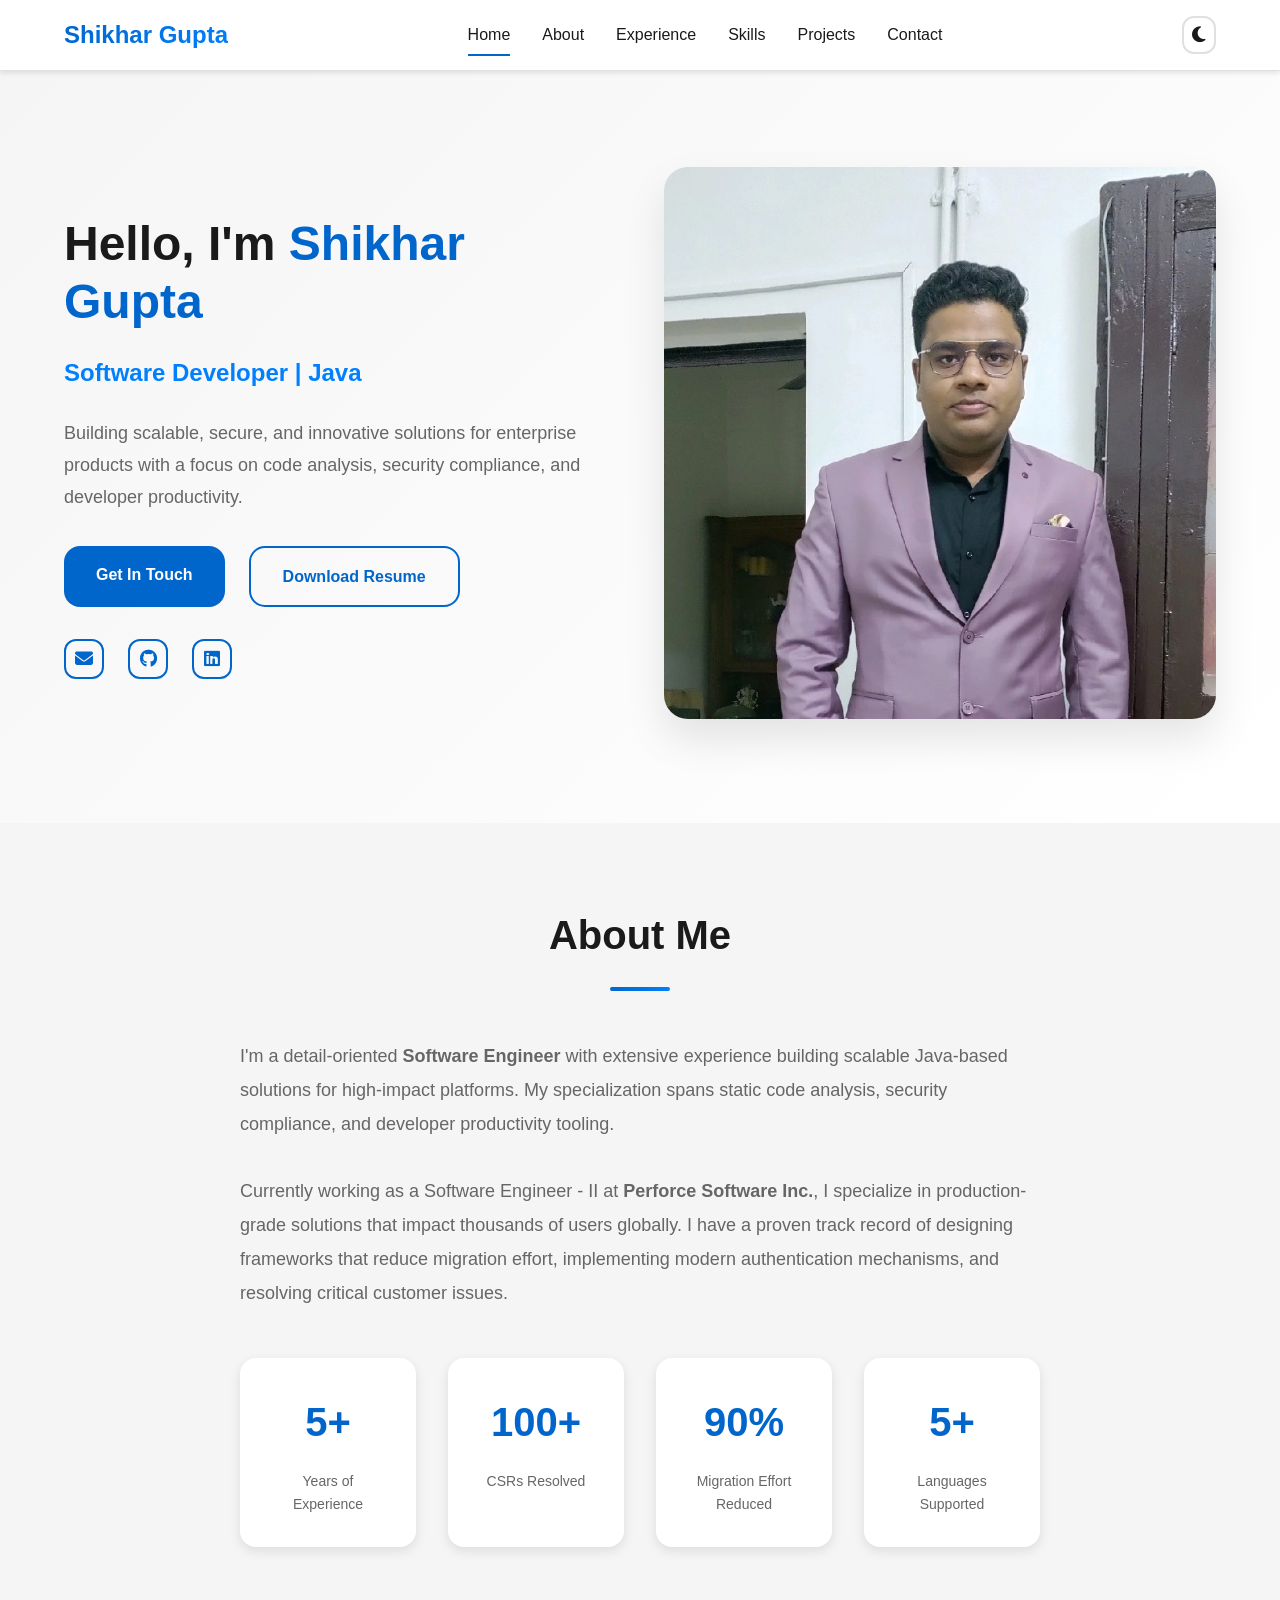
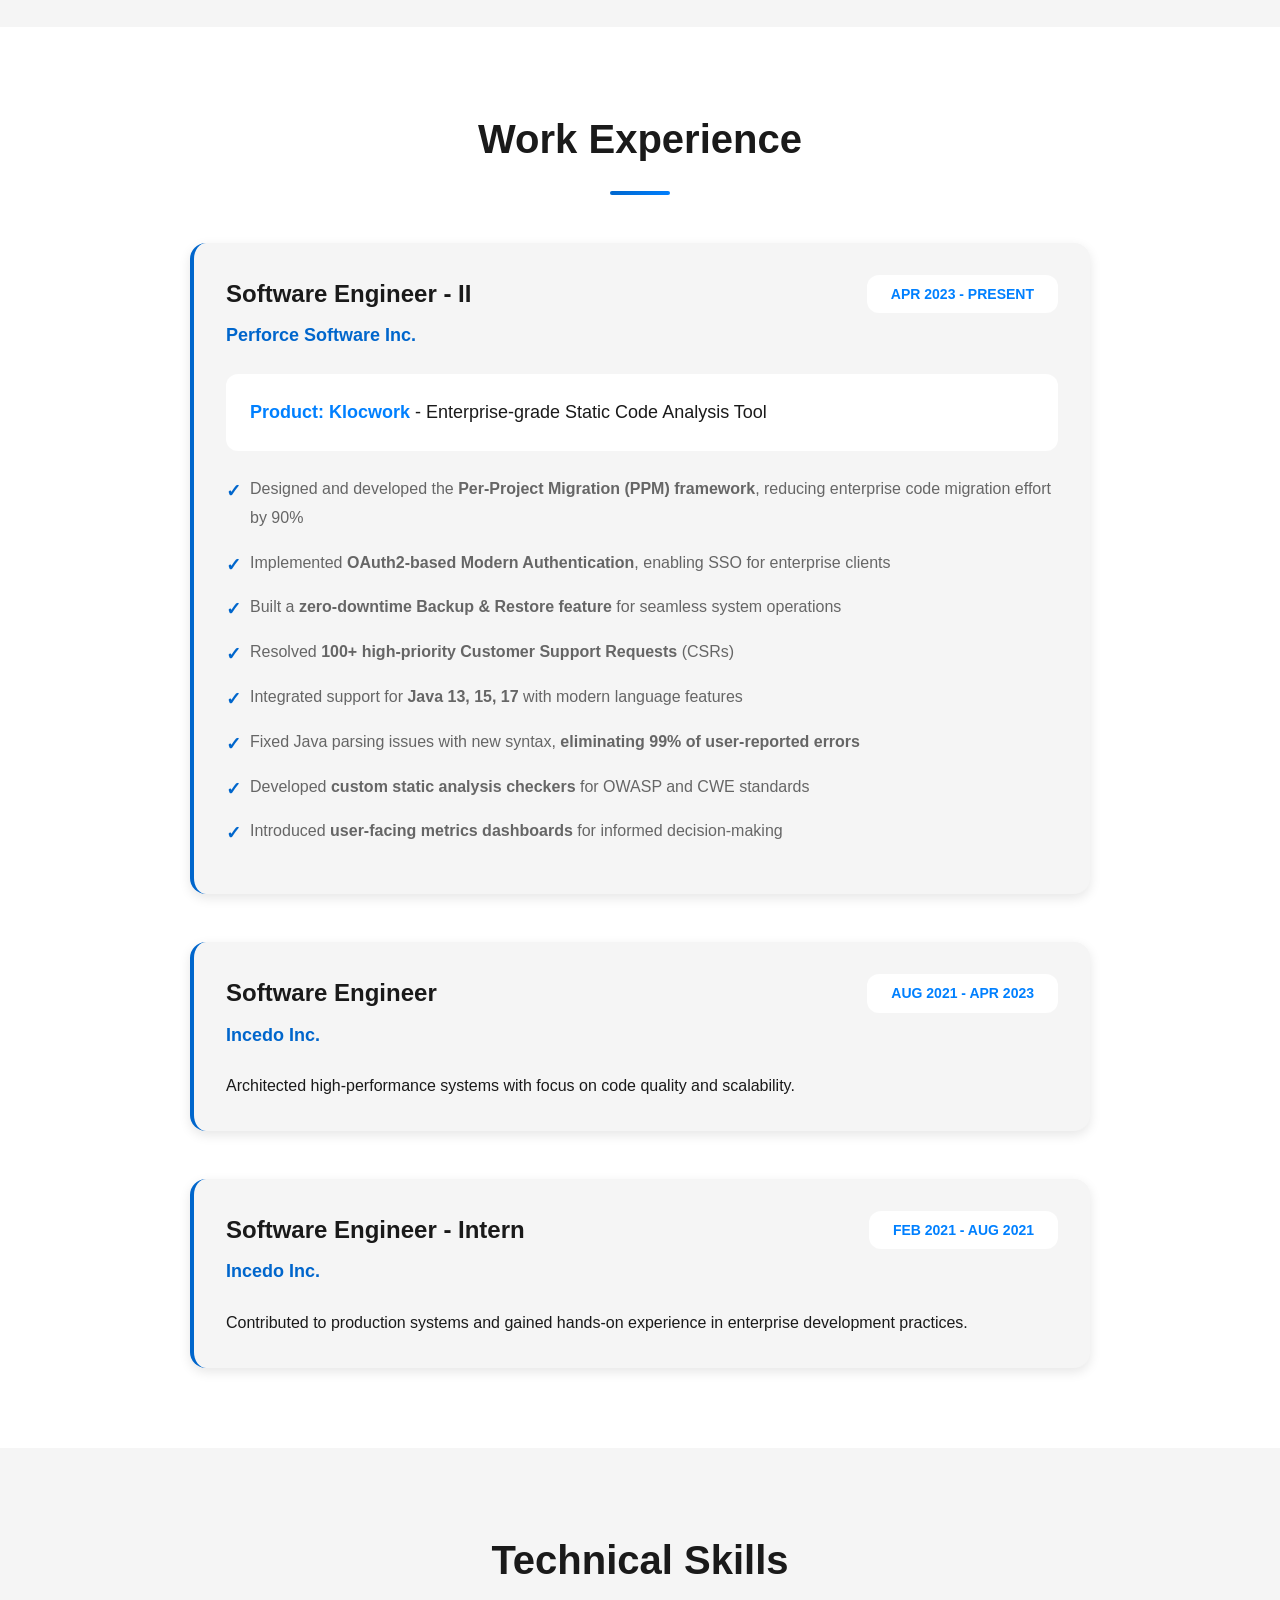
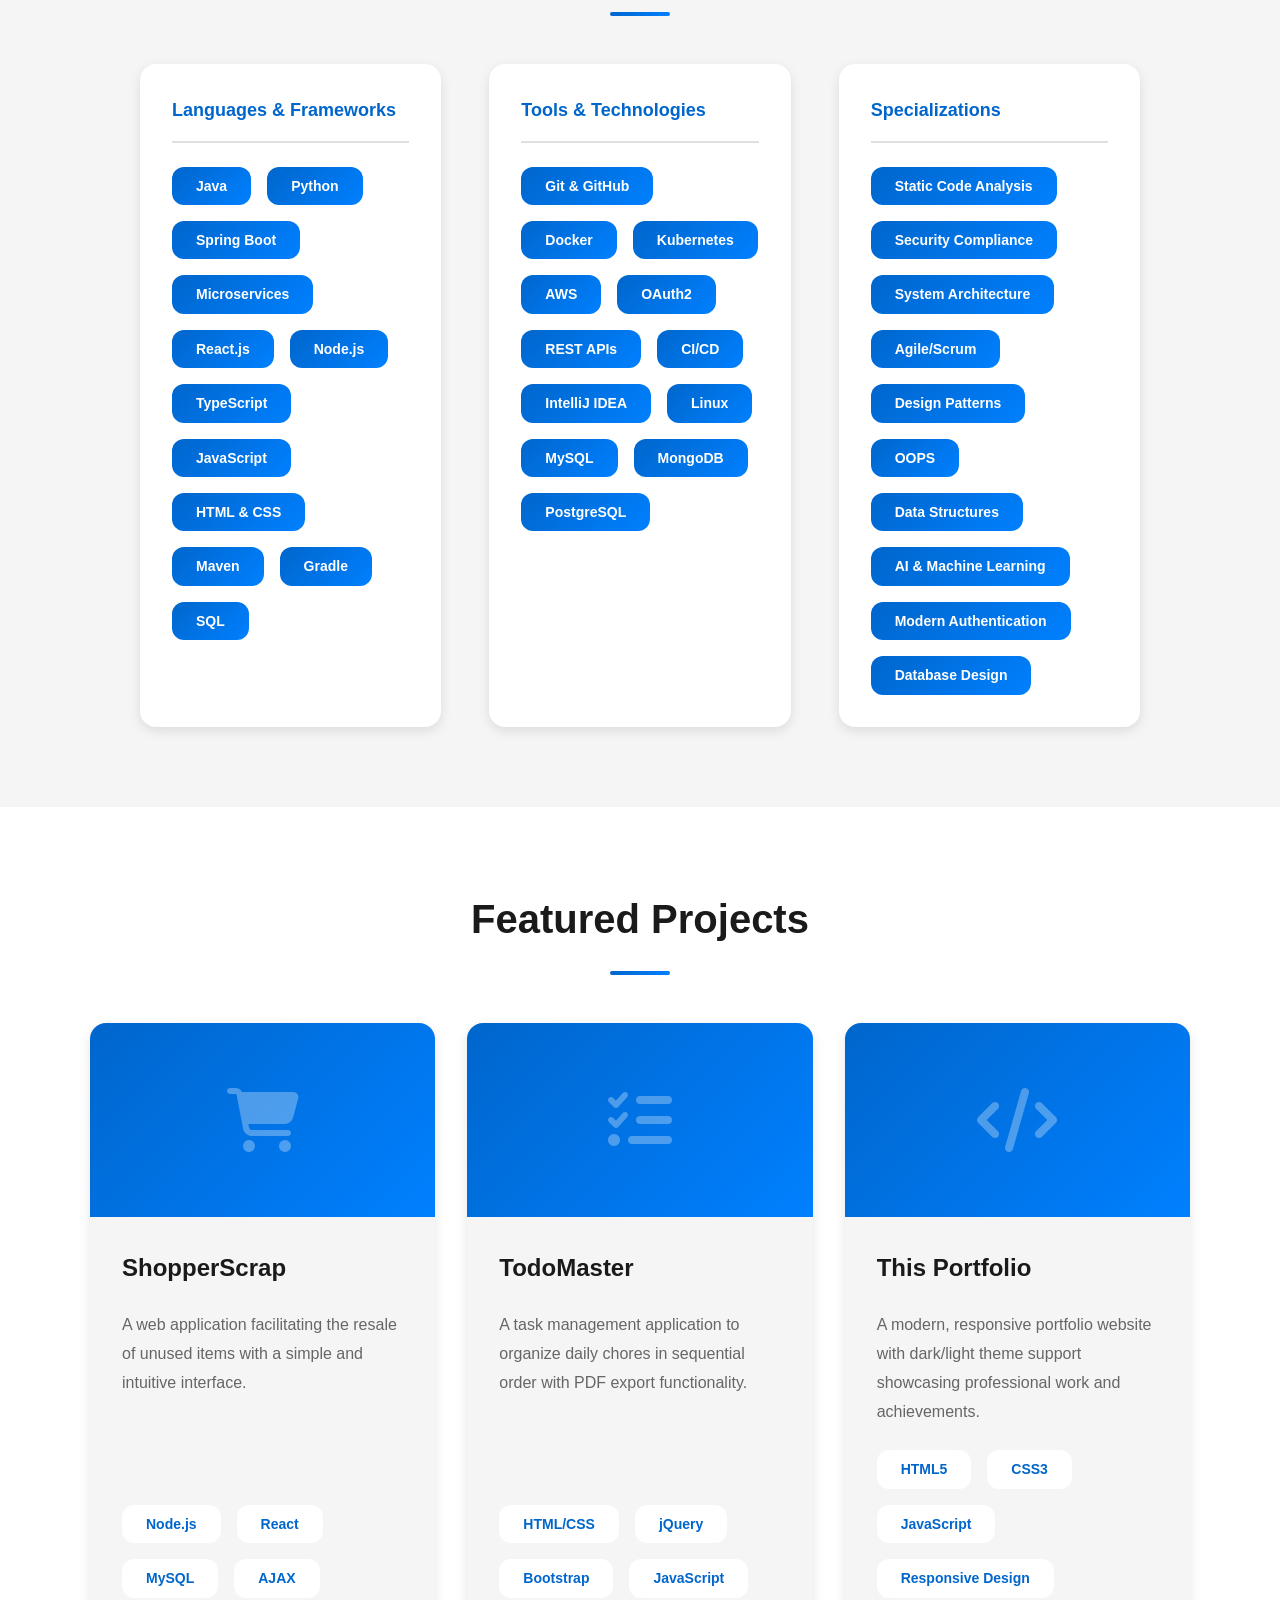
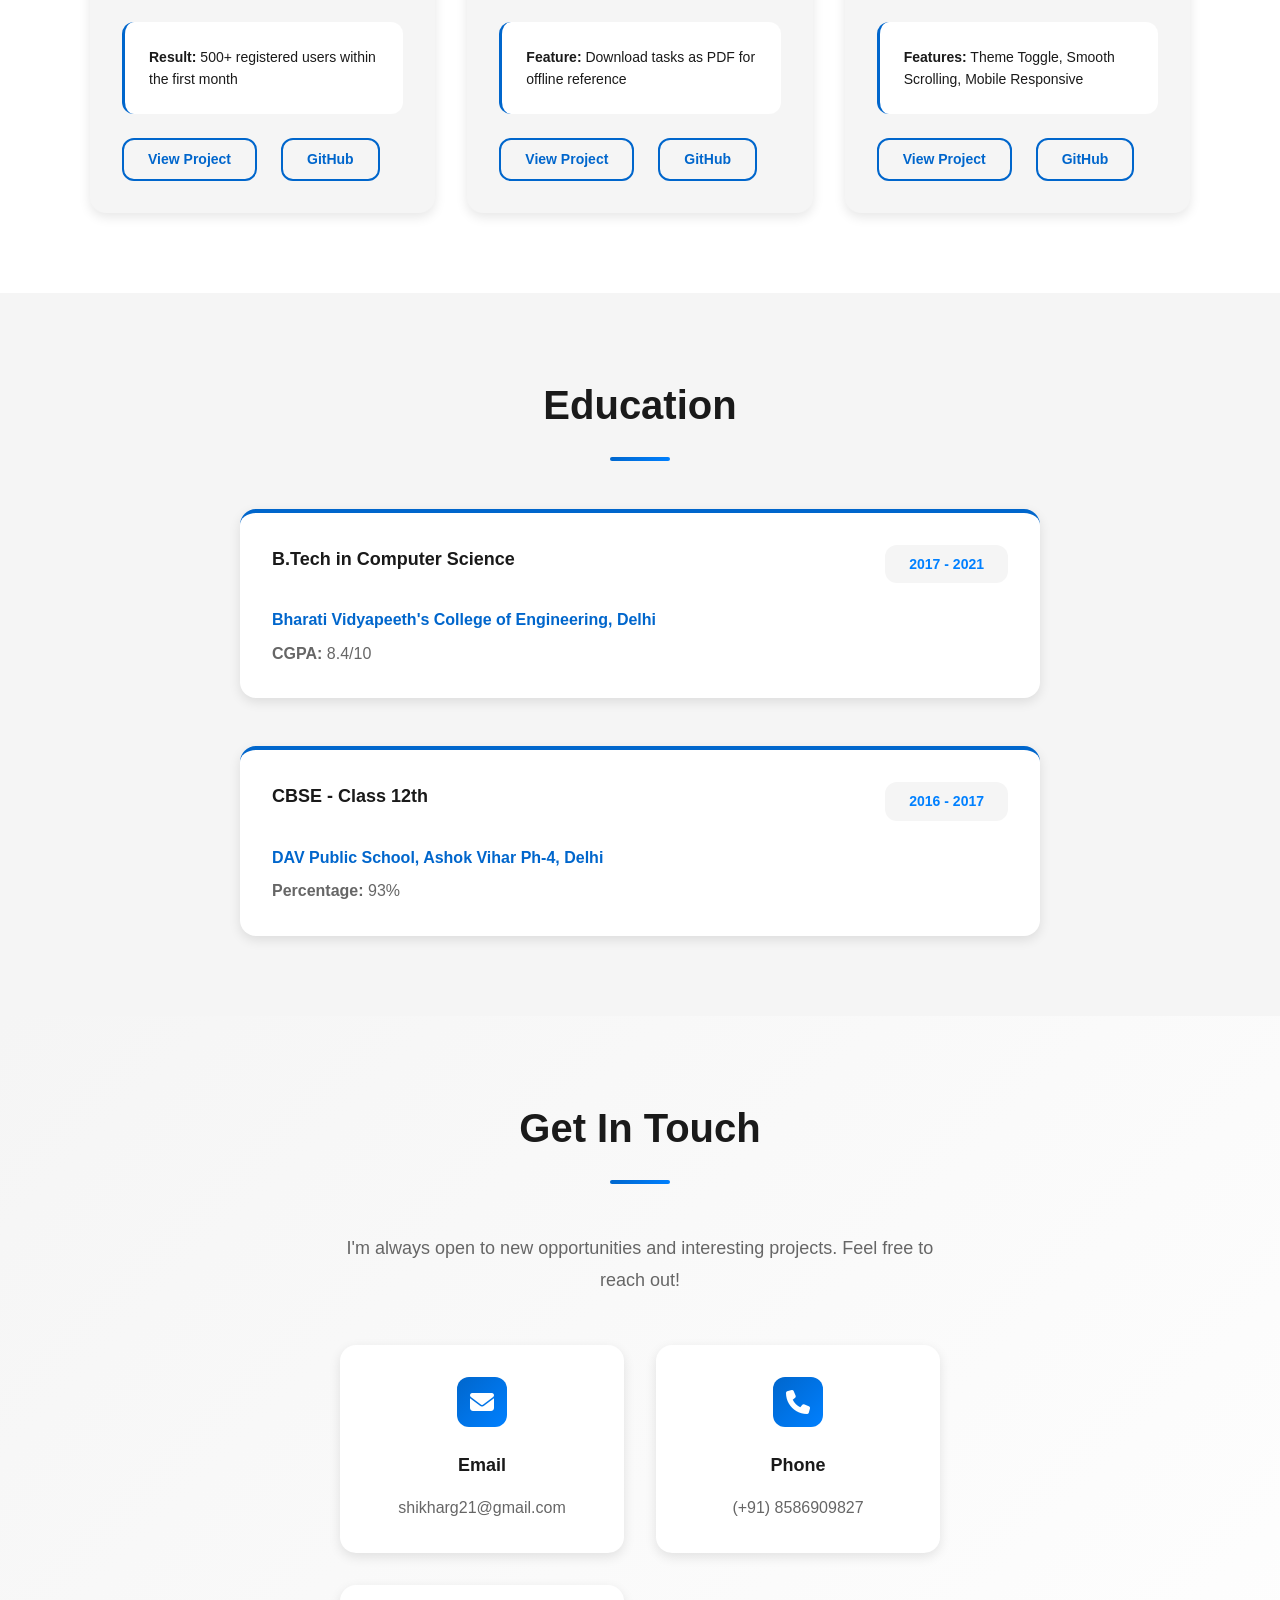
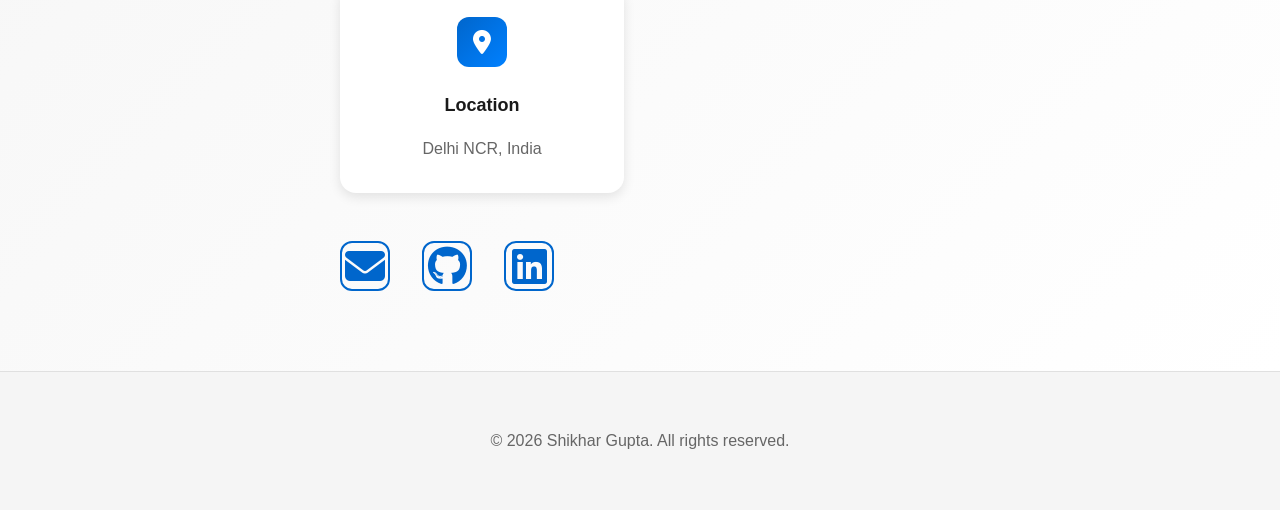
==== index.html @ 55740767 "initial commit" ====
<!DOCTYPE html>
<html lang="en">
<head>
    <meta charset="UTF-8">
    <meta name="viewport" content="width=device-width, initial-scale=1.0">
    <title>Shikhar Gupta - Software Engineer Portfolio</title>
    <link rel="stylesheet" href="style.css">
    <link rel="stylesheet" href="https://cdnjs.cloudflare.com/ajax/libs/font-awesome/6.4.0/css/all.min.css">
</head>
<body>
    <!-- Navigation Bar -->
    <nav class="navbar">
        <div class="container">
            <div class="nav-content">
                <div class="logo">
                    <h1>Shikhar Gupta</h1>
                </div>
                <ul class="nav-links">
                    <li><a href="#home" class="active">Home</a></li>
                    <li><a href="#about">About</a></li>
                    <li><a href="#experience">Experience</a></li>
                    <li><a href="#skills">Skills</a></li>
                    <li><a href="#projects">Projects</a></li>
                    <li><a href="#contact">Contact</a></li>
                </ul>
                <button class="theme-toggle" id="themeToggle" title="Toggle dark/light mode">
                    <i class="fas fa-moon"></i>
                </button>
            </div>
        </div>
    </nav>

    <!-- Hero Section -->
    <section id="home" class="hero">
        <div class="container">
            <div class="hero-content">
                <div class="hero-text">
                    <h2 class="hero-greeting">Hello, I'm <span class="highlight">Shikhar Gupta</span></h2>
                    <p class="hero-subtitle">Software Developer | Java </p>
                    <p class="hero-description">Building scalable, secure, and innovative solutions for enterprise products with a focus on code analysis, security compliance, and developer productivity.</p>
                    <div class="hero-buttons">
                        <a href="#contact" class="btn btn-primary">Get In Touch</a>
                        <a href="Resume_shikhar.pdf" class="btn btn-secondary" download>Download Resume</a>
                    </div>
                    <div class="social-links">
                        <a href="mailto:shikharg21@gmail.com" target="_blank" title="Email">
                            <i class="fas fa-envelope"></i>
                        </a>
                        <a href="https://github.com/shikharg21" target="_blank" title="GitHub">
                            <i class="fab fa-github"></i>
                        </a>
                        <a href="https://linkedin.com/in/shikharg21" target="_blank" title="LinkedIn">
                            <i class="fab fa-linkedin"></i>
                        </a>
                    </div>
                </div>
                <div class="hero-image">
                    <img src="resources/profile.jpg" alt="Shikhar Gupta" class="profile-pic">
                </div>
            </div>
        </div>
    </section>

    <!-- About Section -->
    <section id="about" class="about">
        <div class="container">
            <h2 class="section-title">About Me</h2>
            <div class="about-content">
                <p class="about-text">
                    I'm a detail-oriented <strong>Software Engineer</strong> with extensive experience building scalable Java-based solutions for high-impact platforms. My specialization spans static code analysis, security compliance, and developer productivity tooling.
                </p>
                <p class="about-text">
                    Currently working as a Software Engineer - II at <strong>Perforce Software Inc.</strong>, I specialize in production-grade solutions that impact thousands of users globally. I have a proven track record of designing frameworks that reduce migration effort, implementing modern authentication mechanisms, and resolving critical customer issues.
                </p>
                <div class="about-stats">
                    <div class="stat">
                        <h3 class="stat-number" id="yearsOfExperience">3+</h3>
                        <p class="stat-label">Years of Experience</p>
                    </div>
                    <div class="stat">
                        <h3 class="stat-number">100+</h3>
                        <p class="stat-label">CSRs Resolved</p>
                    </div>
                    <div class="stat">
                        <h3 class="stat-number">90%</h3>
                        <p class="stat-label">Migration Effort Reduced</p>
                    </div>
                    <div class="stat">
                        <h3 class="stat-number">5+</h3>
                        <p class="stat-label">Languages Supported</p>
                    </div>
                </div>
            </div>
        </div>
    </section>

    <!-- Experience Section -->
    <section id="experience" class="experience">
        <div class="container">
            <h2 class="section-title">Work Experience</h2>
            <div class="experience-container">
                <div class="experience-item">
                    <div class="experience-header">
                        <div>
                            <h3 class="experience-title">Software Engineer - II</h3>
                            <p class="experience-company">Perforce Software Inc.</p>
                        </div>
                        <span class="experience-period">APR 2023 - PRESENT</span>
                    </div>
                    <div class="experience-content">
                        <div class="product-info">
                            <strong style="color: var(--accent-color);">Product: Klocwork</strong> - Enterprise-grade Static Code Analysis Tool
                        </div>
                        <ul class="experience-highlights">
                            <li>Designed and developed the <strong>Per-Project Migration (PPM) framework</strong>, reducing enterprise code migration effort by 90%</li>
                            <li>Implemented <strong>OAuth2-based Modern Authentication</strong>, enabling SSO for enterprise clients</li>
                            <li>Built a <strong>zero-downtime Backup & Restore feature</strong> for seamless system operations</li>
                            <li>Resolved <strong>100+ high-priority Customer Support Requests</strong> (CSRs)</li>
                            <li>Integrated support for <strong>Java 13, 15, 17</strong> with modern language features</li>
                            <li>Fixed Java parsing issues with new syntax, <strong>eliminating 99% of user-reported errors</strong></li>
                            <li>Developed <strong>custom static analysis checkers</strong> for OWASP and CWE standards</li>
                            <li>Introduced <strong>user-facing metrics dashboards</strong> for informed decision-making</li>
                        </ul>
                    </div>
                </div>

                <div class="experience-item">
                    <div class="experience-header">
                        <div>
                            <h3 class="experience-title">Software Engineer</h3>
                            <p class="experience-company">Incedo Inc.</p>
                        </div>
                        <span class="experience-period">AUG 2021 - APR 2023</span>
                    </div>
                    <div class="experience-content">
                        <p>Architected high-performance systems with focus on code quality and scalability.</p>
                    </div>
                </div>

                <div class="experience-item">
                    <div class="experience-header">
                        <div>
                            <h3 class="experience-title">Software Engineer - Intern</h3>
                            <p class="experience-company">Incedo Inc.</p>
                        </div>
                        <span class="experience-period">FEB 2021 - AUG 2021</span>
                    </div>
                    <div class="experience-content">
                        <p>Contributed to production systems and gained hands-on experience in enterprise development practices.</p>
                    </div>
                </div>
            </div>
        </div>
    </section>

    <!-- Skills Section -->
    <section id="skills" class="skills">
        <div class="container">
            <h2 class="section-title">Technical Skills</h2>
            <div class="skills-grid">
                <div class="skill-category">
                    <h3 class="skill-category-title">Languages & Frameworks</h3>
                    <div class="skill-tags">
                        <span class="skill-tag">Java</span>
                        <span class="skill-tag">Python</span>
                        <span class="skill-tag">Spring Boot</span>
                        <span class="skill-tag">Microservices</span>
                        <span class="skill-tag">React.js</span>
                        <span class="skill-tag">Node.js</span>
                        <span class="skill-tag">TypeScript</span>
                        <span class="skill-tag">JavaScript</span>
                        <span class="skill-tag">HTML & CSS</span>
                        <span class="skill-tag">Maven</span>
                        <span class="skill-tag">Gradle</span>
                        <span class="skill-tag">SQL</span>
                    </div>
                </div>

                <div class="skill-category">
                    <h3 class="skill-category-title">Tools & Technologies</h3>
                    <div class="skill-tags">
                        <span class="skill-tag">Git & GitHub</span>
                        <span class="skill-tag">Docker</span>
                        <span class="skill-tag">Kubernetes</span>
                        <span class="skill-tag">AWS</span>
                        <span class="skill-tag">OAuth2</span>
                        <span class="skill-tag">REST APIs</span>
                        <span class="skill-tag">CI/CD</span>
                        <span class="skill-tag">IntelliJ IDEA</span>
                        <span class="skill-tag">Linux</span>
                        <span class="skill-tag">MySQL</span>
                        <span class="skill-tag">MongoDB</span>
                        <span class="skill-tag">PostgreSQL</span>
                    </div>
                </div>

                <div class="skill-category">
                    <h3 class="skill-category-title">Specializations</h3>
                    <div class="skill-tags">
                        <span class="skill-tag">Static Code Analysis</span>
                        <span class="skill-tag">Security Compliance</span>
                        <span class="skill-tag">System Architecture</span>
                        <span class="skill-tag">Agile/Scrum</span>
                        <span class="skill-tag">Design Patterns</span>
                        <span class="skill-tag">OOPS</span>
                        <span class="skill-tag">Data Structures</span>
                        <span class="skill-tag">AI & Machine Learning</span>
                        <span class="skill-tag">Modern Authentication</span>
                        <span class="skill-tag">Database Design</span>
                    </div>
                </div>
            </div>
        </div>
    </section>

    <!-- Projects Section -->
    <section id="projects" class="projects">
        <div class="container">
            <h2 class="section-title">Featured Projects</h2>
            <div class="projects-grid">
                <div class="project-card">
                    <div class="project-image">
                        <div class="project-placeholder">
                            <i class="fas fa-shopping-cart"></i>
                        </div>
                    </div>
                    <div class="project-content">
                        <h3 class="project-title">ShopperScrap</h3>
                        <p class="project-description">
                            A web application facilitating the resale of unused items with a simple and intuitive interface.
                        </p>
                        <div class="project-tech">
                            <span>Node.js</span>
                            <span>React</span>
                            <span>MySQL</span>
                            <span>AJAX</span>
                        </div>
                        <p class="project-highlight">
                            <strong>Result:</strong> 500+ registered users within the first month
                        </p>
                        <div class="project-links">
                            <a href="#" class="btn-link">View Project</a>
                            <a href="#" class="btn-link">GitHub</a>
                        </div>
                    </div>
                </div>

                <div class="project-card">
                    <div class="project-image">
                        <div class="project-placeholder">
                            <i class="fas fa-tasks"></i>
                        </div>
                    </div>
                    <div class="project-content">
                        <h3 class="project-title">TodoMaster</h3>
                        <p class="project-description">
                            A task management application to organize daily chores in sequential order with PDF export functionality.
                        </p>
                        <div class="project-tech">
                            <span>HTML/CSS</span>
                            <span>jQuery</span>
                            <span>Bootstrap</span>
                            <span>JavaScript</span>
                        </div>
                        <p class="project-highlight">
                            <strong>Feature:</strong> Download tasks as PDF for offline reference
                        </p>
                        <div class="project-links">
                            <a href="#" class="btn-link">View Project</a>
                            <a href="#" class="btn-link">GitHub</a>
                        </div>
                    </div>
                </div>

                <div class="project-card">
                    <div class="project-image">
                        <div class="project-placeholder">
                            <i class="fas fa-code"></i>
                        </div>
                    </div>
                    <div class="project-content">
                        <h3 class="project-title">This Portfolio</h3>
                        <p class="project-description">
                            A modern, responsive portfolio website with dark/light theme support showcasing professional work and achievements.
                        </p>
                        <div class="project-tech">
                            <span>HTML5</span>
                            <span>CSS3</span>
                            <span>JavaScript</span>
                            <span>Responsive Design</span>
                        </div>
                        <p class="project-highlight">
                            <strong>Features:</strong> Theme Toggle, Smooth Scrolling, Mobile Responsive
                        </p>
                        <div class="project-links">
                            <a href="#" class="btn-link">View Project</a>
                            <a href="#" class="btn-link">GitHub</a>
                        </div>
                    </div>
                </div>
            </div>
        </div>
    </section>

    <!-- Education Section -->
    <section id="education" class="education">
        <div class="container">
            <h2 class="section-title">Education</h2>
            <div class="education-container">
                <div class="education-item">
                    <div class="education-header">
                        <h3>B.Tech in Computer Science</h3>
                        <span class="education-period">2017 - 2021</span>
                    </div>
                    <p class="education-institution">Bharati Vidyapeeth's College of Engineering, Delhi</p>
                    <p class="education-detail"><strong>CGPA:</strong> 8.4/10</p>
                </div>

                <div class="education-item">
                    <div class="education-header">
                        <h3>CBSE - Class 12th</h3>
                        <span class="education-period">2016 - 2017</span>
                    </div>
                    <p class="education-institution">DAV Public School, Ashok Vihar Ph-4, Delhi</p>
                    <p class="education-detail"><strong>Percentage:</strong> 93%</p>
                </div>
            </div>
        </div>
    </section>

    <!-- Contact Section -->
    <section id="contact" class="contact">
        <div class="container">
            <h2 class="section-title">Get In Touch</h2>
            <div class="contact-content">
                <p class="contact-description">
                    I'm always open to new opportunities and interesting projects. Feel free to reach out!
                </p>
                <div class="contact-info">
                    <div class="contact-item">
                        <div class="contact-icon">
                            <i class="fas fa-envelope"></i>
                        </div>
                        <div>
                            <h4>Email</h4>
                            <a href="mailto:shikharg21@gmail.com">shikharg21@gmail.com</a>
                        </div>
                    </div>

                    <div class="contact-item">
                        <div class="contact-icon">
                            <i class="fas fa-phone"></i>
                        </div>
                        <div>
                            <h4>Phone</h4>
                            <p>(+91) 8586909827</p>
                        </div>
                    </div>

                    <div class="contact-item">
                        <div class="contact-icon">
                            <i class="fas fa-map-marker-alt"></i>
                        </div>
                        <div>
                            <h4>Location</h4>
                            <p>Delhi NCR, India</p>
                        </div>
                    </div>
                </div>

                <div class="social-links large">
                    <a href="mailto:shikharg21@gmail.com" target="_blank" title="Email">
                        <i class="fas fa-envelope"></i>
                    </a>
                    <a href="https://github.com/shikharg21" target="_blank" title="GitHub">
                        <i class="fab fa-github"></i>
                    </a>
                    <a href="https://linkedin.com/in/shikharg21" target="_blank" title="LinkedIn">
                        <i class="fab fa-linkedin"></i>
                    </a>
                </div>
            </div>
        </div>
    </section>

    <!-- Footer -->
    <footer class="footer">
        <div class="container">
            <p>&copy; <span id="currentYear">2024</span> Shikhar Gupta. All rights reserved.</p>
        </div>
    </footer>

    <script src="script.js"></script>
</body>
</html>
---- style.css ----
/* ===========================
   CSS Variables & Root Styles
   =========================== */

:root {
    /* Light Theme Colors */
    --primary-color: #0066cc;
    --accent-color: #0080ff;
    --secondary-color: #ff6b6b;
    --background-color: #ffffff;
    --surface-color: #f5f5f5;
    --text-color: #1a1a1a;
    --text-secondary: #666666;
    --border-color: #e0e0e0;
    --shadow-color: rgba(0, 0, 0, 0.1);
    
    /* Spacing */
    --spacing-xs: 0.5rem;
    --spacing-sm: 1rem;
    --spacing-md: 1.5rem;
    --spacing-lg: 2rem;
    --spacing-xl: 3rem;
    
    /* Font Sizes */
    --font-size-xs: 0.75rem;
    --font-size-sm: 0.875rem;
    --font-size-base: 1rem;
    --font-size-lg: 1.125rem;
    --font-size-xl: 1.5rem;
    --font-size-2xl: 2rem;
    --font-size-3xl: 2.5rem;
    --font-size-4xl: 3rem;
    
    /* Font Weights */
    --font-weight-regular: 400;
    --font-weight-medium: 500;
    --font-weight-semibold: 600;
    --font-weight-bold: 700;
    
    /* Border Radius */
    --radius-sm: 0.5rem;
    --radius-md: 0.75rem;
    --radius-lg: 1rem;
    --radius-xl: 1.5rem;
    
    /* Transitions */
    --transition: all 0.3s ease;
}

/* Dark Theme */
[data-theme="dark"] {
    --background-color: #0a0e27;
    --surface-color: #1a1f3a;
    --text-color: #ffffff;
    --text-secondary: #b0b0b0;
    --border-color: #2a2f4a;
    --shadow-color: rgba(0, 0, 0, 0.3);
    --primary-color: #5b9fff;
    --accent-color: #7ab8ff;
}

/* ===========================
   Global Styles
   =========================== */

* {
    margin: 0;
    padding: 0;
    box-sizing: border-box;
}

html {
    scroll-behavior: smooth;
}

body {
    font-family: 'Segoe UI', Tahoma, Geneva, Verdana, sans-serif;
    color: var(--text-color);
    background-color: var(--background-color);
    transition: var(--transition);
    line-height: 1.6;
    overflow-x: hidden;
}

.container {
    max-width: 1200px;
    margin: 0 auto;
    padding: 0 var(--spacing-md);
}

a {
    color: var(--primary-color);
    text-decoration: none;
    transition: var(--transition);
}

a:hover {
    color: var(--accent-color);
}

/* ===========================
   Navigation Bar
   =========================== */

.navbar {
    position: sticky;
    top: 0;
    z-index: 1000;
    background-color: var(--background-color);
    border-bottom: 1px solid var(--border-color);
    box-shadow: 0 2px 5px var(--shadow-color);
    transition: var(--transition);
}

.nav-content {
    display: flex;
    justify-content: space-between;
    align-items: center;
    padding: var(--spacing-sm) 0;
}

.logo h1 {
    font-size: var(--font-size-xl);
    background: linear-gradient(135deg, var(--primary-color), var(--accent-color));
    -webkit-background-clip: text;
    -webkit-text-fill-color: transparent;
    background-clip: text;
    font-weight: var(--font-weight-bold);
}

.nav-links {
    display: flex;
    list-style: none;
    gap: var(--spacing-lg);
    align-items: center;
}

.nav-links a {
    color: var(--text-color);
    font-weight: var(--font-weight-medium);
    position: relative;
    padding: var(--spacing-xs) 0;
}

.nav-links a::after {
    content: '';
    position: absolute;
    bottom: -5px;
    left: 0;
    width: 0;
    height: 2px;
    background-color: var(--primary-color);
    transition: width 0.3s ease;
}

.nav-links a:hover::after,
.nav-links a.active::after {
    width: 100%;
}

.theme-toggle {
    background: none;
    border: 2px solid var(--border-color);
    color: var(--text-color);
    font-size: var(--font-size-lg);
    cursor: pointer;
    padding: var(--spacing-xs);
    border-radius: var(--radius-md);
    transition: var(--transition);
    display: flex;
    align-items: center;
    justify-content: center;
}

.theme-toggle:hover {
    background-color: var(--surface-color);
    border-color: var(--primary-color);
    color: var(--primary-color);
}

/* ===========================
   Hero Section
   =========================== */

.hero {
    padding: 6rem var(--spacing-md);
    background: linear-gradient(135deg, var(--surface-color), var(--background-color));
}

.hero-content {
    display: grid;
    grid-template-columns: 1fr 1fr;
    gap: var(--spacing-xl);
    align-items: center;
}

.hero-greeting {
    font-size: var(--font-size-4xl);
    font-weight: var(--font-weight-bold);
    margin-bottom: var(--spacing-md);
    line-height: 1.2;
}

.highlight {
    color: var(--primary-color);
}

.hero-subtitle {
    font-size: var(--font-size-xl);
    color: var(--accent-color);
    font-weight: var(--font-weight-semibold);
    margin-bottom: var(--spacing-md);
}

.hero-description {
    font-size: var(--font-size-lg);
    color: var(--text-secondary);
    margin-bottom: var(--spacing-lg);
    line-height: 1.8;
}

.hero-buttons {
    display: flex;
    gap: var(--spacing-md);
    margin-bottom: var(--spacing-lg);
    flex-wrap: wrap;
}

.btn {
    padding: var(--spacing-sm) var(--spacing-lg);
    border-radius: var(--radius-lg);
    font-weight: var(--font-weight-semibold);
    font-size: var(--font-size-base);
    cursor: pointer;
    border: none;
    transition: var(--transition);
    display: inline-block;
    text-align: center;
}

.btn-primary {
    background-color: var(--primary-color);
    color: white;
}

.btn-primary:hover {
    background-color: var(--accent-color);
    transform: translateY(-2px);
    box-shadow: 0 10px 20px var(--shadow-color);
}

.btn-secondary {
    border: 2px solid var(--primary-color);
    color: var(--primary-color);
    background-color: transparent;
}

.btn-secondary:hover {
    background-color: var(--primary-color);
    color: white;
    transform: translateY(-2px);
}

.profile-pic {
    width: 100%;
    height: 100%;
    object-fit: cover;
    border-radius: var(--radius-xl);
    box-shadow: 0 20px 40px var(--shadow-color);
    animation: float 3s ease-in-out infinite;
}

.avatar-placeholder {
    width: 100%;
    aspect-ratio: 1;
    background: linear-gradient(135deg, var(--primary-color), var(--accent-color));
    border-radius: var(--radius-xl);
    display: flex;
    align-items: center;
    justify-content: center;
    font-size: 8rem;
    color: white;
    box-shadow: 0 20px 40px var(--shadow-color);
    animation: float 3s ease-in-out infinite;
}

@keyframes float {
    0%, 100% {
        transform: translateY(0px);
    }
    50% {
        transform: translateY(-20px);
    }
}

.social-links {
    display: flex;
    gap: var(--spacing-md);
    font-size: var(--font-size-lg);
}

.social-links.large {
    gap: var(--spacing-lg);
    font-size: var(--font-size-3xl);
}

.social-links a {
    width: 40px;
    height: 40px;
    display: flex;
    align-items: center;
    justify-content: center;
    border-radius: var(--radius-md);
    border: 2px solid var(--primary-color);
    background-color: transparent;
    color: var(--primary-color);
    transition: var(--transition);
}

.social-links.large a {
    width: 50px;
    height: 50px;
}

.social-links a:hover {
    background-color: var(--primary-color);
    color: white;
    transform: translateY(-5px);
}

/* ===========================
   Section Styles
   =========================== */

section {
    padding: 5rem var(--spacing-md);
}

.section-title {
    font-size: var(--font-size-3xl);
    font-weight: var(--font-weight-bold);
    margin-bottom: var(--spacing-xl);
    text-align: center;
    position: relative;
    padding-bottom: var(--spacing-md);
}

.section-title::after {
    content: '';
    position: absolute;
    bottom: 0;
    left: 50%;
    transform: translateX(-50%);
    width: 60px;
    height: 4px;
    background: linear-gradient(135deg, var(--primary-color), var(--accent-color));
    border-radius: 2px;
}

/* ===========================
   About Section
   =========================== */

.about {
    background-color: var(--surface-color);
}

.about-content {
    max-width: 800px;
    margin: 0 auto;
}

.about-text {
    font-size: var(--font-size-lg);
    color: var(--text-secondary);
    margin-bottom: var(--spacing-lg);
    line-height: 1.9;
}

.about-stats {
    display: grid;
    grid-template-columns: repeat(auto-fit, minmax(150px, 1fr));
    gap: var(--spacing-lg);
    margin-top: var(--spacing-xl);
}

.stat {
    text-align: center;
    padding: var(--spacing-lg);
    background-color: var(--background-color);
    border-radius: var(--radius-lg);
    box-shadow: 0 4px 12px var(--shadow-color);
    transition: var(--transition);
}

.stat:hover {
    transform: translateY(-10px);
    box-shadow: 0 10px 25px var(--shadow-color);
}

.stat-number {
    font-size: var(--font-size-3xl);
    font-weight: var(--font-weight-bold);
    color: var(--primary-color);
}

.stat-label {
    color: var(--text-secondary);
    font-size: var(--font-size-sm);
    margin-top: var(--spacing-sm);
}

/* ===========================
   Experience Section
   =========================== */

.experience-container {
    max-width: 900px;
    margin: 0 auto;
    display: flex;
    flex-direction: column;
    gap: var(--spacing-xl);
}

.experience-item {
    padding: var(--spacing-lg);
    background-color: var(--surface-color);
    border-left: 4px solid var(--primary-color);
    border-radius: var(--radius-lg);
    box-shadow: 0 4px 12px var(--shadow-color);
    transition: var(--transition);
}

.experience-item:hover {
    box-shadow: 0 8px 20px var(--shadow-color);
    transform: translateX(5px);
}

.experience-header {
    display: flex;
    justify-content: space-between;
    align-items: flex-start;
    margin-bottom: var(--spacing-md);
    flex-wrap: wrap;
    gap: var(--spacing-md);
}

.experience-title {
    font-size: var(--font-size-xl);
    font-weight: var(--font-weight-bold);
    color: var(--text-color);
    margin-bottom: var(--spacing-xs);
}

.experience-company {
    color: var(--primary-color);
    font-weight: var(--font-weight-semibold);
    font-size: var(--font-size-lg);
}

.experience-period {
    background-color: var(--background-color);
    color: var(--accent-color);
    padding: var(--spacing-xs) var(--spacing-md);
    border-radius: var(--radius-md);
    font-size: var(--font-size-sm);
    font-weight: var(--font-weight-semibold);
    white-space: nowrap;
}

.product-info {
    padding: var(--spacing-md);
    background-color: var(--background-color);
    border-radius: var(--radius-md);
    margin-bottom: var(--spacing-md);
    font-size: var(--font-size-lg);
}

.experience-highlights {
    list-style: none;
}

.experience-highlights li {
    padding-left: var(--spacing-md);
    margin-bottom: var(--spacing-sm);
    position: relative;
    color: var(--text-secondary);
    line-height: 1.8;
}

.experience-highlights li::before {
    content: '✓';
    position: absolute;
    left: 0;
    color: var(--primary-color);
    font-weight: bold;
    font-size: var(--font-size-lg);
}

/* ===========================
   Skills Section
   =========================== */

.skills {
    background-color: var(--surface-color);
}

.skills-grid {
    display: grid;
    grid-template-columns: repeat(auto-fit, minmax(300px, 1fr));
    gap: var(--spacing-xl);
    max-width: 1000px;
    margin: 0 auto;
}

.skill-category {
    background-color: var(--background-color);
    padding: var(--spacing-lg);
    border-radius: var(--radius-lg);
    box-shadow: 0 4px 12px var(--shadow-color);
    transition: var(--transition);
}

.skill-category:hover {
    transform: translateY(-10px);
    box-shadow: 0 10px 25px var(--shadow-color);
}

.skill-category-title {
    font-size: var(--font-size-lg);
    font-weight: var(--font-weight-bold);
    color: var(--primary-color);
    margin-bottom: var(--spacing-md);
    padding-bottom: var(--spacing-sm);
    border-bottom: 2px solid var(--border-color);
}

.skill-tags {
    display: flex;
    flex-wrap: wrap;
    gap: var(--spacing-sm);
}

.skill-tag {
    display: inline-block;
    padding: var(--spacing-xs) var(--spacing-md);
    background: linear-gradient(135deg, var(--primary-color), var(--accent-color));
    color: white;
    border-radius: var(--radius-md);
    font-size: var(--font-size-sm);
    font-weight: var(--font-weight-semibold);
    transition: var(--transition);
    cursor: default;
}

.skill-tag:hover {
    transform: scale(1.1);
    box-shadow: 0 4px 12px var(--shadow-color);
}

/* ===========================
   Projects Section
   =========================== */

.projects-grid {
    display: grid;
    grid-template-columns: repeat(auto-fit, minmax(300px, 1fr));
    gap: var(--spacing-lg);
    max-width: 1100px;
    margin: 0 auto;
}

.project-card {
    background-color: var(--surface-color);
    border-radius: var(--radius-lg);
    overflow: hidden;
    box-shadow: 0 4px 12px var(--shadow-color);
    transition: var(--transition);
    display: flex;
    flex-direction: column;
}

.project-card:hover {
    transform: translateY(-10px);
    box-shadow: 0 15px 35px var(--shadow-color);
}

.project-image {
    width: 100%;
    aspect-ratio: 16 / 9;
    background: linear-gradient(135deg, var(--primary-color), var(--accent-color));
    display: flex;
    align-items: center;
    justify-content: center;
}

.project-placeholder {
    width: 100%;
    height: 100%;
    display: flex;
    align-items: center;
    justify-content: center;
    font-size: 4rem;
    color: rgba(255, 255, 255, 0.3);
}

.project-content {
    padding: var(--spacing-lg);
    display: flex;
    flex-direction: column;
    flex-grow: 1;
}

.project-title {
    font-size: var(--font-size-xl);
    font-weight: var(--font-weight-bold);
    margin-bottom: var(--spacing-md);
    color: var(--text-color);
}

.project-description {
    color: var(--text-secondary);
    margin-bottom: var(--spacing-md);
    line-height: 1.8;
    flex-grow: 1;
}

.project-tech {
    display: flex;
    flex-wrap: wrap;
    gap: var(--spacing-sm);
    margin-bottom: var(--spacing-md);
}

.project-tech span {
    display: inline-block;
    padding: var(--spacing-xs) var(--spacing-md);
    background-color: var(--background-color);
    color: var(--primary-color);
    border-radius: var(--radius-md);
    font-size: var(--font-size-sm);
    font-weight: var(--font-weight-semibold);
}

.project-highlight {
    color: var(--text-color);
    font-size: var(--font-size-sm);
    margin-bottom: var(--spacing-md);
    padding: var(--spacing-md);
    background-color: var(--background-color);
    border-left: 3px solid var(--primary-color);
    border-radius: var(--radius-md);
}

.project-links {
    display: flex;
    gap: var(--spacing-md);
}

.btn-link {
    padding: var(--spacing-xs) var(--spacing-md);
    border-radius: var(--radius-md);
    font-size: var(--font-size-sm);
    font-weight: var(--font-weight-semibold);
    border: 2px solid var(--primary-color);
    color: var(--primary-color);
    background-color: transparent;
    transition: var(--transition);
    text-align: center;
}

.btn-link:hover {
    background-color: var(--primary-color);
    color: white;
}

/* ===========================
   Education Section
   =========================== */

.education {
    background-color: var(--surface-color);
}

.education-container {
    max-width: 800px;
    margin: 0 auto;
    display: flex;
    flex-direction: column;
    gap: var(--spacing-xl);
}

.education-item {
    padding: var(--spacing-lg);
    background-color: var(--background-color);
    border-radius: var(--radius-lg);
    box-shadow: 0 4px 12px var(--shadow-color);
    border-top: 4px solid var(--primary-color);
    transition: var(--transition);
}

.education-item:hover {
    transform: translateY(-5px);
    box-shadow: 0 10px 25px var(--shadow-color);
}

.education-header {
    display: flex;
    justify-content: space-between;
    align-items: flex-start;
    margin-bottom: var(--spacing-md);
    flex-wrap: wrap;
    gap: var(--spacing-md);
}

.education-header h3 {
    font-size: var(--font-size-lg);
    font-weight: var(--font-weight-bold);
    color: var(--text-color);
}

.education-period {
    background-color: var(--surface-color);
    color: var(--accent-color);
    padding: var(--spacing-xs) var(--spacing-md);
    border-radius: var(--radius-md);
    font-size: var(--font-size-sm);
    font-weight: var(--font-weight-semibold);
    white-space: nowrap;
}

.education-institution {
    color: var(--primary-color);
    font-weight: var(--font-weight-semibold);
    font-size: var(--font-size-base);
    margin-bottom: var(--spacing-xs);
}

.education-detail {
    color: var(--text-secondary);
}

/* ===========================
   Contact Section
   =========================== */

.contact {
    background: linear-gradient(135deg, var(--surface-color), var(--background-color));
}

.contact-content {
    max-width: 600px;
    margin: 0 auto;
    text-align: center;
}

.contact-description {
    font-size: var(--font-size-lg);
    color: var(--text-secondary);
    margin-bottom: var(--spacing-xl);
    line-height: 1.8;
}

.contact-info {
    display: grid;
    grid-template-columns: repeat(auto-fit, minmax(200px, 1fr));
    gap: var(--spacing-lg);
    margin-bottom: var(--spacing-xl);
}

.contact-item {
    display: flex;
    flex-direction: column;
    align-items: center;
    padding: var(--spacing-lg);
    background-color: var(--background-color);
    border-radius: var(--radius-lg);
    box-shadow: 0 4px 12px var(--shadow-color);
    transition: var(--transition);
}

.contact-item:hover {
    transform: translateY(-5px);
    box-shadow: 0 10px 25px var(--shadow-color);
}

.contact-icon {
    width: 50px;
    height: 50px;
    display: flex;
    align-items: center;
    justify-content: center;
    background: linear-gradient(135deg, var(--primary-color), var(--accent-color));
    border-radius: var(--radius-md);
    color: white;
    font-size: var(--font-size-xl);
    margin-bottom: var(--spacing-md);
}

.contact-item h4 {
    font-size: var(--font-size-lg);
    font-weight: var(--font-weight-bold);
    margin-bottom: var(--spacing-sm);
    color: var(--text-color);
}

.contact-item a,
.contact-item p {
    color: var(--text-secondary);
    font-size: var(--font-size-base);
}

.contact-item a:hover {
    color: var(--primary-color);
    text-decoration: underline;
}

/* ===========================
   Footer
   =========================== */

.footer {
    padding: var(--spacing-xl) var(--spacing-md);
    background-color: var(--surface-color);
    border-top: 1px solid var(--border-color);
    text-align: center;
    color: var(--text-secondary);
}

.footer p {
    margin: var(--spacing-xs) 0;
}

/* ===========================
   Responsive Design
   =========================== */

@media (max-width: 768px) {
    .hero-content {
        grid-template-columns: 1fr;
    }

    .hero-greeting {
        font-size: var(--font-size-2xl);
    }

    .hero-subtitle {
        font-size: var(--font-size-lg);
    }

    .nav-links {
        gap: var(--spacing-md);
        font-size: var(--font-size-sm);
    }

    .section-title {
        font-size: var(--font-size-2xl);
    }

    .about-stats {
        grid-template-columns: repeat(2, 1fr);
    }

    .experience-header {
        flex-direction: column;
    }

    .hero-buttons {
        flex-direction: column;
    }

    .btn {
        width: 100%;
    }

    .projects-grid,
    .skills-grid {
        grid-template-columns: 1fr;
    }

    section {
        padding: 3rem var(--spacing-md);
    }

    .contact-info {
        grid-template-columns: 1fr;
    }

    .social-links.large {
        font-size: var(--font-size-2xl);
        gap: var(--spacing-md);
    }

    .social-links.large a {
        width: 40px;
        height: 40px;
    }
}

@media (max-width: 480px) {
    .container {
        padding: 0 var(--spacing-sm);
    }

    .hero {
        padding: 4rem var(--spacing-sm);
    }

    .hero-greeting {
        font-size: var(--font-size-xl);
    }

    .hero-subtitle {
        font-size: var(--font-size-base);
    }

    .nav-links {
        gap: var(--spacing-sm);
    }

    .nav-links a {
        font-size: var(--font-size-sm);
    }

    .about-stats {
        grid-template-columns: 1fr;
    }

    .experience-item {
        padding: var(--spacing-md);
    }

    .project-tech {
        gap: var(--spacing-xs);
    }

    .project-links {
        flex-direction: column;
        gap: var(--spacing-sm);
    }

    .btn-link {
        width: 100%;
    }

    .contact-item {
        padding: var(--spacing-md);
    }
}

/* ===========================
   Smooth Scrolling
   =========================== */

@supports (scroll-behavior: smooth) {
    html {
        scroll-behavior: smooth;
    }
}

/* ===========================
   Accessibility
   =========================== */

@media (prefers-reduced-motion: reduce) {
    *,
    *::before,
    *::after {
        animation-duration: 0.01ms !important;
        animation-iteration-count: 1 !important;
        transition-duration: 0.01ms !important;
    }
}

@media (prefers-color-scheme: dark) {
    [data-theme="light"] {
        color-scheme: light;
    }

    [data-theme="dark"] {
        color-scheme: dark;
    }
}
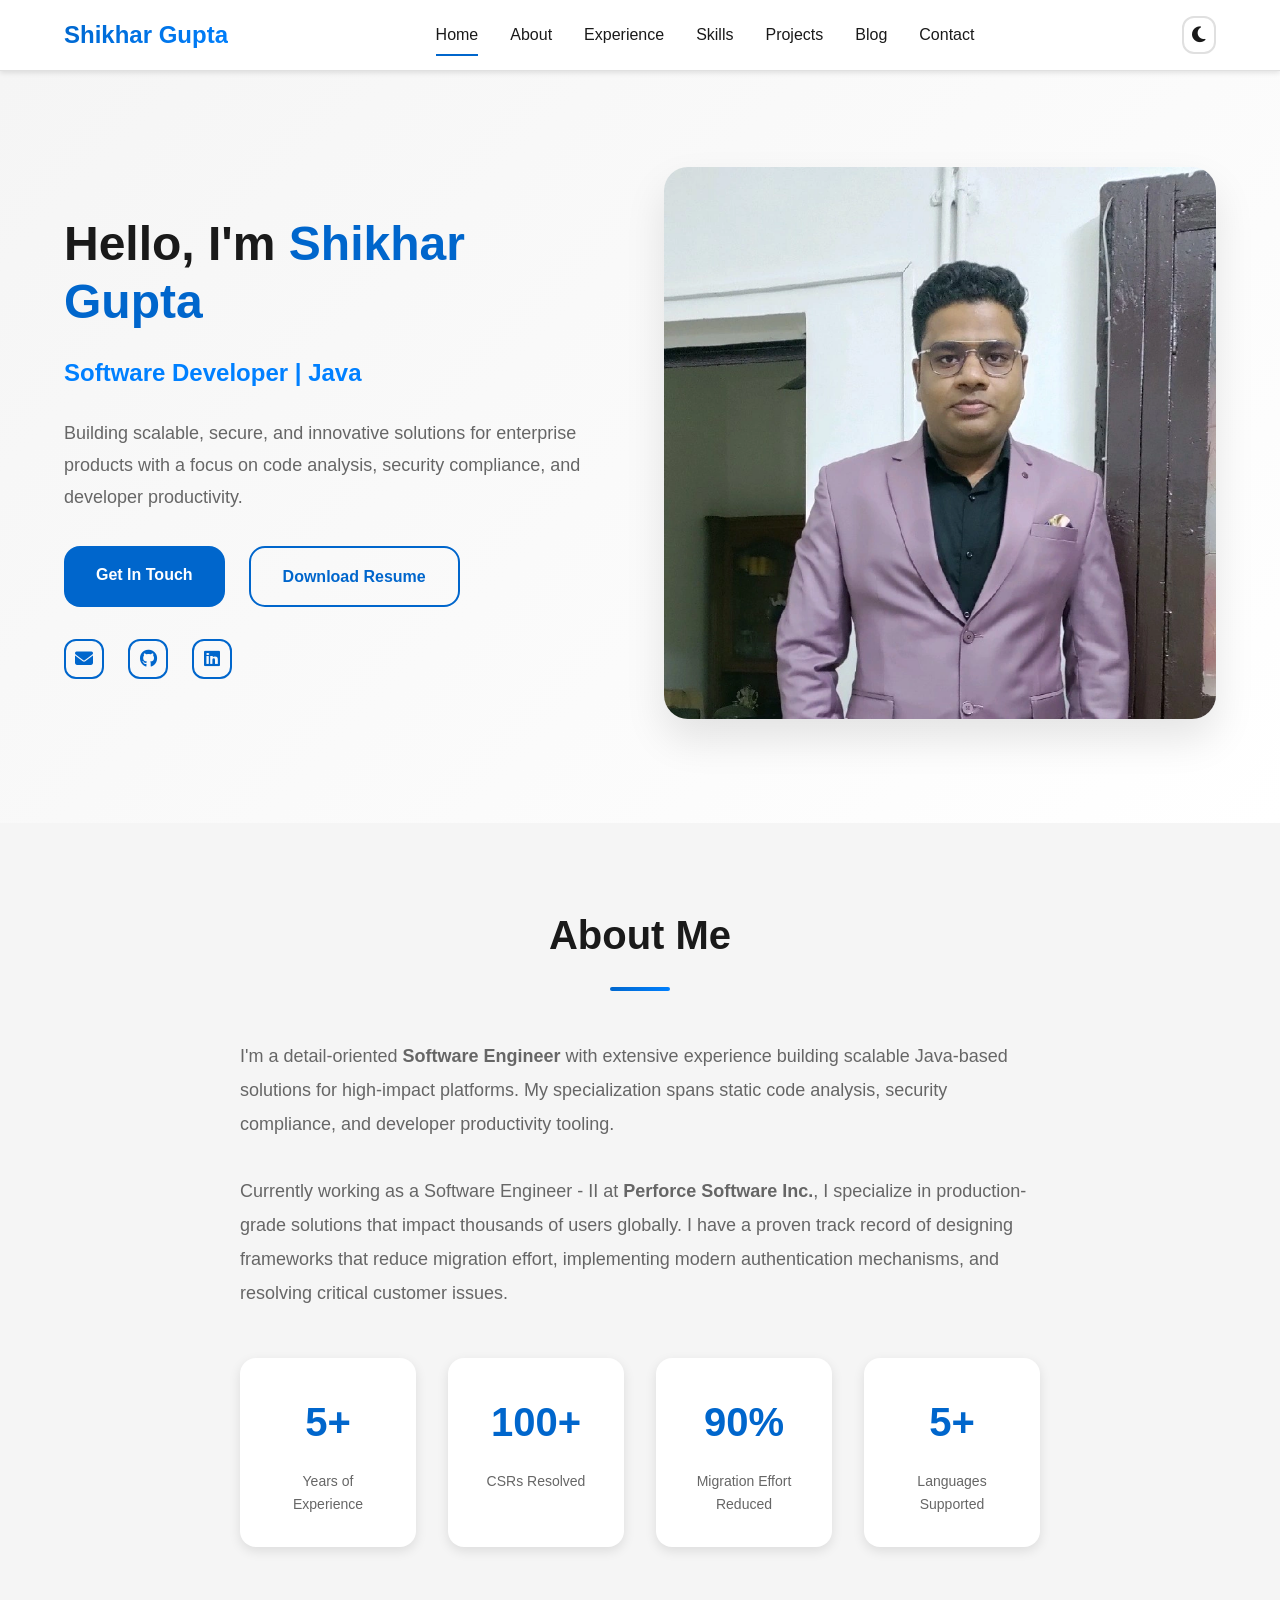
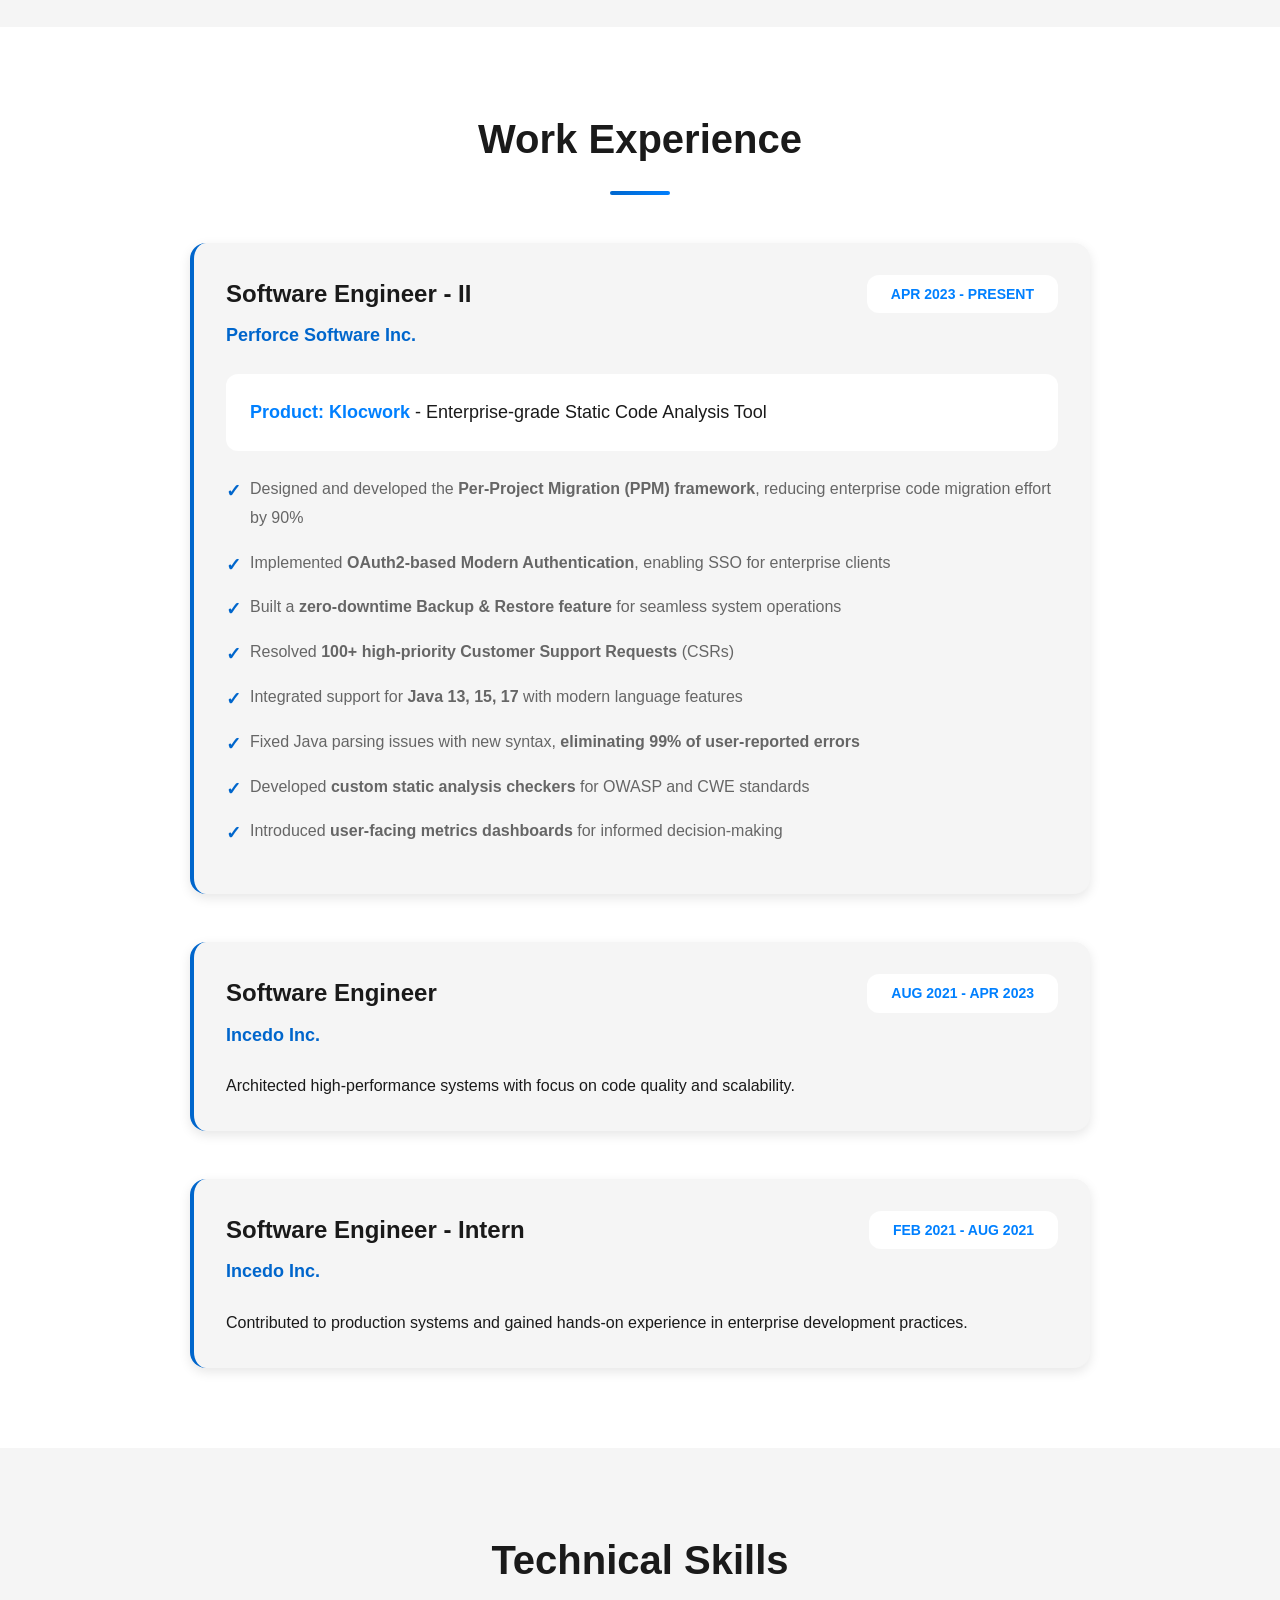
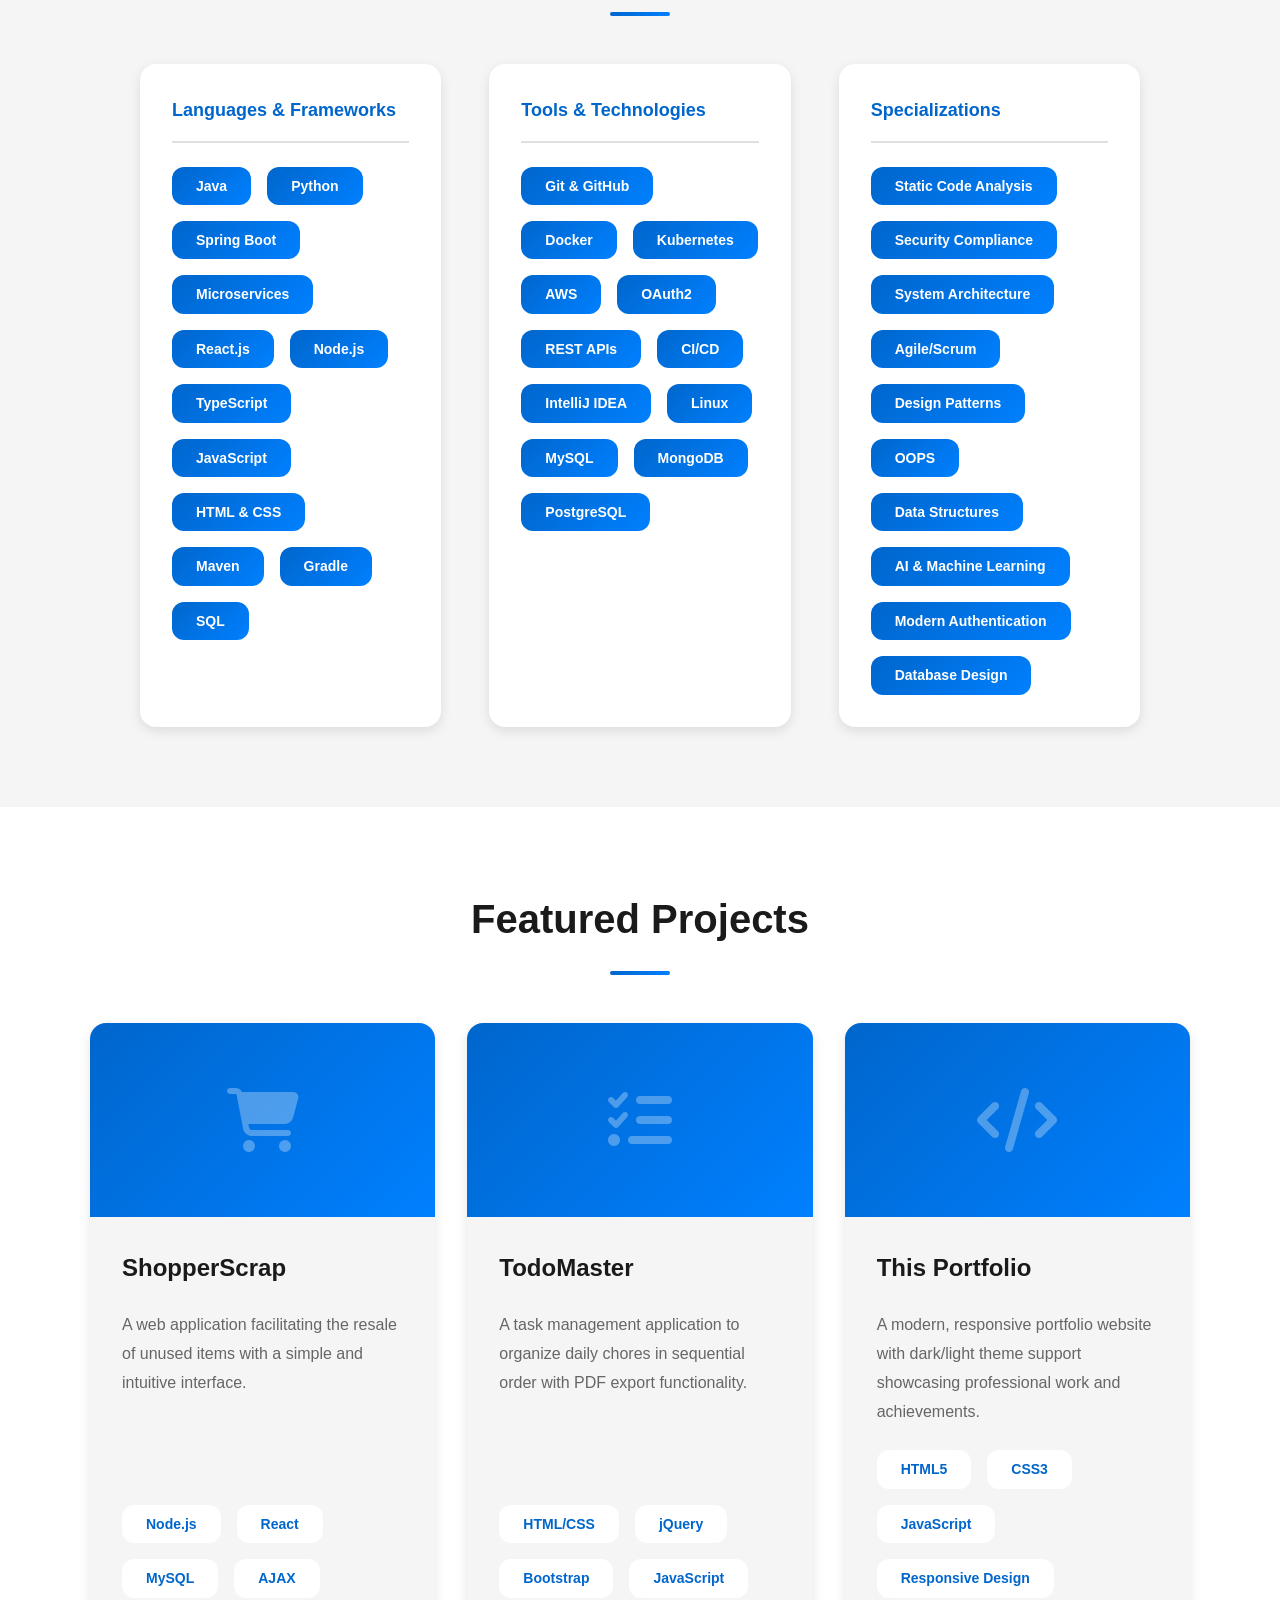
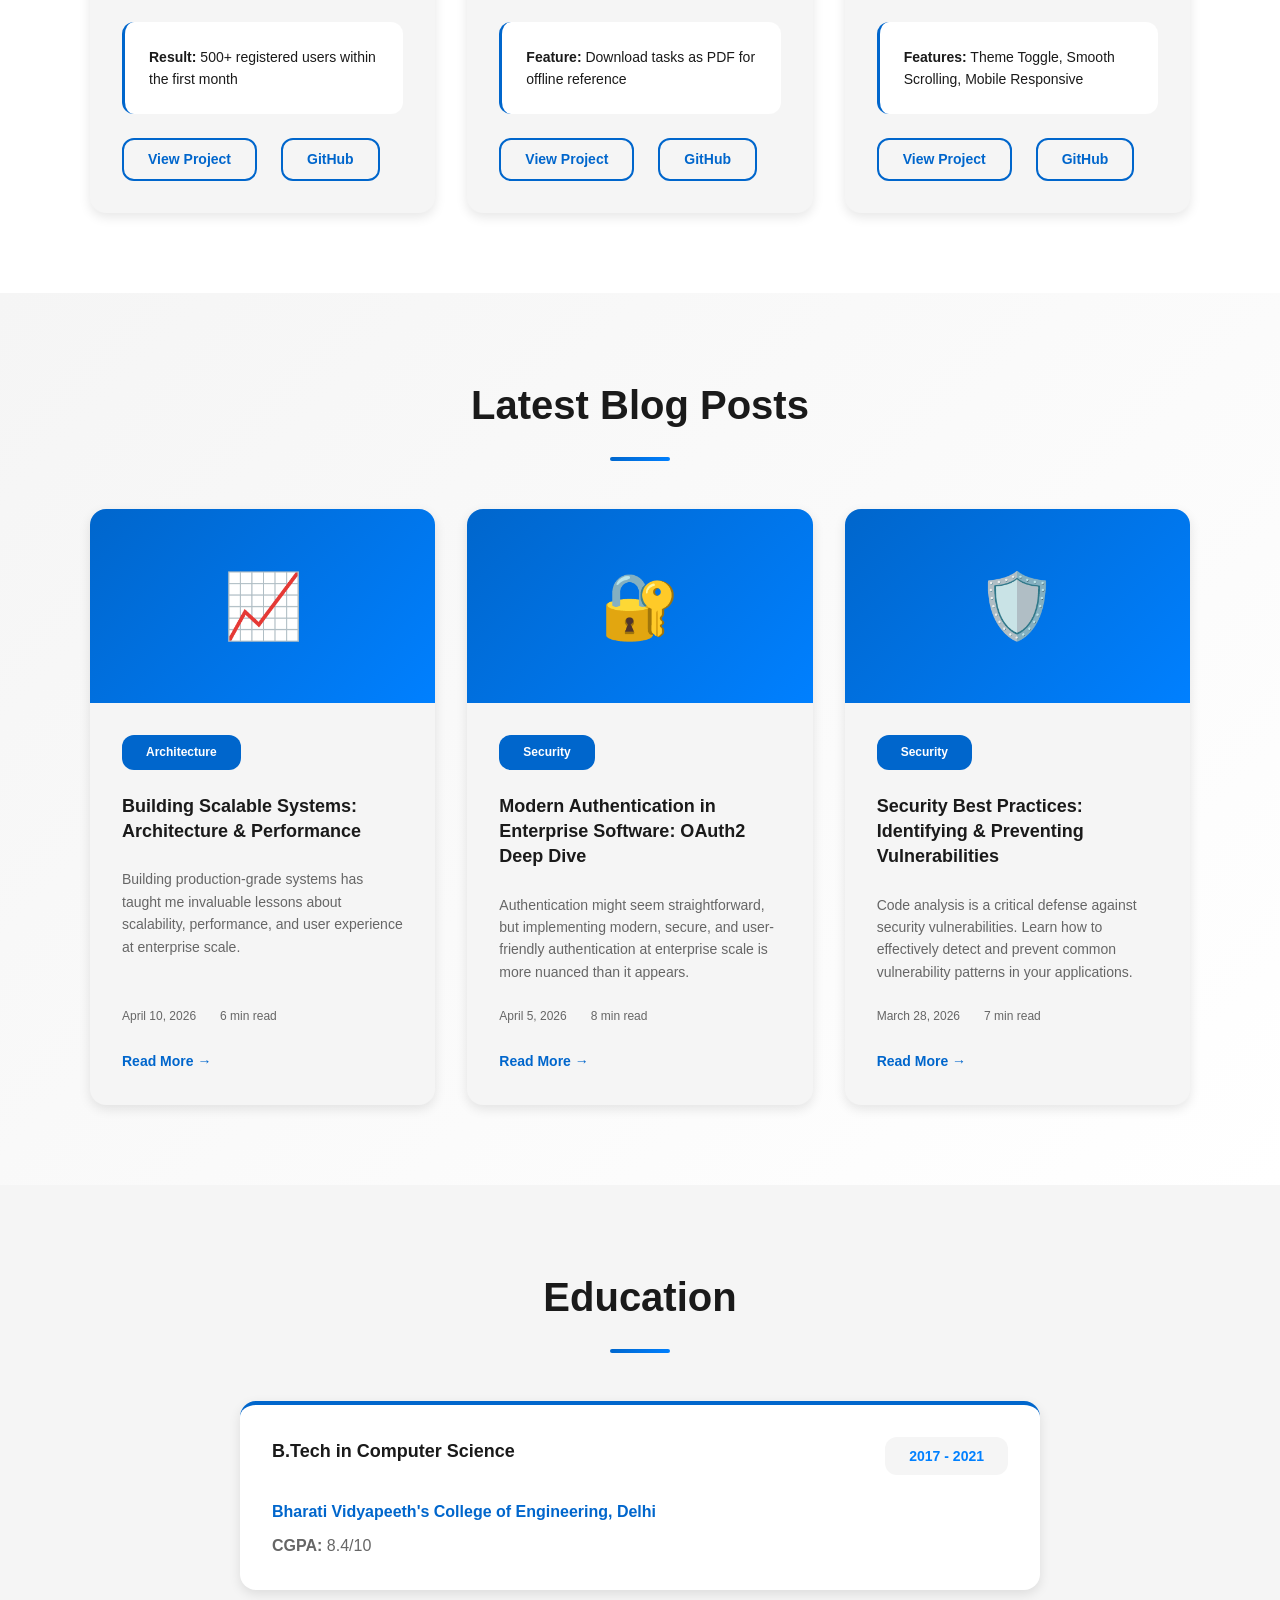
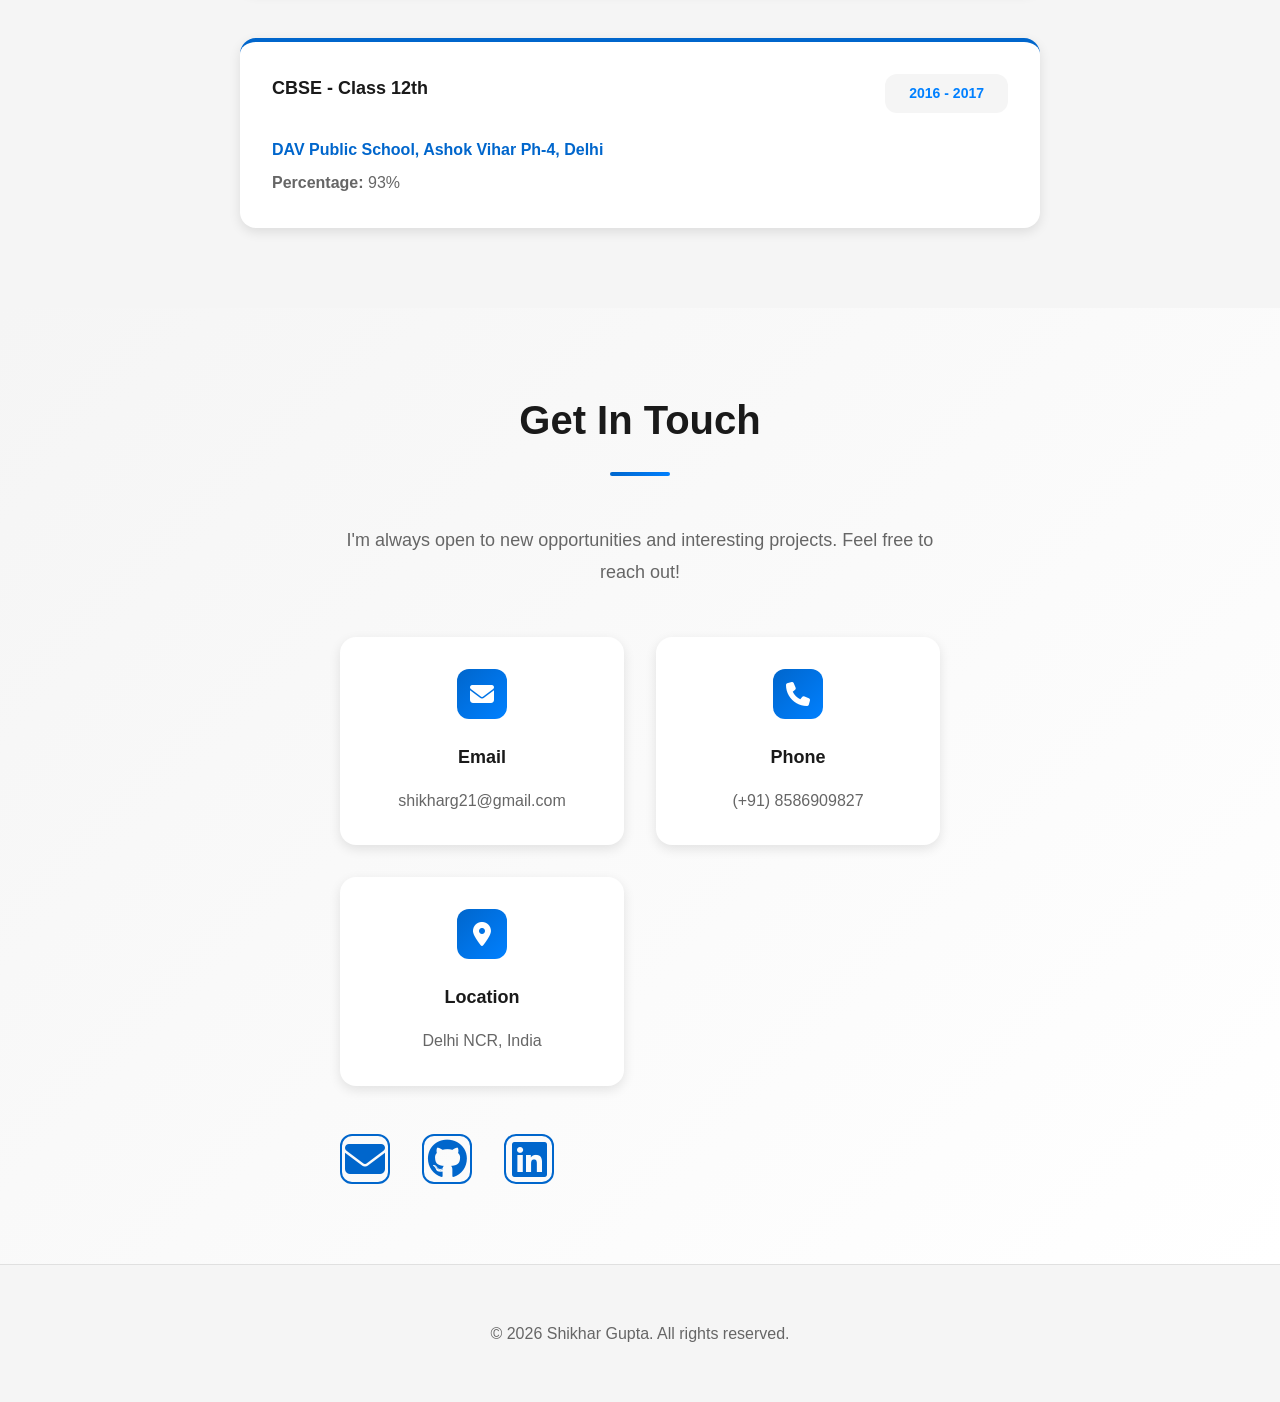
==== commit 59551b72: "refactor: Make blog posts generic and company-agnostic - Removed all Klocwork and Perforce reference" ====
--- a/index.html
+++ b/index.html
@@ -21,6 +21,7 @@
                     <li><a href="#experience">Experience</a></li>
                     <li><a href="#skills">Skills</a></li>
                     <li><a href="#projects">Projects</a></li>
+                    <li><a href="#blog">Blog</a></li>
                     <li><a href="#contact">Contact</a></li>
                 </ul>
                 <button class="theme-toggle" id="themeToggle" title="Toggle dark/light mode">
@@ -302,6 +303,16 @@
         </div>
     </section>
 
+    <!-- Blog Section -->
+    <section id="blog" class="blog">
+        <div class="container">
+            <h2 class="section-title">Latest Blog Posts</h2>
+            <div class="blog-grid" id="blog-grid">
+                <!-- Blog posts will be loaded here by JavaScript -->
+            </div>
+        </div>
+    </section>
+
     <!-- Education Section -->
     <section id="education" class="education">
         <div class="container">
@@ -390,6 +401,7 @@
         </div>
     </footer>
 
+    <script src="assets/blog/blogs.js"></script>
     <script src="script.js"></script>
 </body>
 </html>
--- a/style.css
+++ b/style.css
@@ -675,6 +675,293 @@
 }
 
 /* ===========================
+   Blog Section
+   =========================== */
+
+.blog {
+    background: linear-gradient(135deg, var(--surface-color), var(--background-color));
+}
+
+.blog-grid {
+    display: grid;
+    grid-template-columns: repeat(auto-fit, minmax(320px, 1fr));
+    gap: var(--spacing-lg);
+    max-width: 1100px;
+    margin: 0 auto;
+}
+
+.blog-card {
+    background-color: var(--surface-color);
+    border-radius: var(--radius-lg);
+    overflow: hidden;
+    box-shadow: 0 4px 12px var(--shadow-color);
+    transition: var(--transition);
+    display: flex;
+    flex-direction: column;
+    height: 100%;
+}
+
+.blog-card:hover {
+    transform: translateY(-10px);
+    box-shadow: 0 15px 35px var(--shadow-color);
+}
+
+.blog-image {
+    width: 100%;
+    aspect-ratio: 16 / 9;
+    background: linear-gradient(135deg, var(--primary-color), var(--accent-color));
+    display: flex;
+    align-items: center;
+    justify-content: center;
+    font-size: 4rem;
+    color: white;
+}
+
+.blog-content {
+    padding: var(--spacing-lg);
+    display: flex;
+    flex-direction: column;
+    flex-grow: 1;
+}
+
+.blog-category {
+    display: inline-block;
+    padding: var(--spacing-xs) var(--spacing-md);
+    background-color: var(--primary-color);
+    color: white;
+    border-radius: var(--radius-md);
+    font-size: var(--font-size-xs);
+    font-weight: var(--font-weight-semibold);
+    margin-bottom: var(--spacing-md);
+    width: fit-content;
+}
+
+.blog-title {
+    font-size: var(--font-size-lg);
+    font-weight: var(--font-weight-bold);
+    color: var(--text-color);
+    margin-bottom: var(--spacing-md);
+    line-height: 1.4;
+}
+
+.blog-excerpt {
+    color: var(--text-secondary);
+    font-size: var(--font-size-sm);
+    margin-bottom: var(--spacing-md);
+    line-height: 1.6;
+    flex-grow: 1;
+}
+
+.blog-meta {
+    display: flex;
+    gap: var(--spacing-md);
+    margin-bottom: var(--spacing-md);
+    flex-wrap: wrap;
+    color: var(--text-secondary);
+    font-size: var(--font-size-xs);
+}
+
+.blog-date,
+.blog-read-time,
+.blog-author {
+    display: flex;
+    align-items: center;
+    gap: var(--spacing-xs);
+}
+
+.blog-read-more {
+    display: inline-block;
+    color: var(--primary-color);
+    font-weight: var(--font-weight-semibold);
+    font-size: var(--font-size-sm);
+    transition: var(--transition);
+    cursor: pointer;
+}
+
+.blog-read-more:hover {
+    color: var(--accent-color);
+    transform: translateX(5px);
+}
+
+/* ===========================
+   Blog Modal
+   =========================== */
+
+.blog-modal {
+    position: fixed;
+    top: 0;
+    left: 0;
+    width: 100%;
+    height: 100%;
+    background-color: rgba(0, 0, 0, 0.7);
+    display: flex;
+    align-items: center;
+    justify-content: center;
+    z-index: 2000;
+    padding: var(--spacing-md);
+    animation: fadeIn 0.3s ease;
+}
+
+@keyframes fadeIn {
+    from {
+        opacity: 0;
+    }
+    to {
+        opacity: 1;
+    }
+}
+
+.blog-modal-content {
+    background-color: var(--background-color);
+    border-radius: var(--radius-lg);
+    max-width: 800px;
+    width: 100%;
+    max-height: 90vh;
+    overflow-y: auto;
+    position: relative;
+    box-shadow: 0 20px 60px var(--shadow-color);
+    animation: slideUp 0.3s ease;
+}
+
+@keyframes slideUp {
+    from {
+        transform: translateY(50px);
+        opacity: 0;
+    }
+    to {
+        transform: translateY(0);
+        opacity: 1;
+    }
+}
+
+.modal-close {
+    position: fixed;
+    top: var(--spacing-lg);
+    right: var(--spacing-lg);
+    width: 40px;
+    height: 40px;
+    background: var(--background-color);
+    border: 2px solid var(--border-color);
+    border-radius: var(--radius-md);
+    font-size: var(--font-size-2xl);
+    cursor: pointer;
+    color: var(--text-color);
+    transition: var(--transition);
+    z-index: 2001;
+    display: flex;
+    align-items: center;
+    justify-content: center;
+}
+
+.modal-close:hover {
+    background-color: var(--primary-color);
+    color: white;
+    border-color: var(--primary-color);
+}
+
+.blog-full-content {
+    padding: var(--spacing-xl);
+}
+
+.blog-full-header {
+    margin-bottom: var(--spacing-xl);
+    border-bottom: 2px solid var(--border-color);
+    padding-bottom: var(--spacing-lg);
+}
+
+.blog-full-header .blog-category {
+    margin-bottom: var(--spacing-md);
+}
+
+.blog-full-header h1 {
+    font-size: var(--font-size-3xl);
+    font-weight: var(--font-weight-bold);
+    color: var(--text-color);
+    margin-bottom: var(--spacing-lg);
+    line-height: 1.3;
+}
+
+.blog-full-header .blog-meta {
+    gap: var(--spacing-lg);
+    font-size: var(--font-size-sm);
+}
+
+.blog-body {
+    color: var(--text-color);
+    line-height: 1.8;
+    font-size: var(--font-size-base);
+}
+
+.blog-body h1,
+.blog-body h2,
+.blog-body h3 {
+    color: var(--text-color);
+    margin: var(--spacing-lg) 0 var(--spacing-md) 0;
+    font-weight: var(--font-weight-bold);
+}
+
+.blog-body h1 {
+    font-size: var(--font-size-2xl);
+}
+
+.blog-body h2 {
+    font-size: var(--font-size-xl);
+}
+
+.blog-body h3 {
+    font-size: var(--font-size-lg);
+}
+
+.blog-body p {
+    margin-bottom: var(--spacing-md);
+    color: var(--text-secondary);
+}
+
+.blog-body ul,
+.blog-body ol {
+    margin-left: var(--spacing-lg);
+    margin-bottom: var(--spacing-md);
+    color: var(--text-secondary);
+}
+
+.blog-body li {
+    margin-bottom: var(--spacing-sm);
+}
+
+.blog-body code {
+    background-color: var(--surface-color);
+    padding: 2px 6px;
+    border-radius: var(--radius-sm);
+    font-family: 'Courier New', monospace;
+    color: var(--primary-color);
+    font-size: 0.9em;
+}
+
+.blog-body blockquote {
+    border-left: 4px solid var(--primary-color);
+    padding-left: var(--spacing-md);
+    margin: var(--spacing-lg) 0;
+    color: var(--text-secondary);
+    font-style: italic;
+}
+
+.blog-body a {
+    color: var(--primary-color);
+    text-decoration: underline;
+    transition: var(--transition);
+}
+
+.blog-body a:hover {
+    color: var(--accent-color);
+}
+
+.blog-body hr {
+    border: none;
+    border-top: 2px solid var(--border-color);
+    margin: var(--spacing-lg) 0;
+}
+
+/* ===========================
    Education Section
    =========================== */
 
@@ -835,6 +1122,22 @@
    Responsive Design
    =========================== */
 
+/* iPad & Tablets (768px - 1024px) */
+@media (max-width: 1024px) {
+    .container {
+        max-width: 95%;
+    }
+
+    section {
+        padding: 4rem var(--spacing-md);
+    }
+
+    .hero {
+        padding: 5rem var(--spacing-md);
+    }
+}
+
+/* Tablets (max-width 768px) */
 @media (max-width: 768px) {
     .hero-content {
         grid-template-columns: 1fr;
@@ -853,24 +1156,42 @@
         font-size: var(--font-size-sm);
     }
 
+    .nav-links a {
+        padding: var(--spacing-xs) var(--spacing-sm);
+    }
+
     .section-title {
         font-size: var(--font-size-2xl);
     }
 
     .about-stats {
         grid-template-columns: repeat(2, 1fr);
+        gap: var(--spacing-md);
+    }
+
+    .stat {
+        padding: var(--spacing-md);
     }
 
     .experience-header {
         flex-direction: column;
     }
 
+    .experience-period {
+        font-size: var(--font-size-xs);
+    }
+
     .hero-buttons {
         flex-direction: column;
     }
 
     .btn {
         width: 100%;
+        padding: var(--spacing-md) var(--spacing-lg);
+        min-height: 44px;
+        display: flex;
+        align-items: center;
+        justify-content: center;
     }
 
     .projects-grid,
@@ -878,12 +1199,25 @@
         grid-template-columns: 1fr;
     }
 
+    .skill-tags {
+        gap: var(--spacing-sm);
+    }
+
+    .skill-tag {
+        font-size: var(--font-size-xs);
+        padding: var(--spacing-xs) var(--spacing-sm);
+    }
+
     section {
         padding: 3rem var(--spacing-md);
     }
 
     .contact-info {
         grid-template-columns: 1fr;
+    }
+
+    .contact-item {
+        padding: var(--spacing-lg);
     }
 
     .social-links.large {
@@ -892,46 +1226,184 @@
     }
 
     .social-links.large a {
+        width: 45px;
+        height: 45px;
+        min-width: 45px;
+        min-height: 45px;
+    }
+
+    .social-links a {
         width: 40px;
         height: 40px;
-    }
-}
-
-@media (max-width: 480px) {
+        min-width: 40px;
+        min-height: 40px;
+    }
+
+    .navbar {
+        padding: var(--spacing-sm);
+    }
+
+    .logo h1 {
+        font-size: var(--font-size-lg);
+    }
+}
+
+/* Mobile Phones (max-width 640px) */
+@media (max-width: 640px) {
+    :root {
+        --spacing-lg: 1.5rem;
+        --spacing-md: 1.2rem;
+    }
+
     .container {
         padding: 0 var(--spacing-sm);
+        max-width: 100%;
     }
 
     .hero {
-        padding: 4rem var(--spacing-sm);
+        padding: 3.5rem var(--spacing-sm);
     }
 
     .hero-greeting {
-        font-size: var(--font-size-xl);
+        font-size: var(--font-size-2xl);
+        line-height: 1.2;
     }
 
     .hero-subtitle {
+        font-size: var(--font-size-lg);
+        margin-bottom: var(--spacing-md);
+    }
+
+    .hero-description {
         font-size: var(--font-size-base);
     }
 
     .nav-links {
         gap: var(--spacing-sm);
+        font-size: var(--font-size-xs);
     }
 
     .nav-links a {
-        font-size: var(--font-size-sm);
+        padding: var(--spacing-xs);
+    }
+
+    .nav-links a::after {
+        bottom: -3px;
+    }
+
+    .logo h1 {
+        font-size: var(--font-size-base);
+    }
+
+    .theme-toggle {
+        width: 36px;
+        height: 36px;
+        font-size: var(--font-size-base);
+    }
+
+    .section-title {
+        font-size: var(--font-size-2xl);
+    }
+
+    .section-title::after {
+        width: 40px;
+    }
+
+    .about-text {
+        font-size: var(--font-size-base);
     }
 
     .about-stats {
         grid-template-columns: 1fr;
+        gap: var(--spacing-lg);
+    }
+
+    .stat {
+        padding: var(--spacing-md);
+        border-radius: var(--radius-md);
+    }
+
+    .stat-number {
+        font-size: var(--font-size-2xl);
+    }
+
+    .stat-label {
+        font-size: var(--font-size-xs);
     }
 
     .experience-item {
         padding: var(--spacing-md);
+        border-left-width: 3px;
+    }
+
+    .experience-title {
+        font-size: var(--font-size-lg);
+    }
+
+    .experience-company {
+        font-size: var(--font-size-base);
+    }
+
+    .experience-highlights li {
+        padding-left: var(--spacing-md);
+        margin-bottom: var(--spacing-sm);
+        font-size: var(--font-size-sm);
+    }
+
+    .product-info {
+        font-size: var(--font-size-base);
+        padding: var(--spacing-md);
+    }
+
+    .skill-category {
+        padding: var(--spacing-md);
+    }
+
+    .skill-category-title {
+        font-size: var(--font-size-base);
+    }
+
+    .skill-tags {
+        gap: var(--spacing-xs);
+    }
+
+    .skill-tag {
+        font-size: var(--font-size-xs);
+        padding: 4px 12px;
+        display: inline-block;
+    }
+
+    .project-card {
+        border-radius: var(--radius-lg);
+    }
+
+    .project-content {
+        padding: var(--spacing-md);
+    }
+
+    .project-title {
+        font-size: var(--font-size-lg);
+    }
+
+    .project-description {
+        font-size: var(--font-size-sm);
+    }
+
+    .project-image {
+        aspect-ratio: 4 / 3;
+    }
+
+    .project-placeholder {
+        font-size: 2.5rem;
     }
 
     .project-tech {
         gap: var(--spacing-xs);
+    }
+
+    .project-tech span {
+        font-size: var(--font-size-xs);
+        padding: 4px 10px;
     }
 
     .project-links {
@@ -941,10 +1413,294 @@
 
     .btn-link {
         width: 100%;
+        padding: var(--spacing-sm) var(--spacing-md);
+        font-size: var(--font-size-xs);
+        min-height: 40px;
+        display: flex;
+        align-items: center;
+        justify-content: center;
+    }
+
+    .blog-grid {
+        grid-template-columns: 1fr;
+    }
+
+    .blog-card {
+        border-radius: var(--radius-lg);
+    }
+
+    .blog-title {
+        font-size: var(--font-size-lg);
+    }
+
+    .blog-excerpt {
+        font-size: var(--font-size-sm);
+    }
+
+    .blog-meta {
+        font-size: var(--font-size-xs);
+    }
+
+    .blog-modal-content {
+        margin: var(--spacing-md);
+        max-height: 95vh;
+    }
+
+    .blog-full-content {
+        padding: var(--spacing-lg);
+    }
+
+    .blog-full-header h1 {
+        font-size: var(--font-size-2xl);
+    }
+
+    .modal-close {
+        top: var(--spacing-md);
+        right: var(--spacing-md);
+        width: 36px;
+        height: 36px;
+    }
+
+    .education-item {
+        padding: var(--spacing-md);
+    }
+
+    .education-header {
+        flex-direction: column;
+        gap: var(--spacing-sm);
+    }
+
+    .education-header h3 {
+        font-size: var(--font-size-lg);
+    }
+
+    .education-period {
+        font-size: var(--font-size-xs);
+    }
+
+    .education-institution {
+        font-size: var(--font-size-sm);
+    }
+
+    .contact-description {
+        font-size: var(--font-size-base);
+    }
+
+    .contact-info {
+        grid-template-columns: 1fr;
+        gap: var(--spacing-md);
     }
 
     .contact-item {
         padding: var(--spacing-md);
+    }
+
+    .contact-icon {
+        width: 45px;
+        height: 45px;
+        font-size: var(--font-size-lg);
+    }
+
+    .contact-item h4 {
+        font-size: var(--font-size-base);
+    }
+
+    .contact-item a,
+    .contact-item p {
+        font-size: var(--font-size-sm);
+    }
+
+    .social-links {
+        gap: var(--spacing-md);
+        font-size: var(--font-size-xl);
+    }
+
+    .social-links a {
+        width: 40px;
+        height: 40px;
+        font-size: var(--font-size-base);
+    }
+
+    .social-links.large {
+        gap: var(--spacing-lg);
+        font-size: var(--font-size-2xl);
+    }
+
+    .social-links.large a {
+        width: 44px;
+        height: 44px;
+        font-size: 1rem;
+    }
+
+    section {
+        padding: 2.5rem var(--spacing-sm);
+    }
+
+    .footer {
+        padding: var(--spacing-lg) var(--spacing-sm);
+    }
+
+    .footer p {
+        font-size: var(--font-size-sm);
+    }
+
+    .nav-content {
+        padding: var(--spacing-sm) 0;
+    }
+
+    .avatar-placeholder,
+    .profile-pic {
+        min-height: 250px;
+    }
+}
+
+/* Small Mobile Phones (max-width 480px) */
+@media (max-width: 480px) {
+    :root {
+        --font-size-2xl: 1.75rem;
+        --font-size-xl: 1.25rem;
+    }
+
+    .hero-greeting {
+        font-size: var(--font-size-xl);
+    }
+
+    .hero-subtitle {
+        font-size: var(--font-size-base);
+    }
+
+    .section-title {
+        font-size: var(--font-size-xl);
+    }
+
+    .about-stats {
+        grid-template-columns: 1fr;
+    }
+
+    .nav-links {
+        gap: var(--spacing-xs);
+        font-size: var(--font-size-xs);
+    }
+
+    .logo h1 {
+        font-size: var(--font-size-base);
+        letter-spacing: -0.5px;
+    }
+
+    .theme-toggle {
+        width: 32px;
+        height: 32px;
+        padding: 4px;
+    }
+
+    .hero {
+        padding: 3rem var(--spacing-xs);
+    }
+
+    .btn {
+        font-size: var(--font-size-sm);
+        padding: var(--spacing-md) var(--spacing-sm);
+    }
+
+    section {
+        padding: 2rem var(--spacing-xs);
+    }
+
+    .container {
+        padding: 0 var(--spacing-xs);
+    }
+
+    .about-text {
+        line-height: 1.5;
+    }
+
+    .stat {
+        padding: var(--spacing-sm);
+    }
+
+    .stat-number {
+        font-size: var(--font-size-xl);
+    }
+
+    .experience-item {
+        margin-bottom: var(--spacing-md);
+    }
+
+    .project-image {
+        aspect-ratio: 3/2;
+    }
+
+    .blog-grid {
+        grid-template-columns: 1fr;
+        gap: var(--spacing-md);
+    }
+
+    .modal-close {
+        position: absolute;
+        top: var(--spacing-md);
+        right: var(--spacing-md);
+    }
+
+    .blog-modal {
+        padding: 0;
+    }
+
+    .blog-full-content {
+        padding: var(--spacing-md);
+    }
+
+    .footer {
+        padding: var(--spacing-lg) var(--spacing-xs);
+    }
+}
+
+/* iPhone SE and very small screens (max-width 375px) */
+@media (max-width: 375px) {
+    .hero-greeting {
+        font-size: 1.5rem;
+    }
+
+    .logo h1 {
+        font-size: 0.85rem;
+    }
+
+    .nav-links a {
+        padding: 2px;
+        font-size: 0.65rem;
+    }
+
+    .section-title {
+        font-size: 1.5rem;
+    }
+
+    .hero-buttons {
+        gap: var(--spacing-sm);
+    }
+
+    .btn {
+        font-size: var(--font-size-xs);
+        padding: var(--spacing-sm);
+    }
+}
+
+/* Landscape Mode */
+@media (max-height: 500px) and (orientation: landscape) {
+    .hero {
+        padding: 2rem var(--spacing-md);
+    }
+
+    .hero-greeting {
+        font-size: var(--font-size-lg);
+    }
+
+    section {
+        padding: 2rem var(--spacing-md);
+    }
+
+    .avatar-placeholder,
+    .profile-pic {
+        aspect-ratio: auto;
+        max-height: 300px;
     }
 }
 
@@ -981,3 +1737,56 @@
         color-scheme: dark;
     }
 }
+
+/* ===========================
+   Touch Device Optimizations
+   =========================== */
+
+.touch-device button,
+.touch-device a,
+.touch-device input,
+.touch-device textarea {
+    min-height: 44px;
+    min-width: 44px;
+    font-size: 16px;
+}
+
+.touch-device .btn {
+    min-height: 48px;
+}
+
+.touch-device .social-links a {
+    min-width: 48px;
+    min-height: 48px;
+}
+
+.touch-device .skill-tag {
+    padding: 8px 14px;
+}
+
+/* Improve tap responsiveness */
+.touch-device a,
+.touch-device button,
+.touch-device label {
+    -webkit-tap-highlight-color: transparent;
+    -webkit-touch-callout: none;
+}
+
+/* Fix font size for iOS Safari (prevents auto-zoom) */
+@supports (-webkit-touch-callout: none) {
+    input,
+    textarea,
+    select {
+        font-size: 16px;
+    }
+}
+
+/* Optimize images for retina displays */
+@media (-webkit-min-device-pixel-ratio: 2),
+       (min-resolution: 192dpi) {
+    .profile-pic,
+    .avatar-placeholder,
+    .project-image {
+        image-rendering: -webkit-optimize-contrast;
+    }
+}
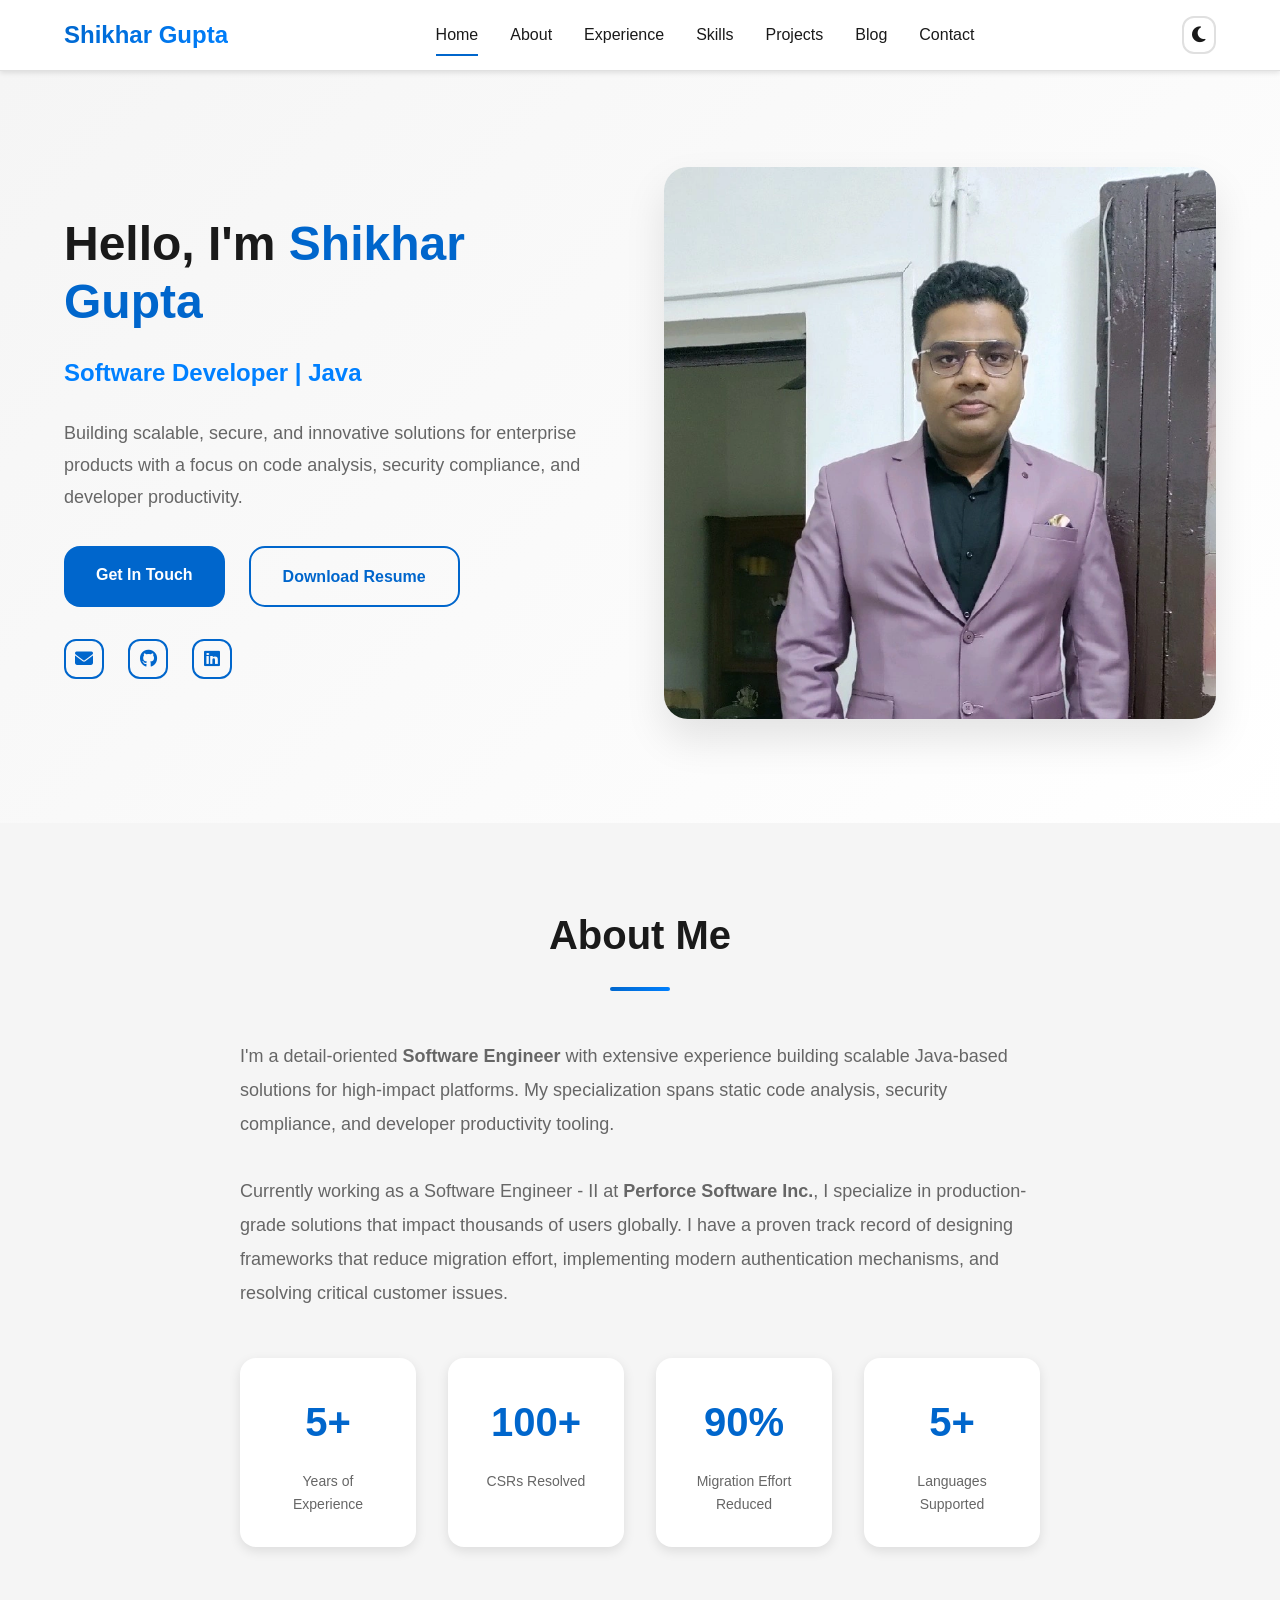
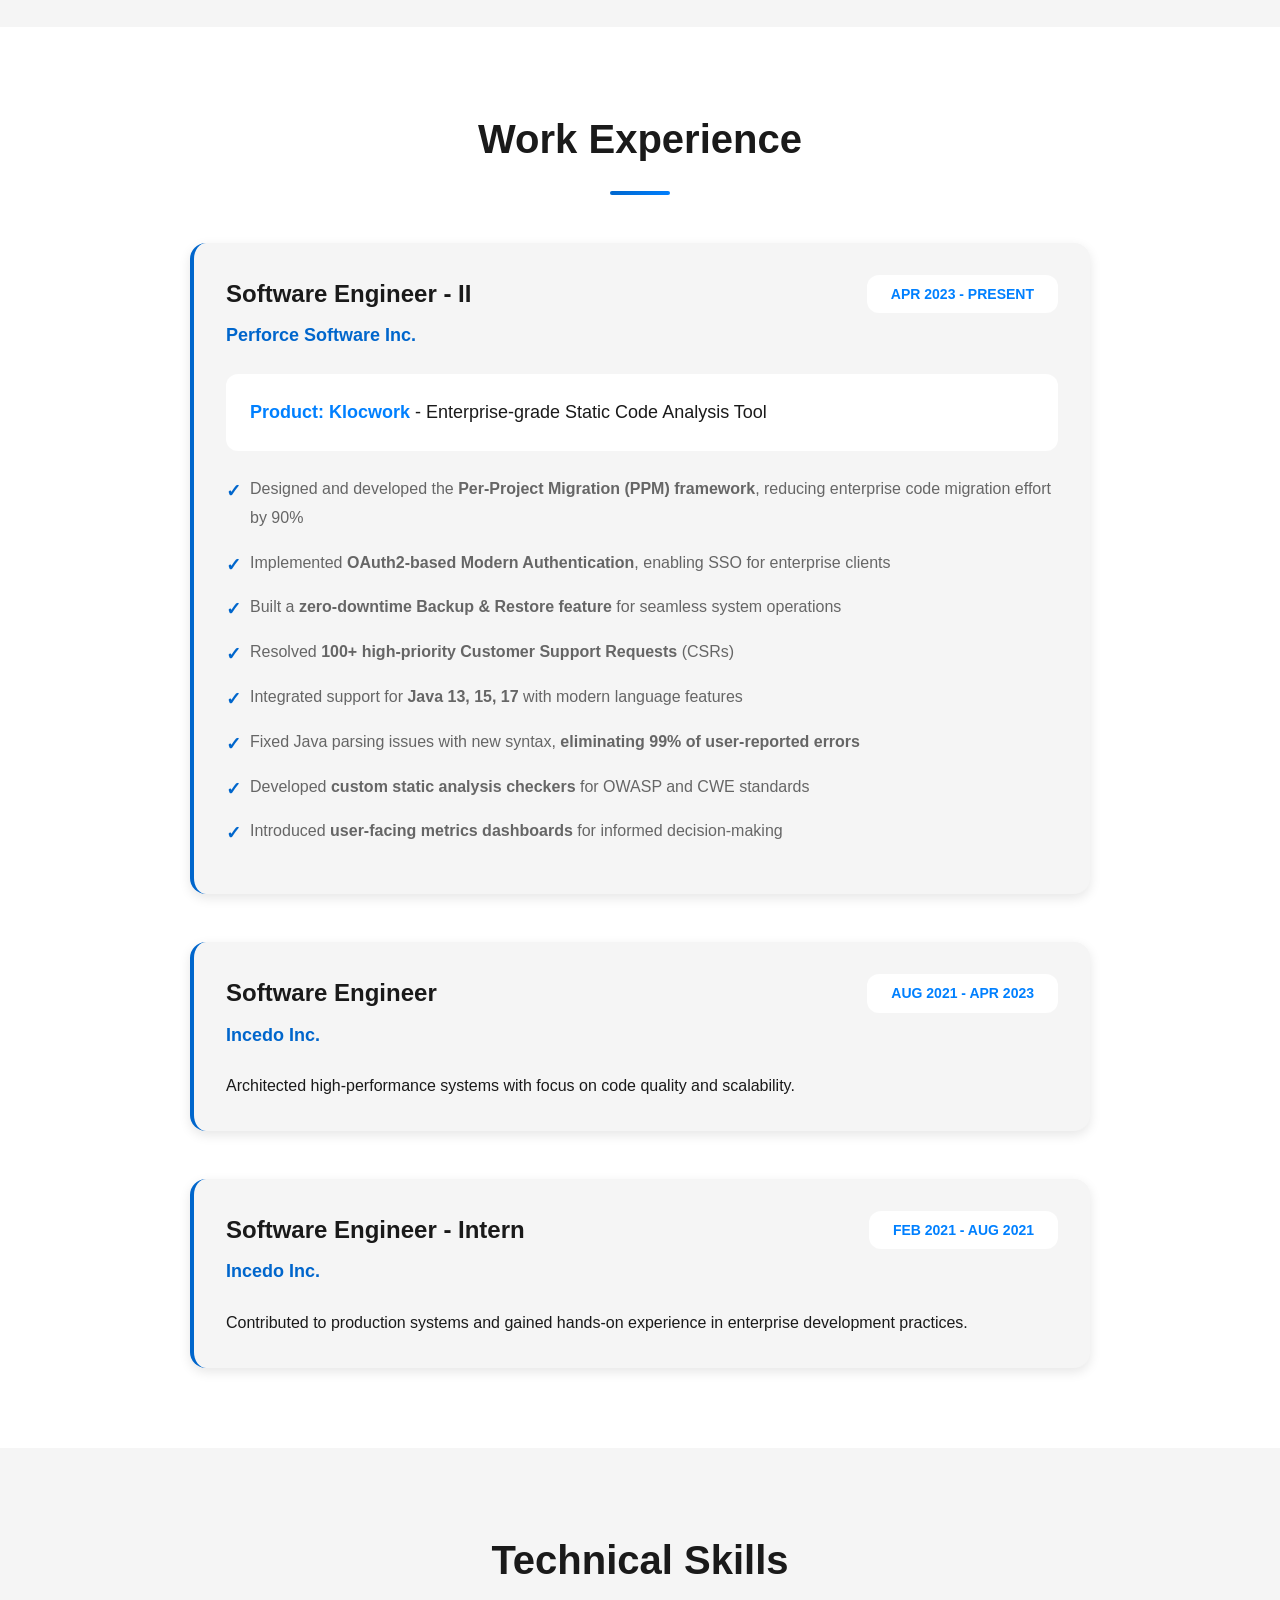
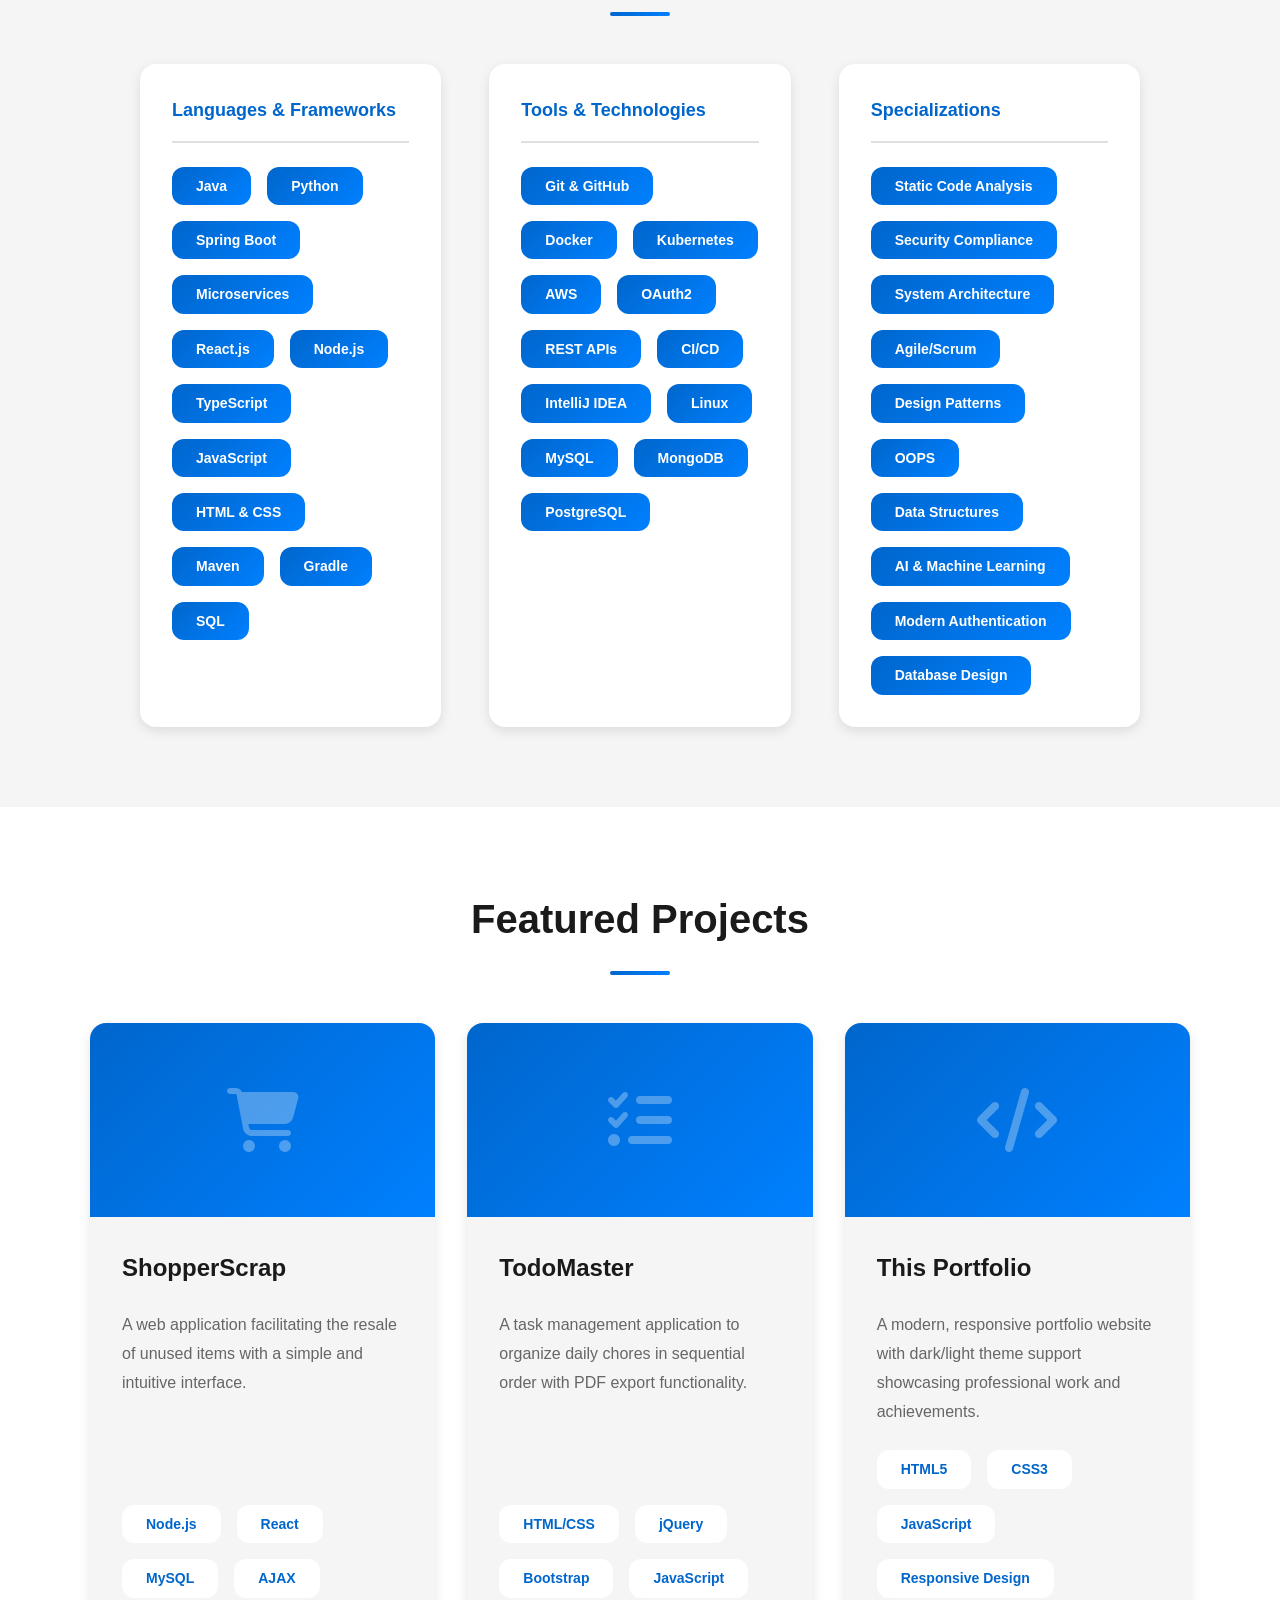
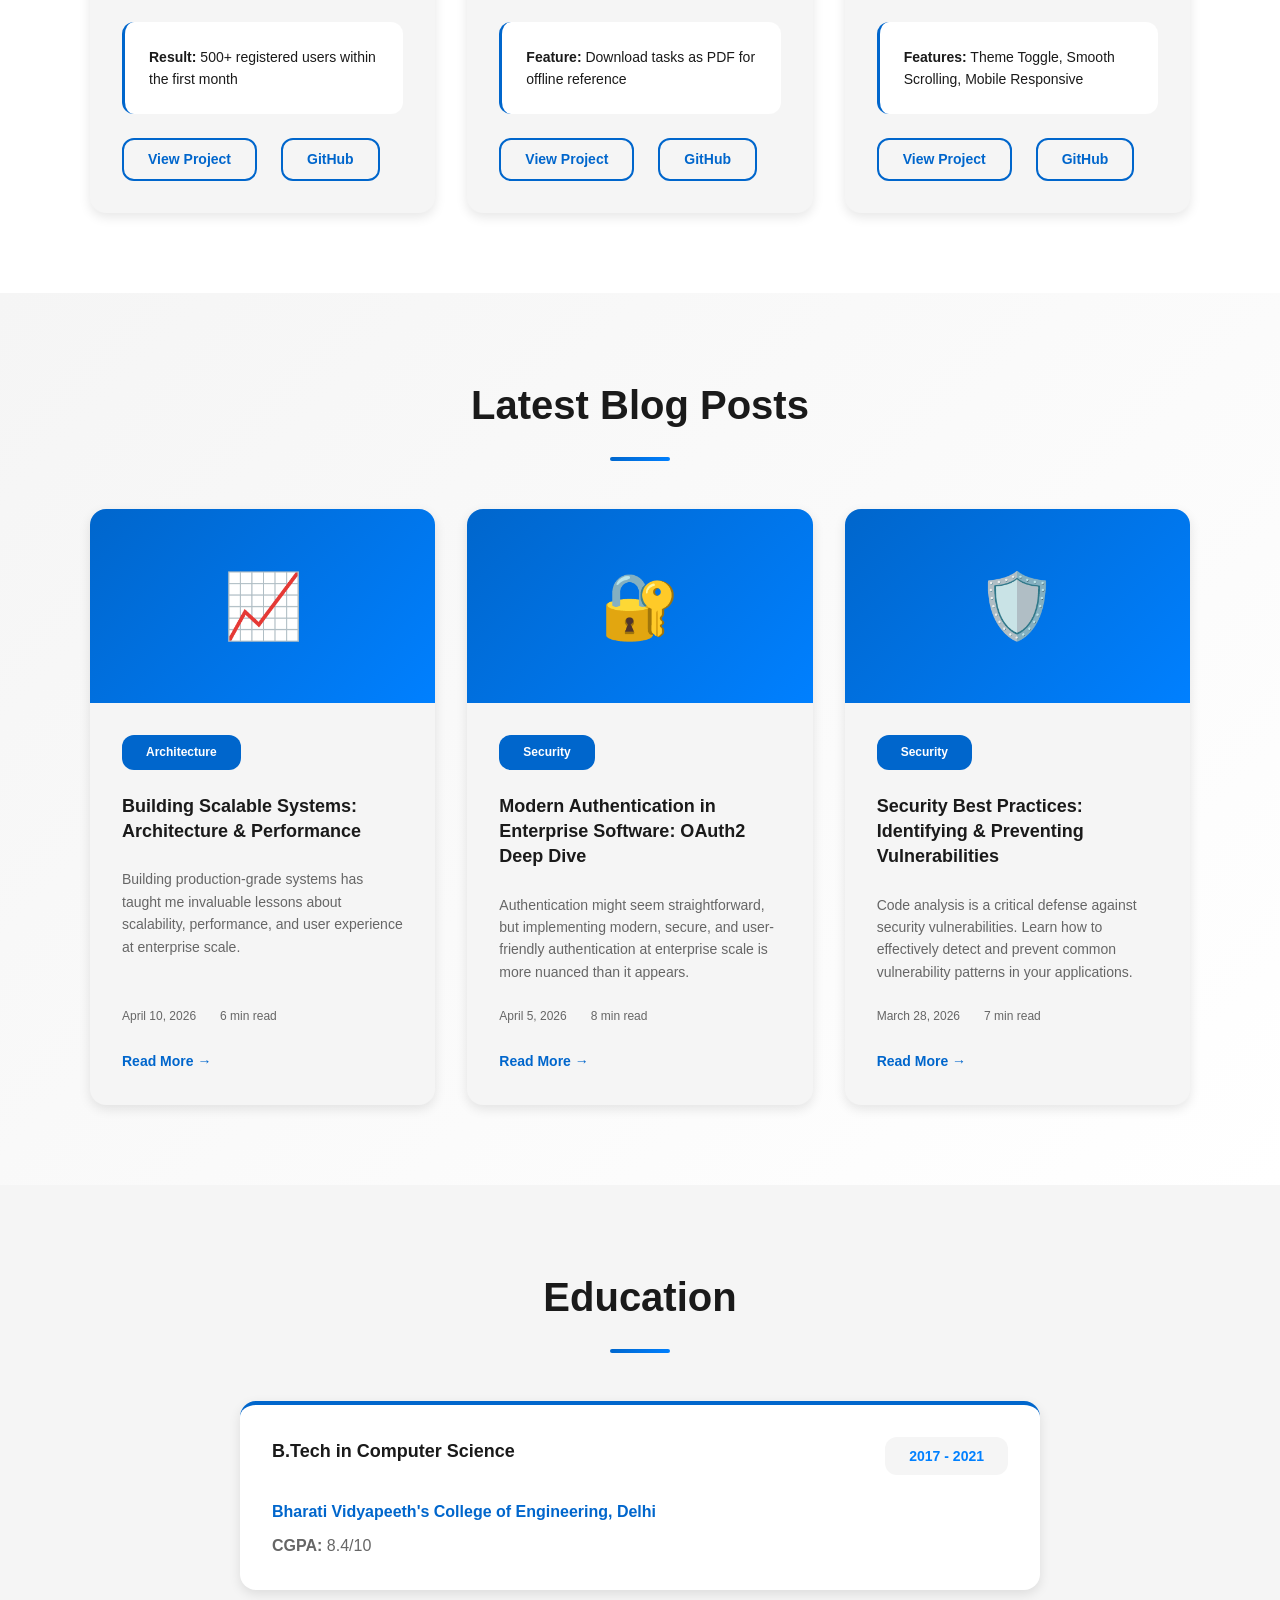
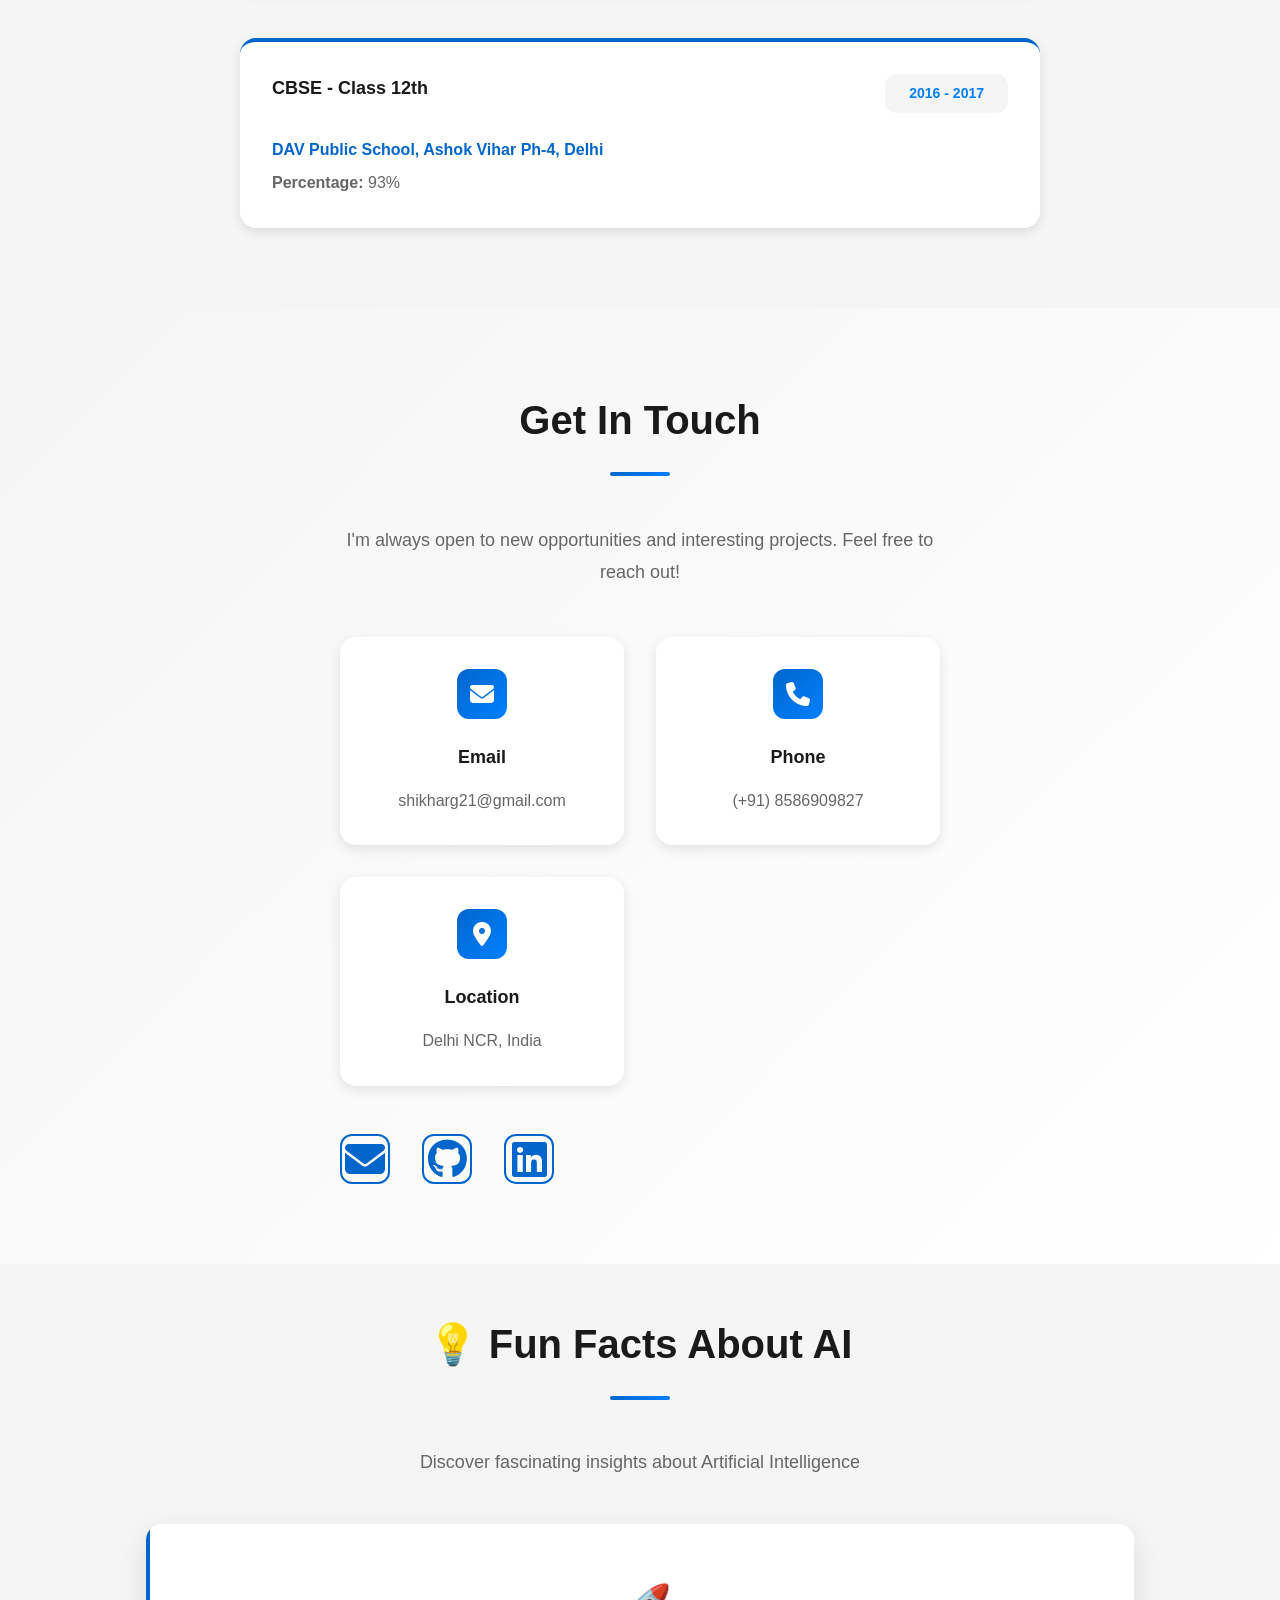
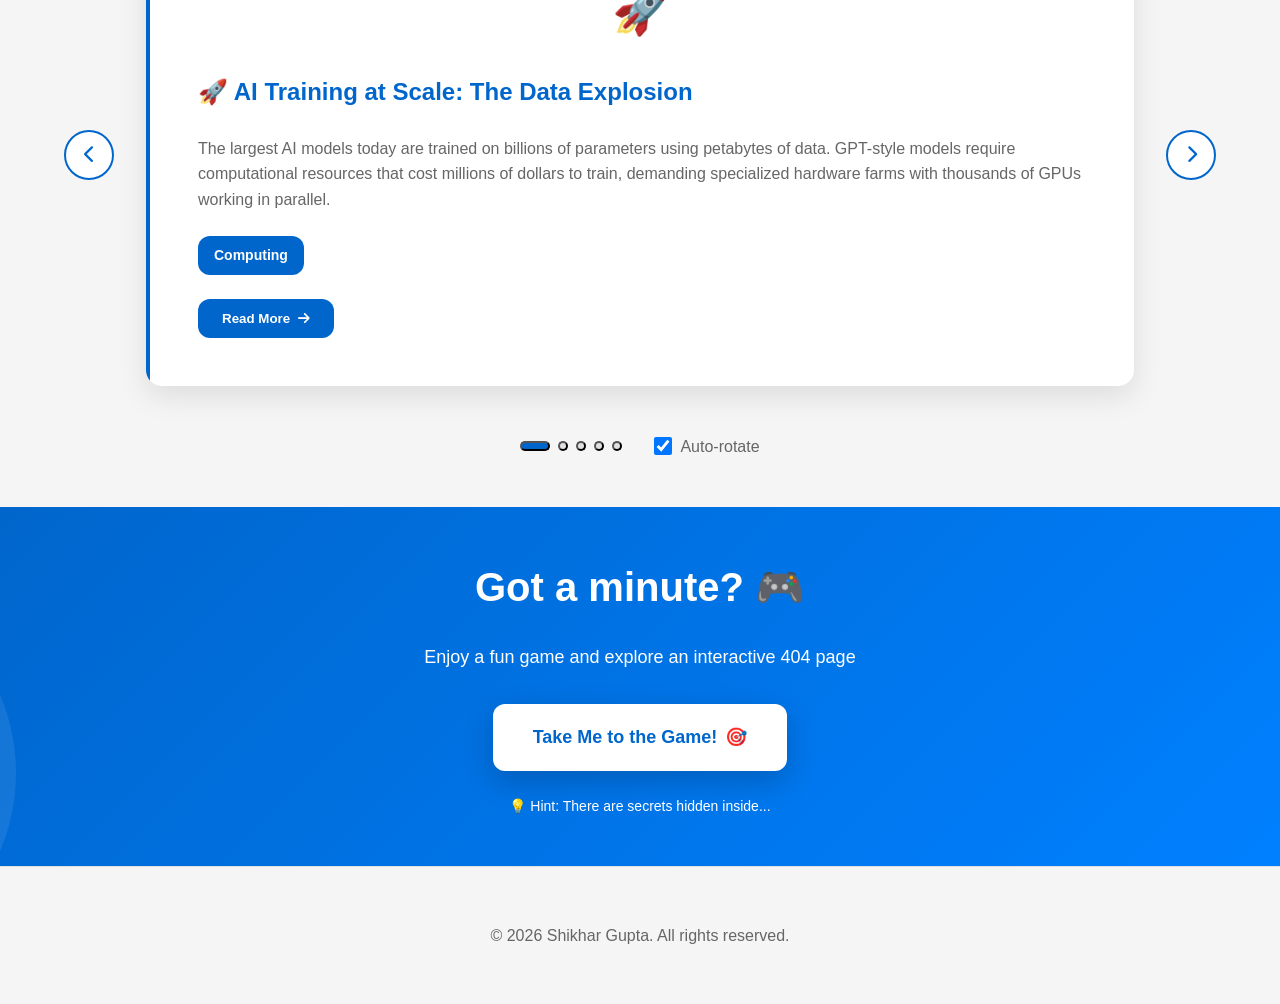
==== commit 180e0ef6: "feat: Add interactive fun facts carousel section with rotating cards - Create fun facts carousel wit" ====
--- a/index.html
+++ b/index.html
@@ -394,6 +394,64 @@
         </div>
     </section>
 
+    <!-- Fun Facts Carousel Section -->
+    <section id="fun-facts" class="fun-facts-section">
+        <div class="container">
+            <h2 class="section-title">💡 Fun Facts About AI</h2>
+            <p class="fun-facts-subtitle">Discover fascinating insights about Artificial Intelligence</p>
+            
+            <div class="fun-facts-wrapper">
+                <button class="carousel-btn carousel-btn-prev" id="prevFactBtn" aria-label="Previous fact">
+                    <i class="fas fa-chevron-left"></i>
+                </button>
+
+                <div class="fun-facts-container">
+                    <div id="fun-facts-carousel" class="fun-facts-carousel"></div>
+                </div>
+
+                <button class="carousel-btn carousel-btn-next" id="nextFactBtn" aria-label="Next fact">
+                    <i class="fas fa-chevron-right"></i>
+                </button>
+            </div>
+
+            <div class="carousel-controls">
+                <div class="carousel-indicators" id="carouselIndicators">
+                    <!-- Indicators will be added by JavaScript -->
+                </div>
+                <label class="auto-rotate-toggle">
+                    <input type="checkbox" id="autoRotateCheckbox" checked>
+                    <span>Auto-rotate</span>
+                </label>
+            </div>
+        </div>
+    </section>
+
+    <!-- Fun Fact Modal -->
+    <div id="funFactModal" class="fun-fact-modal">
+        <div class="fun-fact-modal-content">
+            <button class="modal-close" onclick="document.getElementById('funFactModal').style.display = 'none';">
+                <i class="fas fa-times"></i>
+            </button>
+            <h2 id="factModalTitle"></h2>
+            <div id="factModalContent"></div>
+        </div>
+    </div>
+
+    <!-- Fun Section - Easter Egg -->
+    <section id="fun" class="fun-section">
+        <div class="container">
+            <div class="fun-content">
+                <h2 class="fun-title">Got a minute? 🎮</h2>
+                <p class="fun-subtitle">Enjoy a fun game and explore an interactive 404 page</p>
+                <a href="404.html" class="fun-button">
+                    <span class="button-text">Take Me to the Game!</span>
+                    <span class="button-emoji">🎯</span>
+                </a>
+                <p class="fun-hint">💡 Hint: There are secrets hidden inside...</p>
+            </div>
+        </div>
+    </section>
+
     <!-- Footer -->
     <footer class="footer">
         <div class="container">
@@ -402,6 +460,7 @@
     </footer>
 
     <script src="assets/blog/blogs.js"></script>
+    <script src="assets/fun-facts/fun-facts.js"></script>
     <script src="script.js"></script>
 </body>
 </html>
--- a/style.css
+++ b/style.css
@@ -962,6 +962,263 @@
 }
 
 /* ===========================
+   Fun Facts Section
+   =========================== */
+
+.fun-facts-section {
+    padding: var(--spacing-xl) var(--spacing-md);
+    background-color: var(--surface-color);
+}
+
+.fun-facts-subtitle {
+    text-align: center;
+    color: var(--text-secondary);
+    font-size: var(--font-size-lg);
+    margin-bottom: var(--spacing-xl);
+}
+
+.fun-facts-wrapper {
+    display: flex;
+    align-items: center;
+    gap: var(--spacing-lg);
+    margin-bottom: var(--spacing-xl);
+    position: relative;
+}
+
+.fun-facts-container {
+    flex: 1;
+    overflow: hidden;
+    border-radius: var(--radius-lg);
+    background-color: var(--background-color);
+    box-shadow: 0 10px 30px var(--shadow-color);
+}
+
+.fun-facts-carousel {
+    display: flex;
+    transition: transform 0.5s cubic-bezier(0.4, 0, 0.2, 1);
+}
+
+.fun-fact-card {
+    flex: 0 0 100%;
+    padding: var(--spacing-xl);
+    border-left: 4px solid var(--primary-color);
+    display: flex;
+    flex-direction: column;
+    gap: var(--spacing-md);
+    opacity: 0.6;
+    transition: all 0.3s ease;
+    cursor: pointer;
+}
+
+.fun-fact-card.active {
+    opacity: 1;
+}
+
+.fun-fact-emoji {
+    font-size: 3rem;
+    text-align: center;
+    animation: bounce 2s ease-in-out infinite;
+}
+
+.fun-fact-title {
+    font-size: var(--font-size-xl);
+    color: var(--primary-color);
+    font-weight: var(--font-weight-bold);
+}
+
+.fun-fact-excerpt {
+    font-size: var(--font-size-base);
+    color: var(--text-secondary);
+    line-height: 1.6;
+    flex-grow: 1;
+}
+
+.fun-fact-category {
+    display: inline-block;
+    padding: 0.5rem 1rem;
+    background-color: var(--primary-color);
+    color: white;
+    border-radius: var(--radius-md);
+    font-size: var(--font-size-sm);
+    font-weight: var(--font-weight-semibold);
+    width: fit-content;
+}
+
+.btn-read-more {
+    align-self: flex-start;
+    padding: 0.75rem 1.5rem;
+    background-color: var(--primary-color);
+    color: white;
+    border: none;
+    border-radius: var(--radius-md);
+    font-weight: var(--font-weight-semibold);
+    cursor: pointer;
+    transition: all 0.3s ease;
+    display: flex;
+    align-items: center;
+    gap: 0.5rem;
+}
+
+.btn-read-more:hover {
+    background-color: var(--accent-color);
+    transform: translateX(5px);
+}
+
+.carousel-btn {
+    width: 50px;
+    height: 50px;
+    border-radius: 50%;
+    border: 2px solid var(--primary-color);
+    background-color: var(--background-color);
+    color: var(--primary-color);
+    font-size: var(--font-size-lg);
+    cursor: pointer;
+    transition: all 0.3s ease;
+    display: flex;
+    align-items: center;
+    justify-content: center;
+    flex-shrink: 0;
+}
+
+.carousel-btn:hover {
+    background-color: var(--primary-color);
+    color: white;
+    transform: scale(1.1);
+}
+
+.carousel-btn:active {
+    transform: scale(0.95);
+}
+
+.carousel-controls {
+    display: flex;
+    justify-content: center;
+    align-items: center;
+    gap: var(--spacing-lg);
+    flex-wrap: wrap;
+}
+
+.carousel-indicators {
+    display: flex;
+    gap: 0.5rem;
+    justify-content: center;
+}
+
+.fact-indicator {
+    width: 10px;
+    height: 10px;
+    border-radius: 50%;
+    background-color: var(--border-color);
+    cursor: pointer;
+    transition: all 0.3s ease;
+}
+
+.fact-indicator.active {
+    background-color: var(--primary-color);
+    width: 30px;
+    border-radius: 5px;
+}
+
+.auto-rotate-toggle {
+    display: flex;
+    align-items: center;
+    gap: 0.5rem;
+    cursor: pointer;
+    color: var(--text-secondary);
+    font-weight: var(--font-weight-medium);
+    user-select: none;
+}
+
+.auto-rotate-toggle input {
+    width: 18px;
+    height: 18px;
+    cursor: pointer;
+}
+
+/* Fun Fact Modal */
+.fun-fact-modal {
+    display: none;
+    position: fixed;
+    top: 0;
+    left: 0;
+    width: 100%;
+    height: 100%;
+    background-color: rgba(0, 0, 0, 0.7);
+    z-index: 2000;
+    align-items: center;
+    justify-content: center;
+    animation: fadeIn 0.3s ease;
+}
+
+.fun-fact-modal-content {
+    background-color: var(--background-color);
+    border-radius: var(--radius-lg);
+    max-width: 800px;
+    width: 90%;
+    max-height: 80vh;
+    overflow-y: auto;
+    padding: var(--spacing-xl);
+    position: relative;
+    box-shadow: 0 20px 60px var(--shadow-color);
+    animation: slideUp 0.3s ease;
+}
+
+.fun-fact-modal-content h2 {
+    color: var(--primary-color);
+    margin-bottom: var(--spacing-lg);
+}
+
+.fun-fact-modal-body {
+    color: var(--text-color);
+    line-height: 1.8;
+}
+
+.fun-fact-modal-body h1 {
+    color: var(--primary-color);
+    font-size: var(--font-size-2xl);
+    margin-bottom: var(--spacing-md);
+}
+
+.fun-fact-modal-body p {
+    margin-bottom: var(--spacing-md);
+}
+
+@media (max-width: 768px) {
+    .fun-facts-wrapper {
+        gap: var(--spacing-md);
+    }
+
+    .fun-fact-card {
+        padding: var(--spacing-lg);
+    }
+
+    .fun-fact-tile {
+        width: 100%;
+    }
+
+    .carousel-btn {
+        width: 40px;
+        height: 40px;
+        font-size: var(--font-size-base);
+    }
+
+    .carousel-controls {
+        flex-direction: column;
+        gap: var(--spacing-md);
+    }
+
+    .fun-facts-section {
+        padding: var(--spacing-lg) var(--spacing-sm);
+    }
+
+    .fun-fact-modal-content {
+        width: 95%;
+        padding: var(--spacing-lg);
+        max-height: 90vh;
+    }
+}
+
+/* ===========================
    Education Section
    =========================== */
 
@@ -1705,6 +1962,144 @@
 }
 
 /* ===========================
+   Fun Section - Easter Egg
+   =========================== */
+
+.fun-section {
+    background: linear-gradient(135deg, var(--primary-color), var(--accent-color));
+    padding: var(--spacing-xl) var(--spacing-md);
+    text-align: center;
+    overflow: hidden;
+    position: relative;
+}
+
+.fun-section::before {
+    content: '';
+    position: absolute;
+    top: -50%;
+    right: -50%;
+    width: 500px;
+    height: 500px;
+    background: rgba(255, 255, 255, 0.1);
+    border-radius: 50%;
+    animation: float 6s ease-in-out infinite;
+}
+
+.fun-section::after {
+    content: '';
+    position: absolute;
+    bottom: -30%;
+    left: -30%;
+    width: 400px;
+    height: 400px;
+    background: rgba(255, 255, 255, 0.08);
+    border-radius: 50%;
+    animation: float 8s ease-in-out infinite reverse;
+}
+
+.fun-content {
+    position: relative;
+    z-index: 2;
+    color: white;
+}
+
+.fun-title {
+    font-size: var(--font-size-3xl);
+    font-weight: var(--font-weight-bold);
+    margin-bottom: var(--spacing-md);
+    animation: slideUp 0.6s ease;
+}
+
+.fun-subtitle {
+    font-size: var(--font-size-lg);
+    margin-bottom: var(--spacing-lg);
+    opacity: 0.95;
+    animation: slideUp 0.6s ease 0.1s both;
+}
+
+.fun-button {
+    display: inline-flex;
+    align-items: center;
+    gap: 0.5rem;
+    padding: 1.2rem 2.5rem;
+    background-color: white;
+    color: var(--primary-color);
+    font-weight: var(--font-weight-bold);
+    font-size: var(--font-size-lg);
+    border-radius: 0.75rem;
+    box-shadow: 0 10px 30px rgba(0, 0, 0, 0.2);
+    transition: all 0.3s ease;
+    animation: slideUp 0.6s ease 0.2s both;
+}
+
+.fun-button:hover {
+    transform: translateY(-5px);
+    box-shadow: 0 15px 40px rgba(0, 0, 0, 0.3);
+}
+
+.fun-button:active {
+    transform: translateY(-2px);
+}
+
+.button-emoji {
+    display: inline-block;
+    animation: spin 2s linear infinite;
+}
+
+.fun-button:hover .button-emoji {
+    animation: bounce 0.6s ease-in-out;
+}
+
+@keyframes spin {
+    0% { transform: rotate(0deg); }
+    100% { transform: rotate(360deg); }
+}
+
+@keyframes bounce {
+    0%, 100% { transform: translateY(0); }
+    50% { transform: translateY(-10px); }
+}
+
+@keyframes slideUp {
+    from {
+        opacity: 0;
+        transform: translateY(20px);
+    }
+    to {
+        opacity: 1;
+        transform: translateY(0);
+    }
+}
+
+.fun-hint {
+    margin-top: var(--spacing-md);
+    opacity: 0.9;
+    font-size: var(--font-size-sm);
+    animation: slideUp 0.6s ease 0.3s both;
+    animation-fill-mode: both;
+}
+
+@media (max-width: 768px) {
+    .fun-section {
+        padding: var(--spacing-lg) var(--spacing-md);
+    }
+
+    .fun-title {
+        font-size: var(--font-size-2xl);
+    }
+
+    .fun-subtitle {
+        font-size: var(--font-size-base);
+    }
+
+    .fun-button {
+        padding: 1rem 2rem;
+        font-size: var(--font-size-base);
+        width: 100%;
+    }
+}
+
+/* ===========================
    Smooth Scrolling
    =========================== */
 
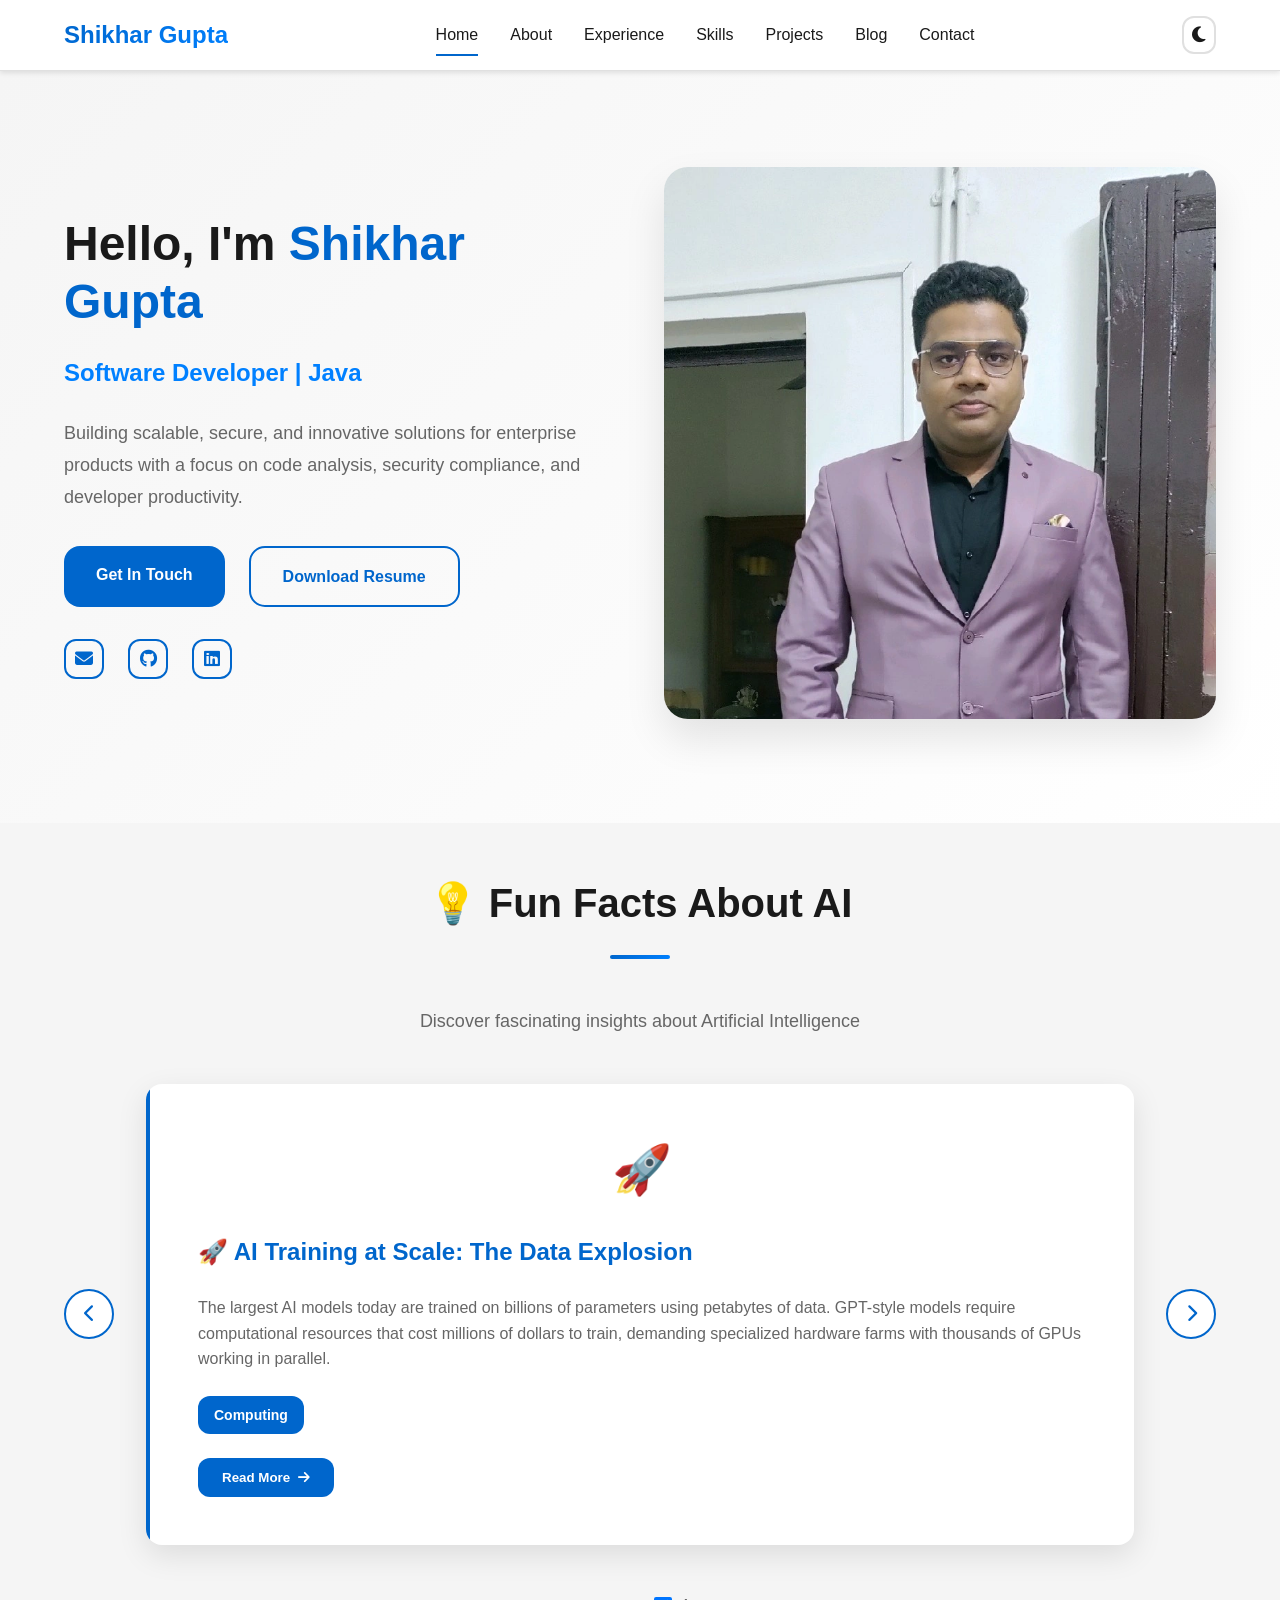
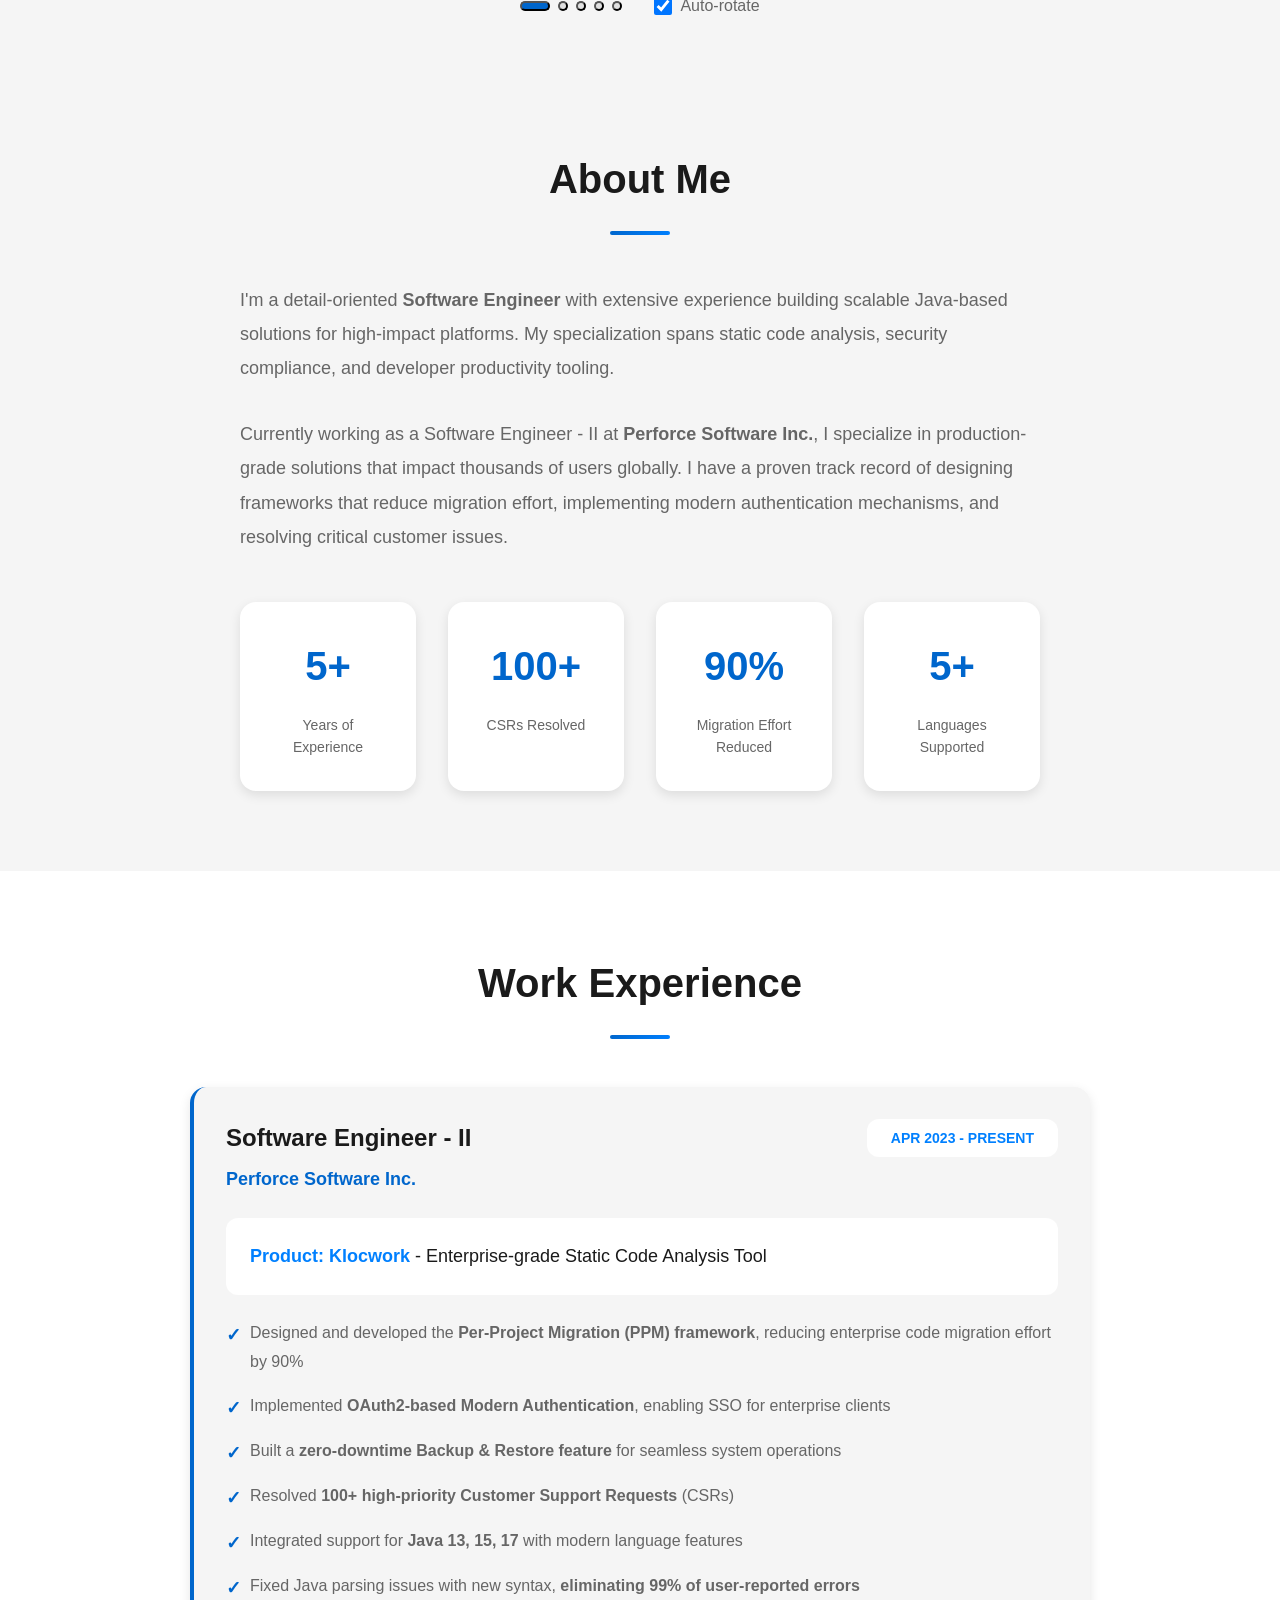
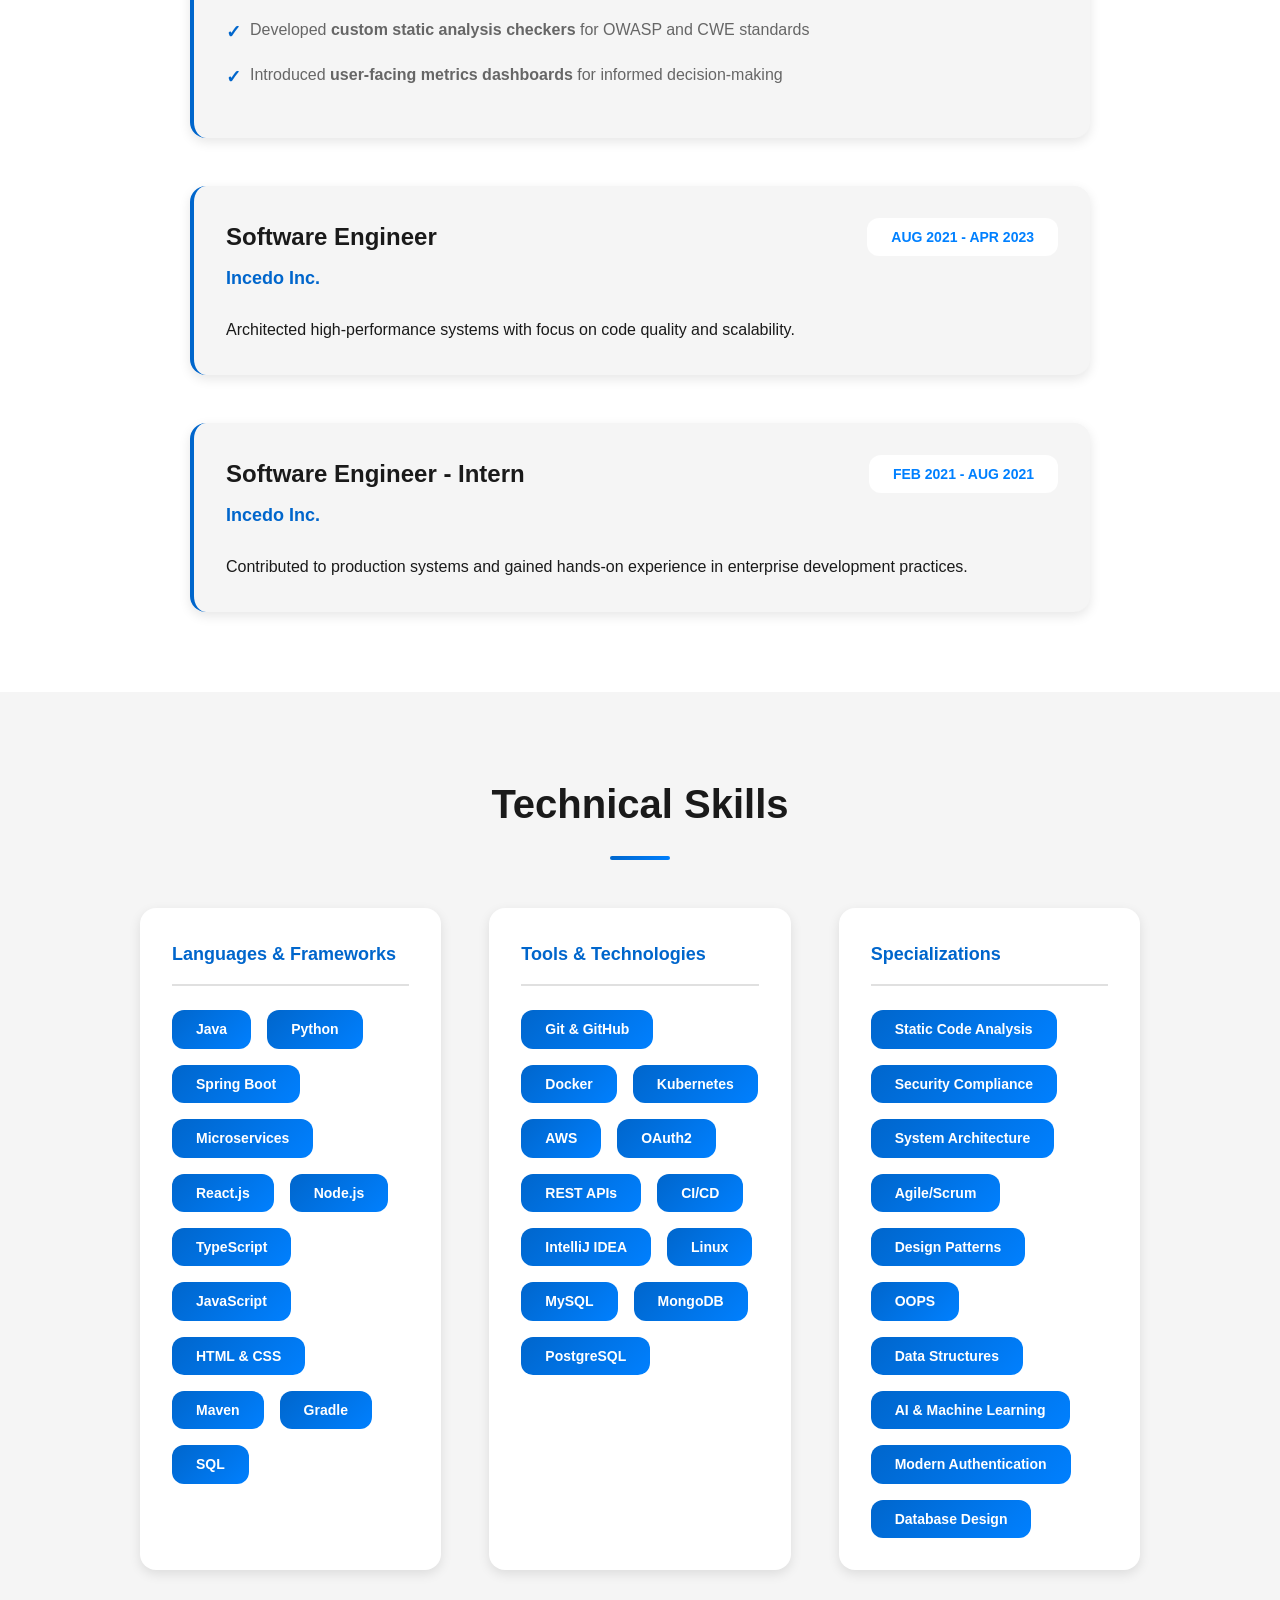
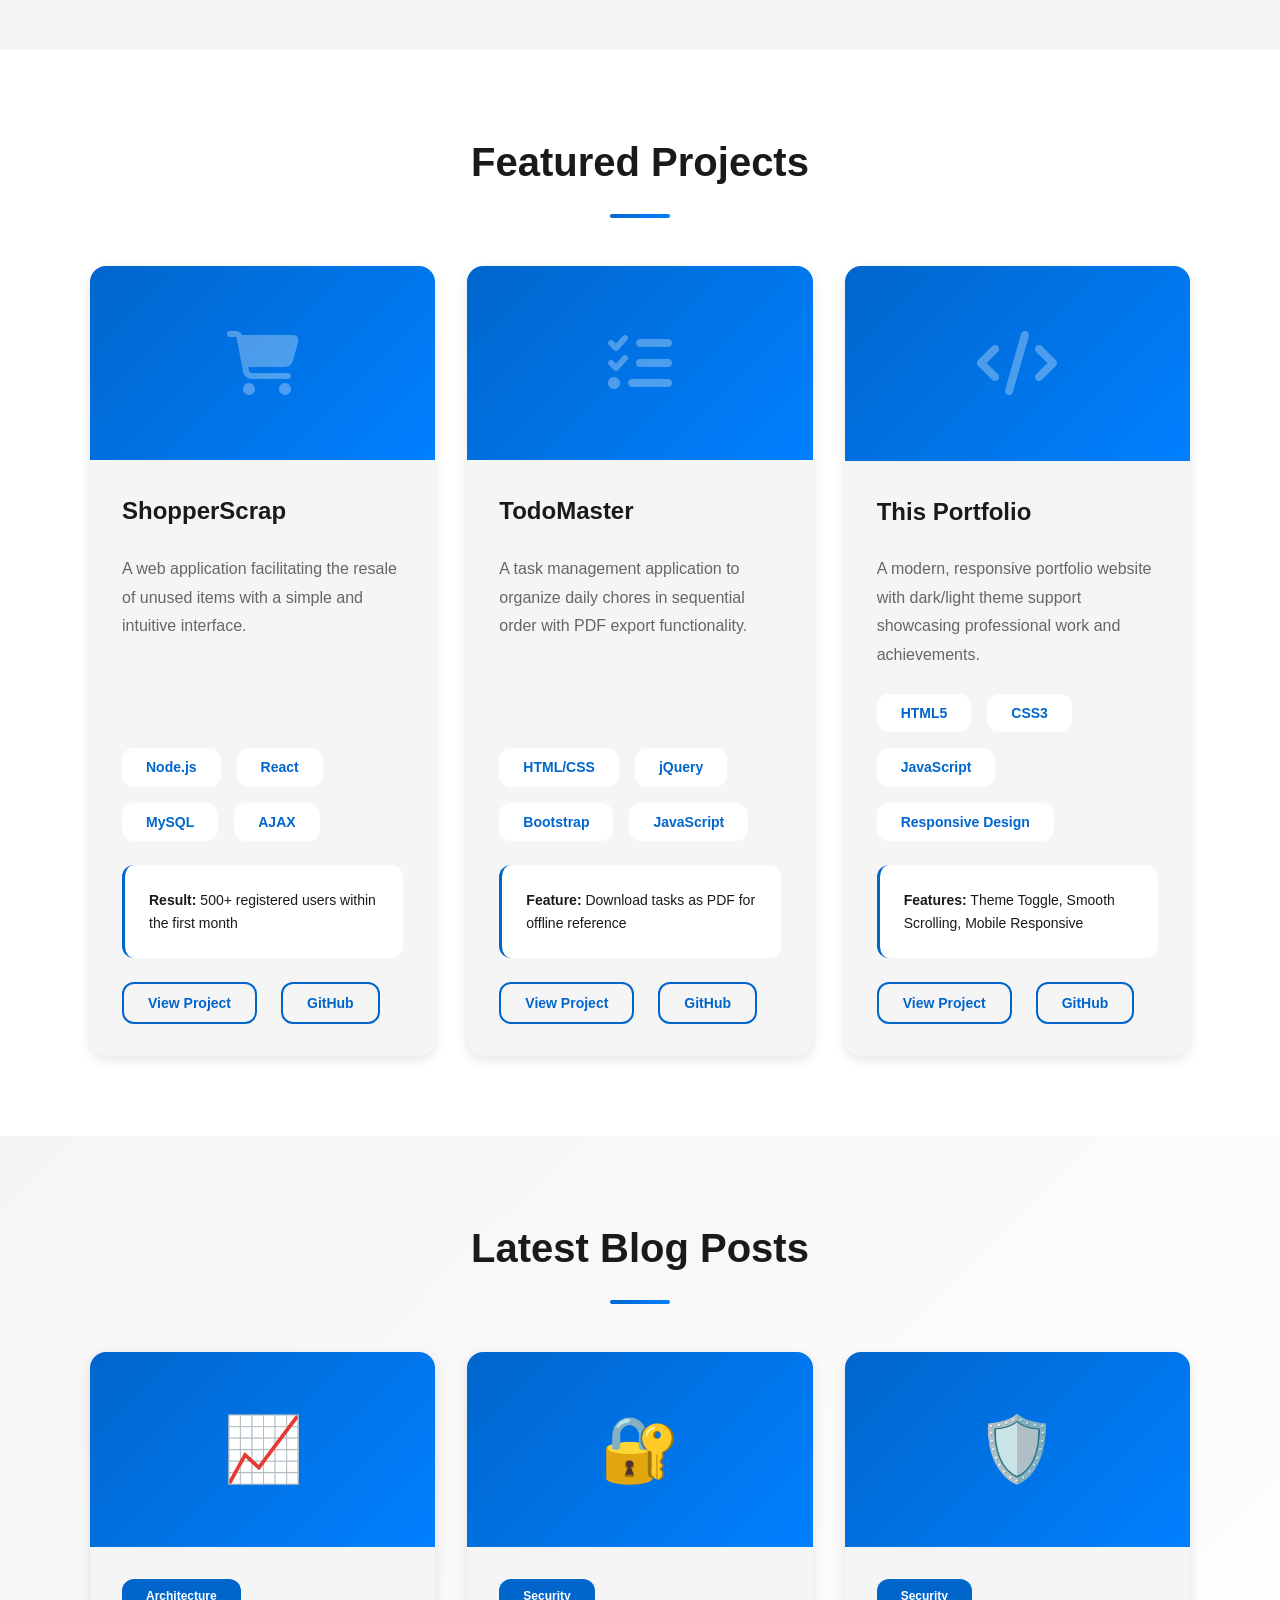
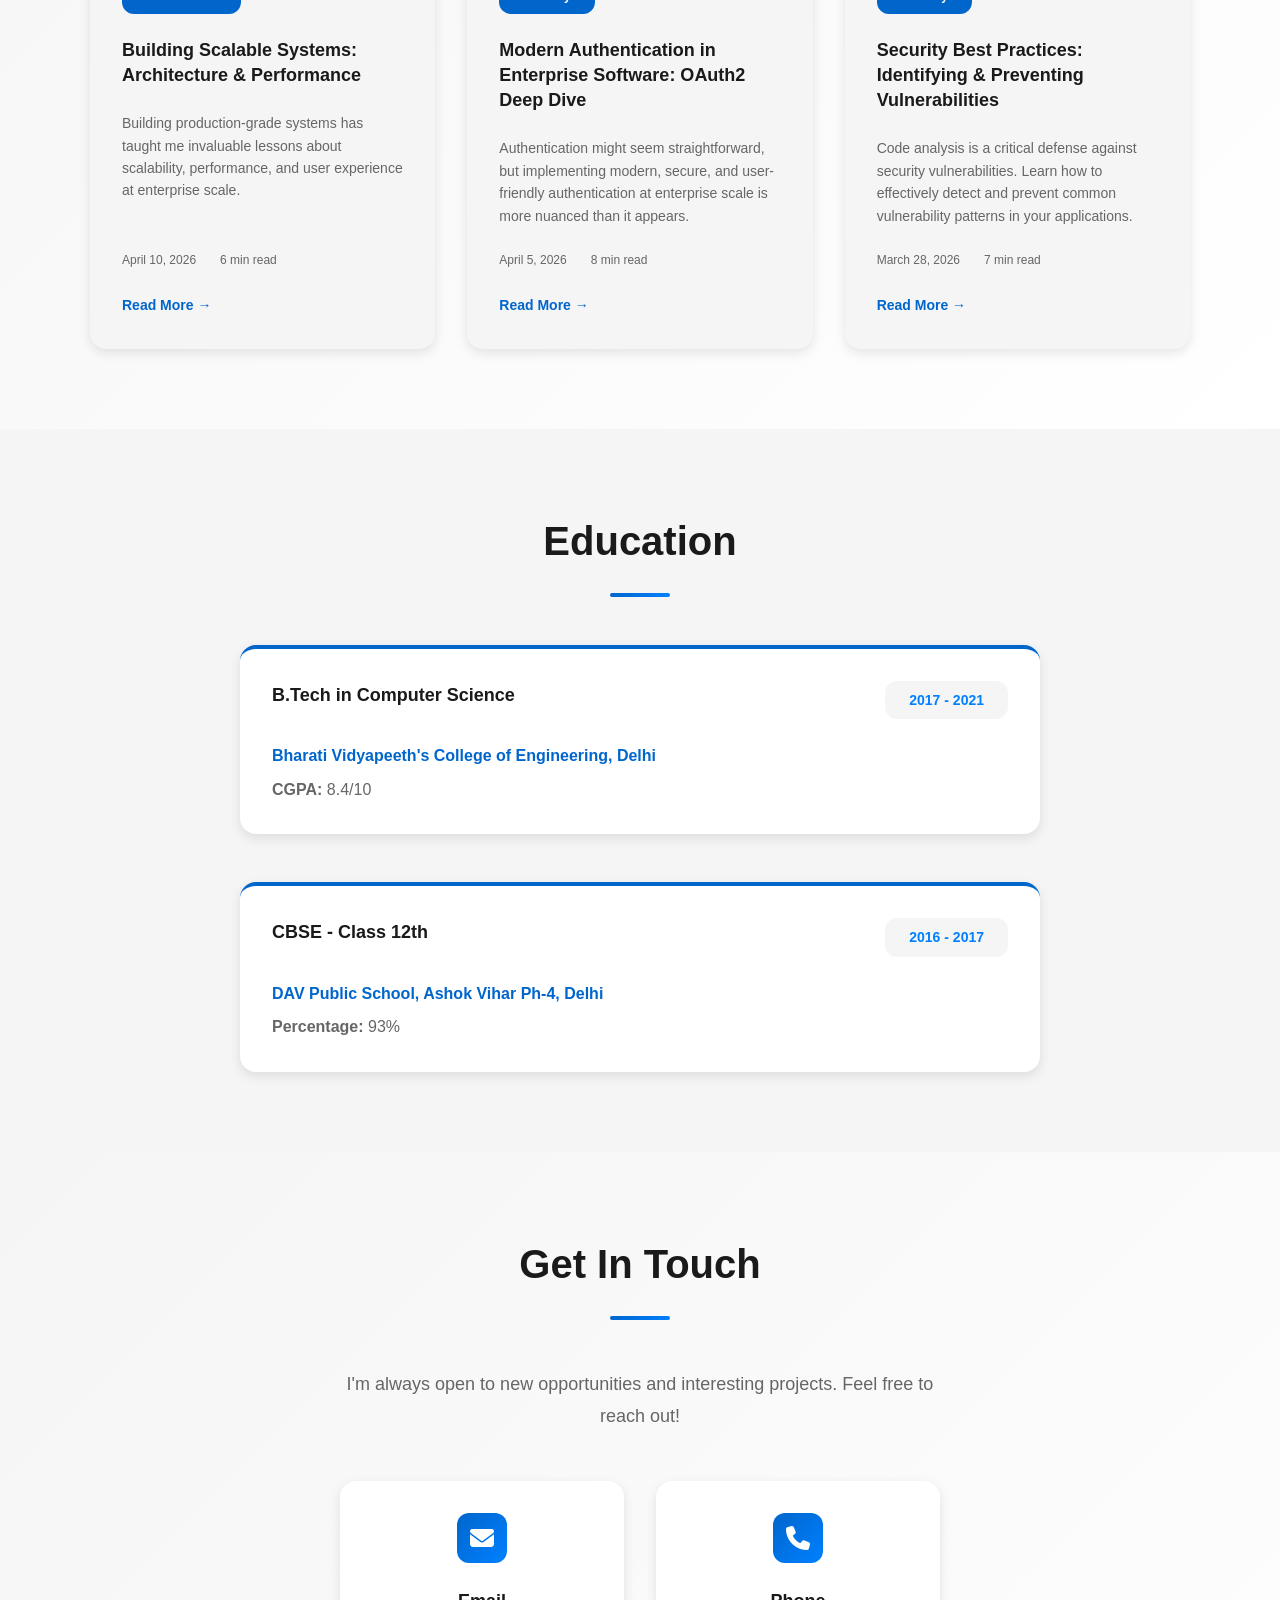
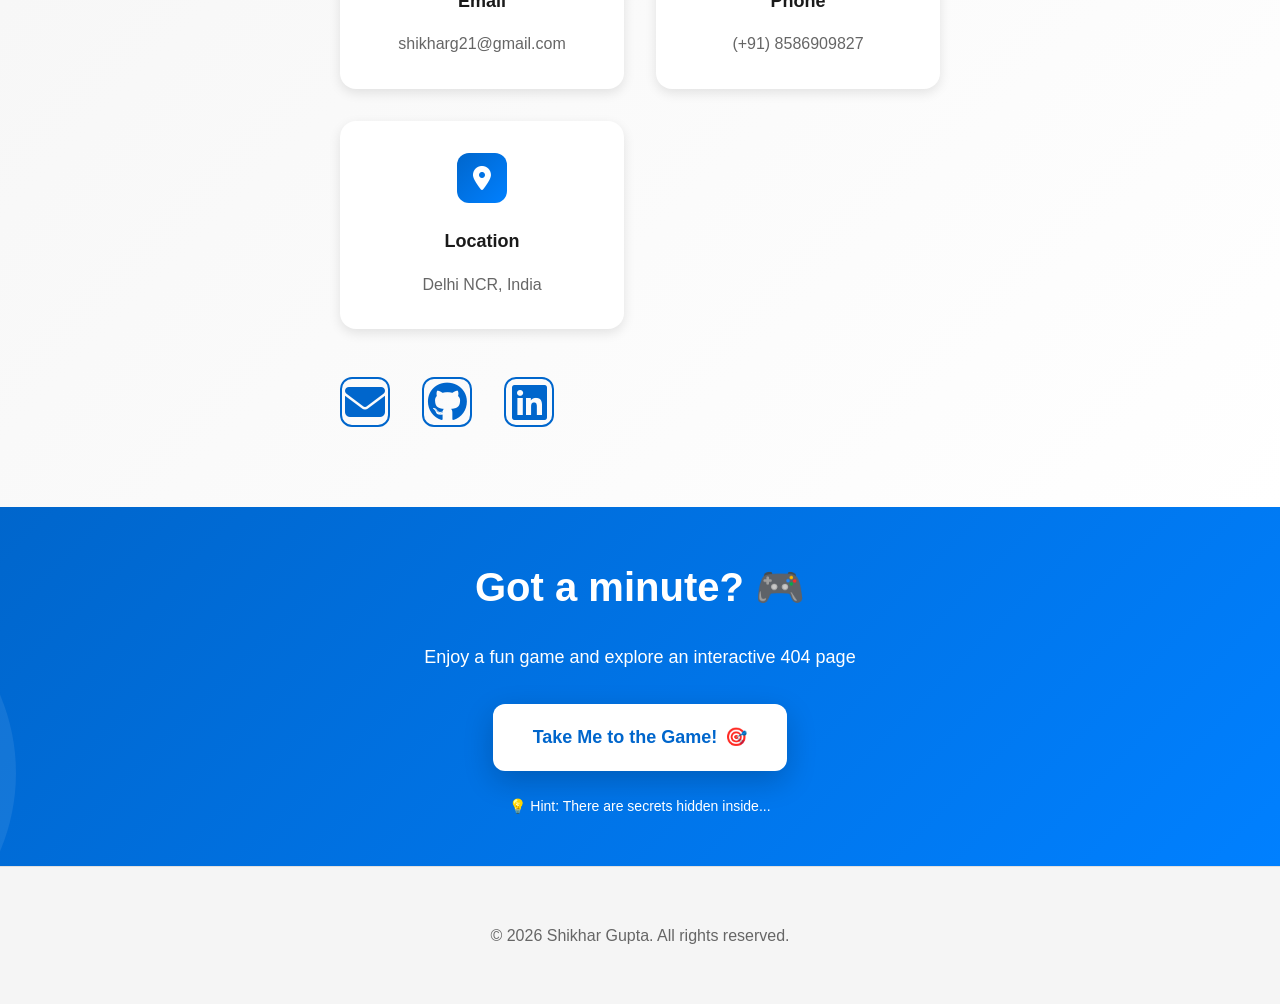
==== commit aaaa85be: "refactor: Move fun facts section to top below hero introduction - Relocate fun facts carousel to app" ====
--- a/index.html
+++ b/index.html
@@ -61,6 +61,49 @@
             </div>
         </div>
     </section>
+
+    <!-- Fun Facts Carousel Section -->
+    <section id="fun-facts" class="fun-facts-section">
+        <div class="container">
+            <h2 class="section-title">💡 Fun Facts About AI</h2>
+            <p class="fun-facts-subtitle">Discover fascinating insights about Artificial Intelligence</p>
+            
+            <div class="fun-facts-wrapper">
+                <button class="carousel-btn carousel-btn-prev" id="prevFactBtn" aria-label="Previous fact">
+                    <i class="fas fa-chevron-left"></i>
+                </button>
+
+                <div class="fun-facts-container">
+                    <div id="fun-facts-carousel" class="fun-facts-carousel"></div>
+                </div>
+
+                <button class="carousel-btn carousel-btn-next" id="nextFactBtn" aria-label="Next fact">
+                    <i class="fas fa-chevron-right"></i>
+                </button>
+            </div>
+
+            <div class="carousel-controls">
+                <div class="carousel-indicators" id="carouselIndicators">
+                    <!-- Indicators will be added by JavaScript -->
+                </div>
+                <label class="auto-rotate-toggle">
+                    <input type="checkbox" id="autoRotateCheckbox" checked>
+                    <span>Auto-rotate</span>
+                </label>
+            </div>
+        </div>
+    </section>
+
+    <!-- Fun Fact Modal -->
+    <div id="funFactModal" class="fun-fact-modal">
+        <div class="fun-fact-modal-content">
+            <button class="modal-close" onclick="document.getElementById('funFactModal').style.display = 'none';">
+                <i class="fas fa-times"></i>
+            </button>
+            <h2 id="factModalTitle"></h2>
+            <div id="factModalContent"></div>
+        </div>
+    </div>
 
     <!-- About Section -->
     <section id="about" class="about">
@@ -394,49 +437,6 @@
         </div>
     </section>
 
-    <!-- Fun Facts Carousel Section -->
-    <section id="fun-facts" class="fun-facts-section">
-        <div class="container">
-            <h2 class="section-title">💡 Fun Facts About AI</h2>
-            <p class="fun-facts-subtitle">Discover fascinating insights about Artificial Intelligence</p>
-            
-            <div class="fun-facts-wrapper">
-                <button class="carousel-btn carousel-btn-prev" id="prevFactBtn" aria-label="Previous fact">
-                    <i class="fas fa-chevron-left"></i>
-                </button>
-
-                <div class="fun-facts-container">
-                    <div id="fun-facts-carousel" class="fun-facts-carousel"></div>
-                </div>
-
-                <button class="carousel-btn carousel-btn-next" id="nextFactBtn" aria-label="Next fact">
-                    <i class="fas fa-chevron-right"></i>
-                </button>
-            </div>
-
-            <div class="carousel-controls">
-                <div class="carousel-indicators" id="carouselIndicators">
-                    <!-- Indicators will be added by JavaScript -->
-                </div>
-                <label class="auto-rotate-toggle">
-                    <input type="checkbox" id="autoRotateCheckbox" checked>
-                    <span>Auto-rotate</span>
-                </label>
-            </div>
-        </div>
-    </section>
-
-    <!-- Fun Fact Modal -->
-    <div id="funFactModal" class="fun-fact-modal">
-        <div class="fun-fact-modal-content">
-            <button class="modal-close" onclick="document.getElementById('funFactModal').style.display = 'none';">
-                <i class="fas fa-times"></i>
-            </button>
-            <h2 id="factModalTitle"></h2>
-            <div id="factModalContent"></div>
-        </div>
-    </div>
-
     <!-- Fun Section - Easter Egg -->
     <section id="fun" class="fun-section">
         <div class="container">
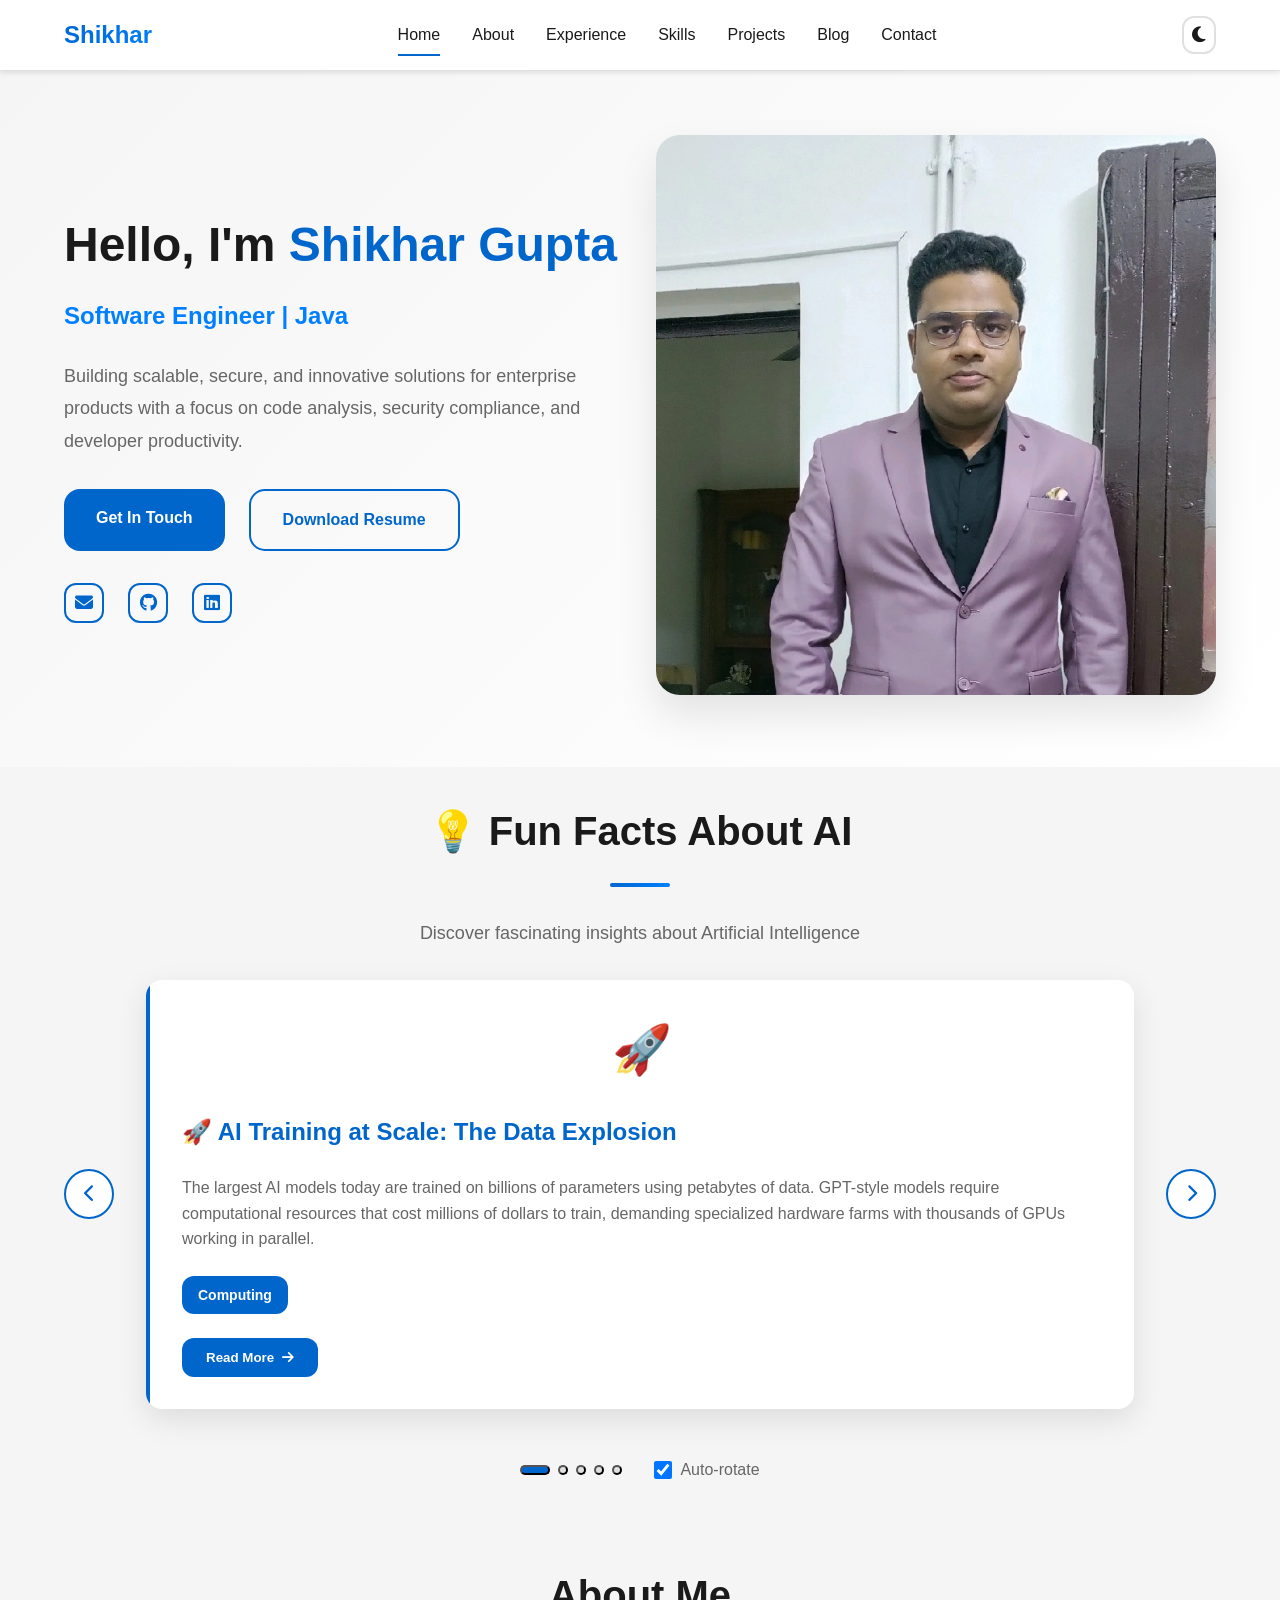
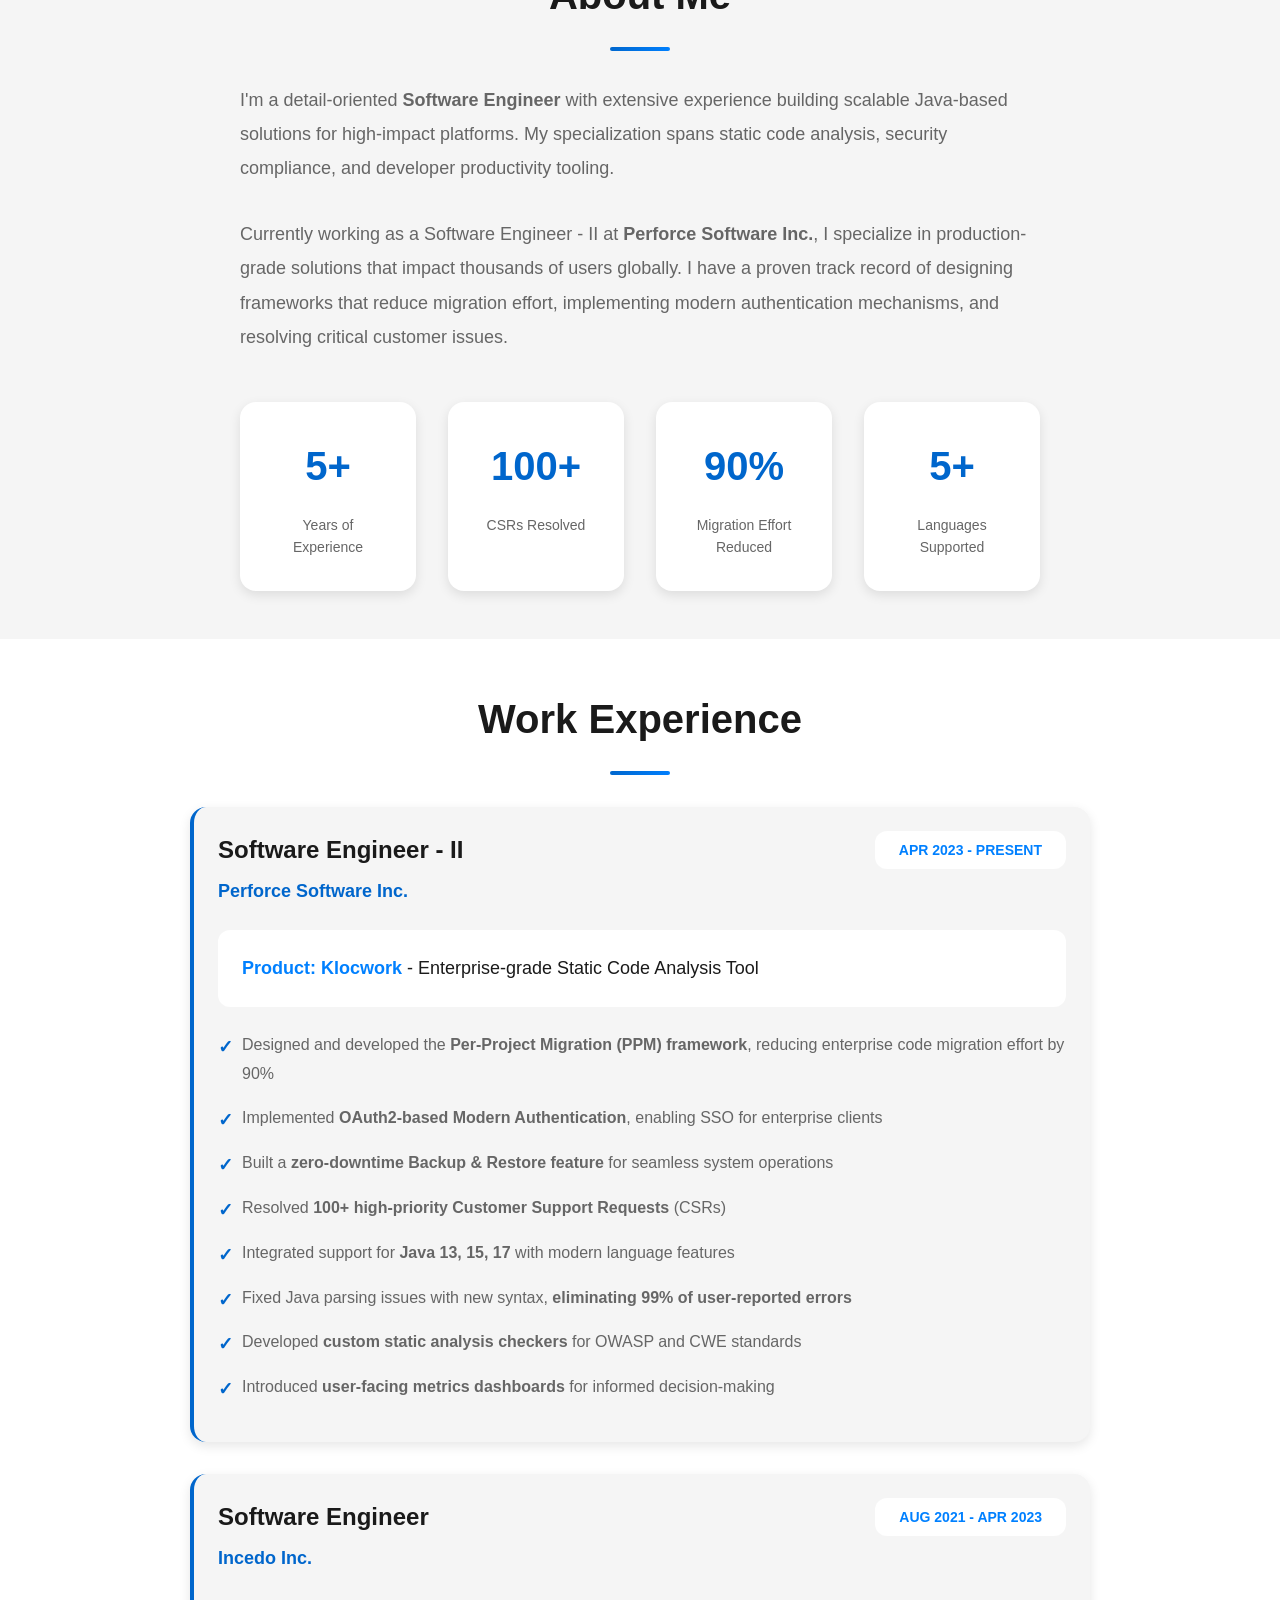
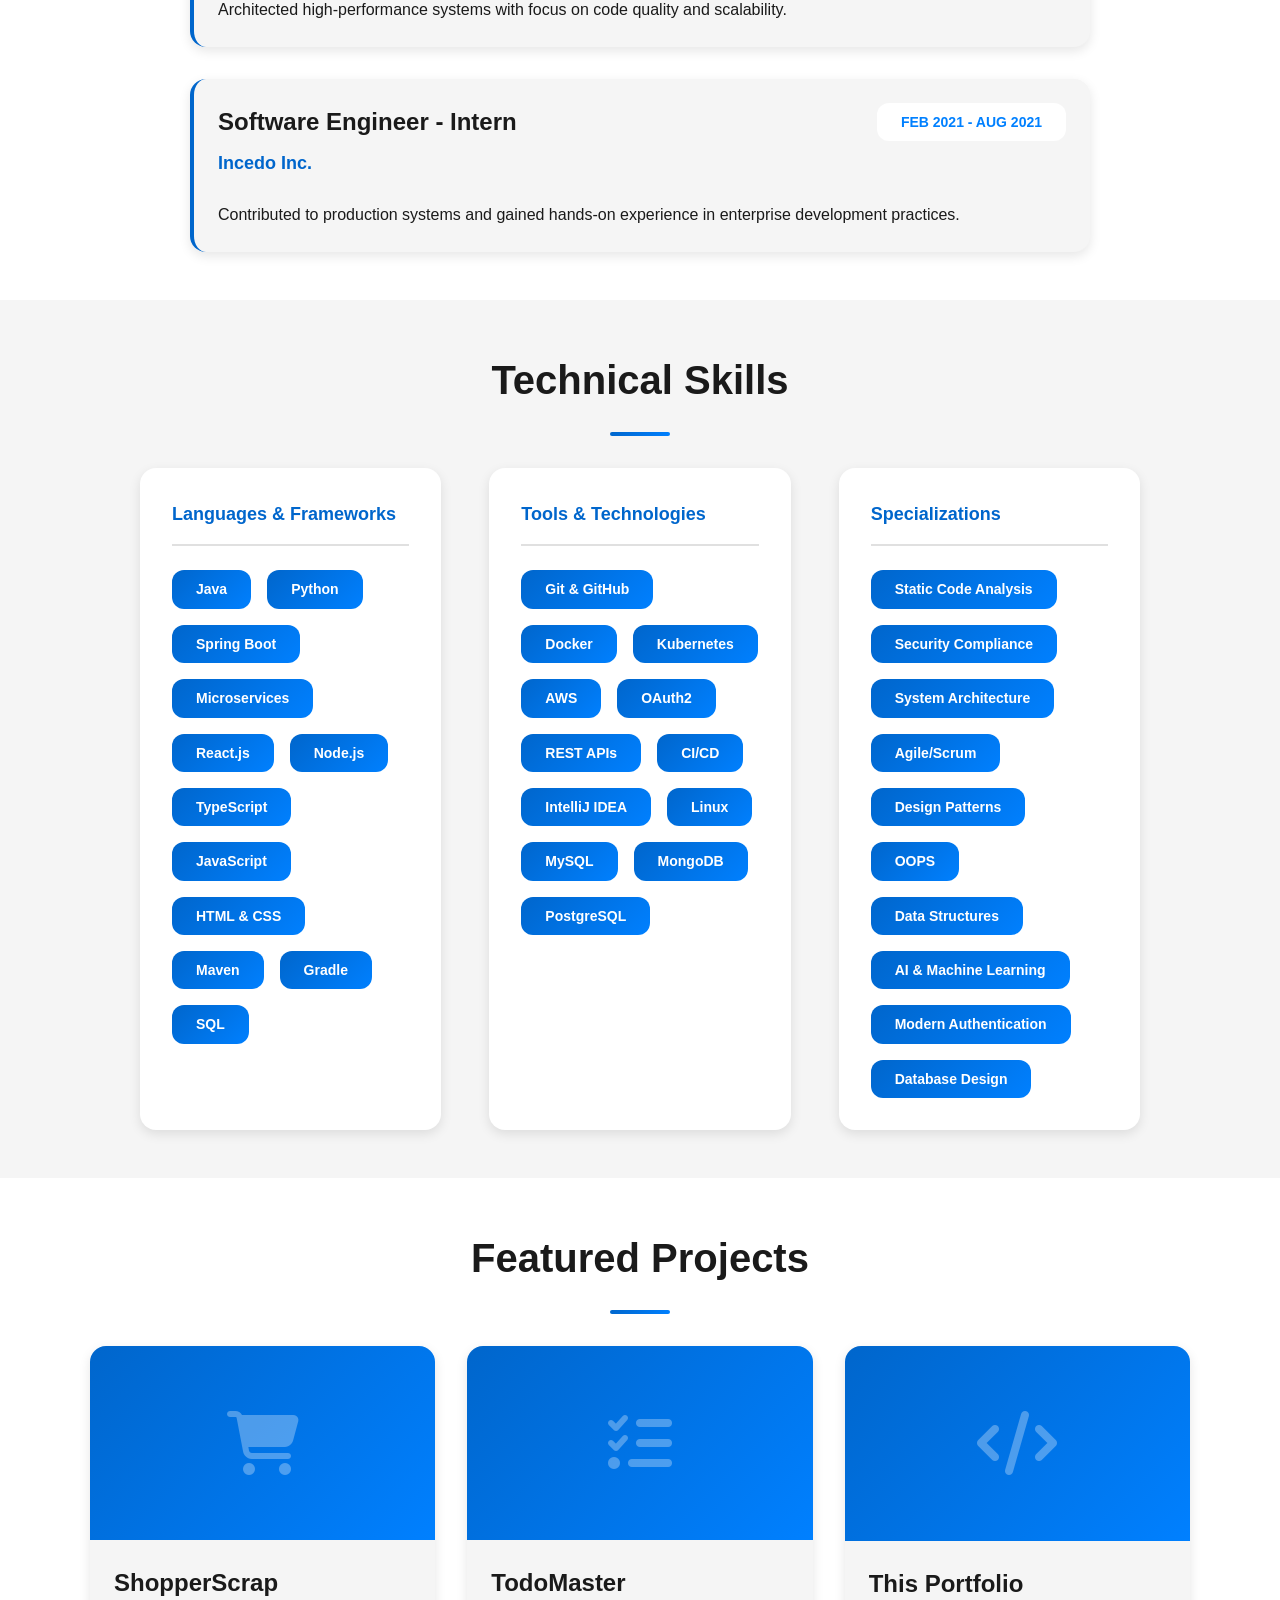
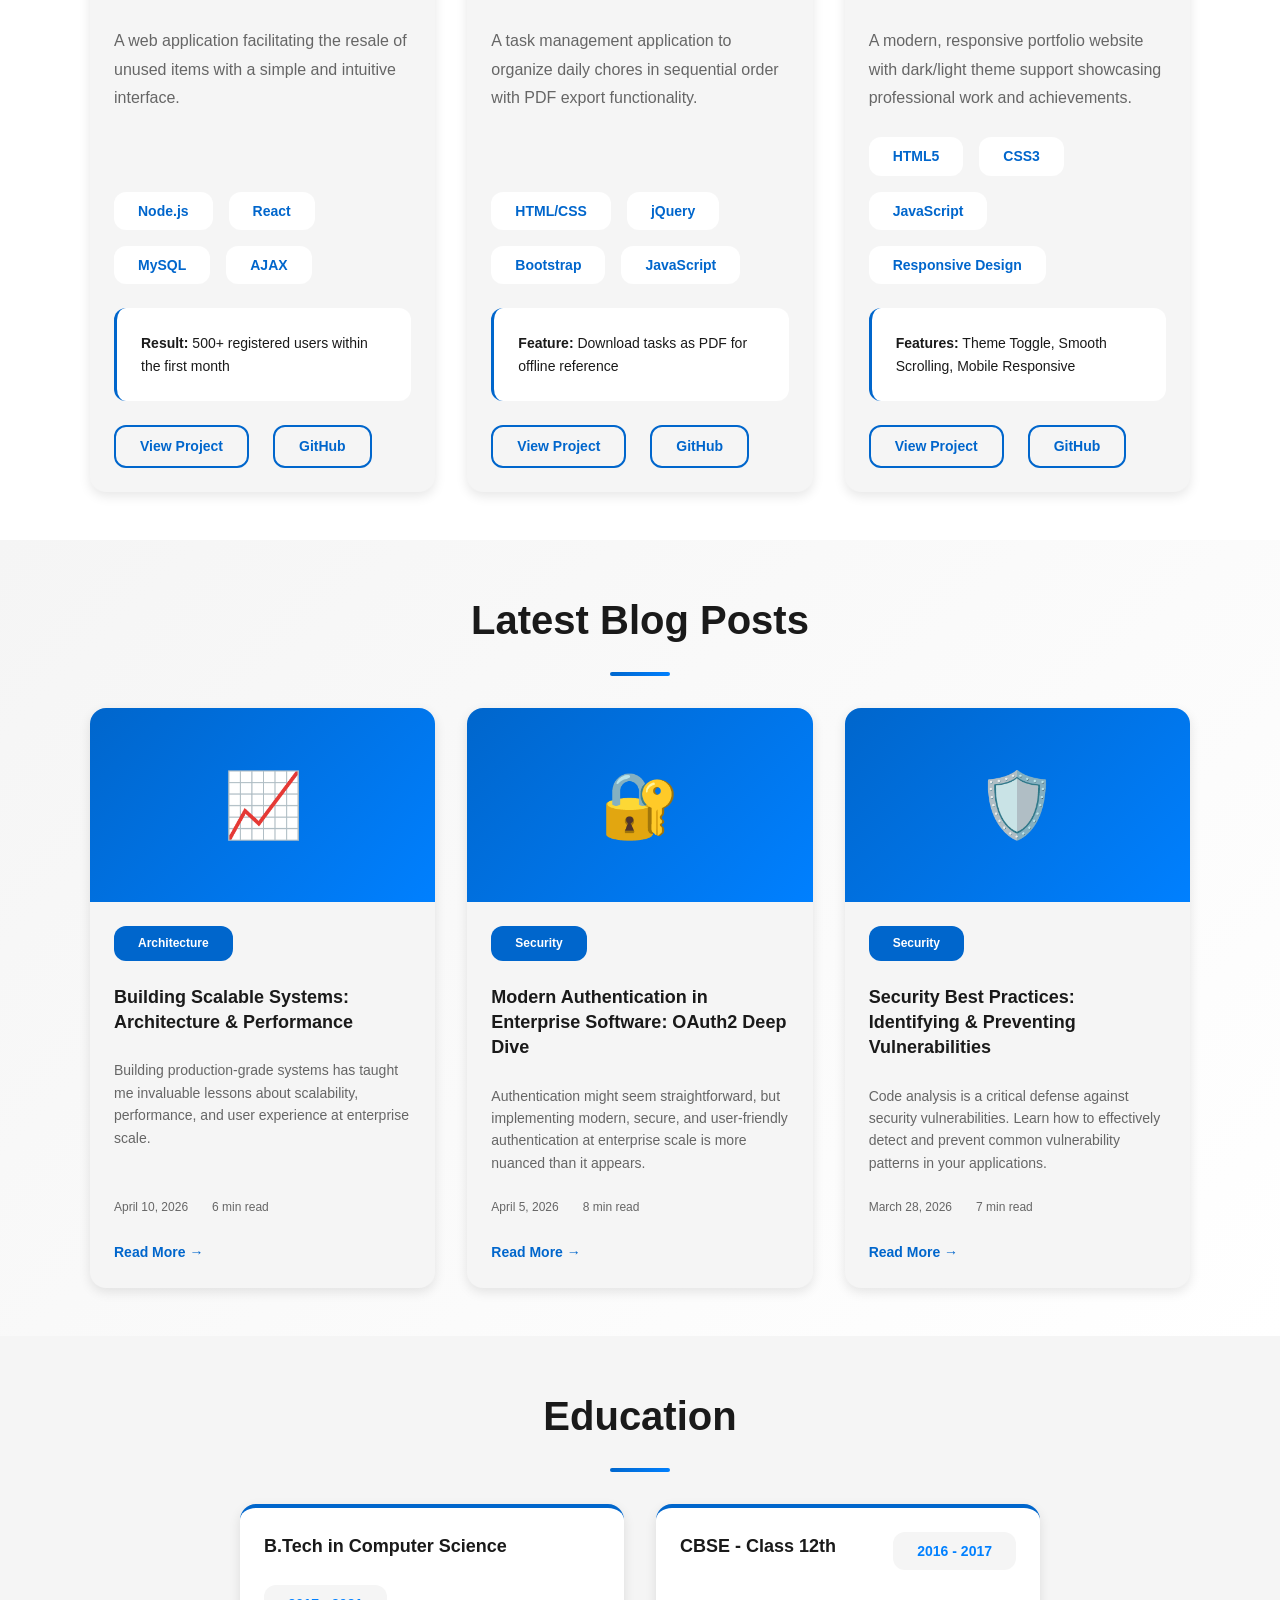
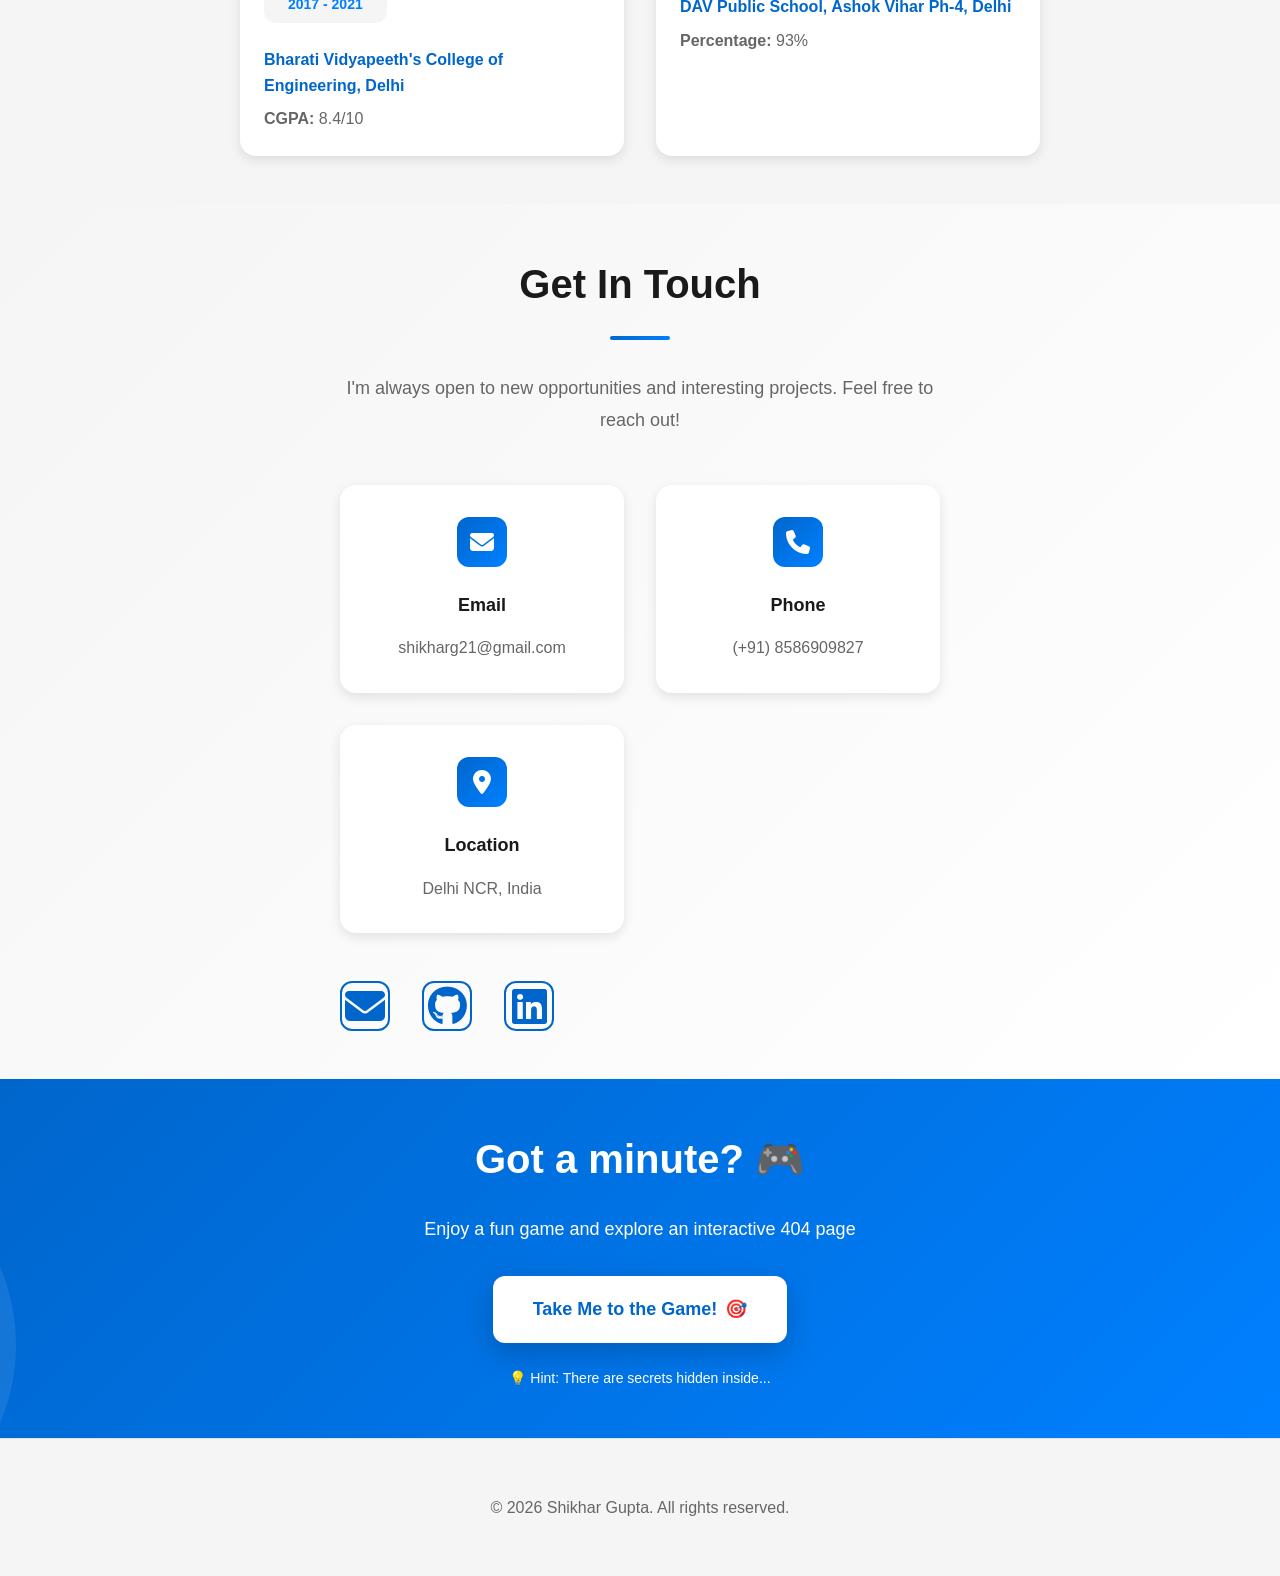
==== commit 0ee6f683: "refactoring" ====
--- a/index.html
+++ b/index.html
@@ -13,7 +13,7 @@
         <div class="container">
             <div class="nav-content">
                 <div class="logo">
-                    <h1>Shikhar Gupta</h1>
+                    <h1>Shikhar</h1>
                 </div>
                 <ul class="nav-links">
                     <li><a href="#home" class="active">Home</a></li>
@@ -31,13 +31,40 @@
         </div>
     </nav>
 
+    <!-- Sticky Sidebar -->
+    <aside class="sticky-sidebar" id="stickySidebar">
+        <div class="sidebar-content">
+            <div class="sidebar-profile">
+                <img src="resources/profile.jpg" alt="Shikhar Gupta" class="sidebar-photo">
+                <h3 class="sidebar-name">Shikhar</h3>
+            </div>
+            <nav class="sidebar-nav">
+                <ul>
+                    <li><a href="#home" class="sidebar-link active" data-section="home">Home</a></li>
+                    <li><a href="#fun-facts" class="sidebar-link" data-section="fun-facts">Facts</a></li>
+                    <li><a href="#about" class="sidebar-link" data-section="about">About</a></li>
+                    <li><a href="#experience" class="sidebar-link" data-section="experience">Experience</a></li>
+                    <li><a href="#skills" class="sidebar-link" data-section="skills">Skills</a></li>
+                    <li><a href="#projects" class="sidebar-link" data-section="projects">Projects</a></li>
+                    <li><a href="#blog" class="sidebar-link" data-section="blog">Blog</a></li>
+                    <li><a href="#contact" class="sidebar-link" data-section="contact">Contact</a></li>
+                </ul>
+            </nav>
+            <div class="sidebar-footer">
+                <button class="sidebar-theme-toggle" id="sidebarThemeToggle" title="Toggle dark/light mode">
+                    <i class="fas fa-moon"></i>
+                </button>
+            </div>
+        </div>
+    </aside>
+
     <!-- Hero Section -->
     <section id="home" class="hero">
         <div class="container">
             <div class="hero-content">
                 <div class="hero-text">
                     <h2 class="hero-greeting">Hello, I'm <span class="highlight">Shikhar Gupta</span></h2>
-                    <p class="hero-subtitle">Software Developer | Java </p>
+                    <p class="hero-subtitle">Software Engineer | Java </p>
                     <p class="hero-description">Building scalable, secure, and innovative solutions for enterprise products with a focus on code analysis, security compliance, and developer productivity.</p>
                     <div class="hero-buttons">
                         <a href="#contact" class="btn btn-primary">Get In Touch</a>
--- a/style.css
+++ b/style.css
@@ -112,6 +112,12 @@
     transition: var(--transition);
 }
 
+.navbar.hidden {
+    transform: translateY(-100%);
+    opacity: 0;
+    pointer-events: none;
+}
+
 .nav-content {
     display: flex;
     justify-content: space-between;
@@ -126,6 +132,22 @@
     -webkit-text-fill-color: transparent;
     background-clip: text;
     font-weight: var(--font-weight-bold);
+    transition: all 0.4s ease;
+}
+
+.navbar.hidden .logo h1 {
+    animation: logoMoveOut 0.4s ease forwards;
+}
+
+@keyframes logoMoveOut {
+    0% {
+        opacity: 1;
+        transform: translateX(0);
+    }
+    100% {
+        opacity: 0;
+        transform: translateX(-80px);
+    }
 }
 
 .nav-links {
@@ -140,6 +162,30 @@
     font-weight: var(--font-weight-medium);
     position: relative;
     padding: var(--spacing-xs) 0;
+    transition: all 0.4s ease;
+}
+
+.navbar.hidden .nav-links a {
+    animation: linkMoveToSidebar 0.5s ease forwards;
+}
+
+.nav-links a:nth-child(1) { animation-delay: 0s; }
+.nav-links a:nth-child(2) { animation-delay: 0.08s; }
+.nav-links a:nth-child(3) { animation-delay: 0.16s; }
+.nav-links a:nth-child(4) { animation-delay: 0.24s; }
+.nav-links a:nth-child(5) { animation-delay: 0.32s; }
+.nav-links a:nth-child(6) { animation-delay: 0.4s; }
+.nav-links a:nth-child(7) { animation-delay: 0.48s; }
+
+@keyframes linkMoveToSidebar {
+    0% {
+        opacity: 1;
+        transform: translateX(0) translateY(0);
+    }
+    100% {
+        opacity: 0;
+        transform: translateX(-120px) translateY(300px);
+    }
 }
 
 .nav-links a::after {
@@ -172,6 +218,21 @@
     justify-content: center;
 }
 
+.navbar.hidden .theme-toggle {
+    animation: themeToggleMoveOut 0.4s ease forwards;
+}
+
+@keyframes themeToggleMoveOut {
+    0% {
+        opacity: 1;
+        transform: translateX(0);
+    }
+    100% {
+        opacity: 0;
+        transform: translateX(60px);
+    }
+}
+
 .theme-toggle:hover {
     background-color: var(--surface-color);
     border-color: var(--primary-color);
@@ -179,18 +240,324 @@
 }
 
 /* ===========================
+   Sticky Sidebar
+   =========================== */
+
+.sticky-sidebar {
+    position: fixed;
+    left: 0;
+    top: 0;
+    height: 100vh;
+    width: 120px;
+    background-color: var(--background-color);
+    border-right: 1px solid var(--border-color);
+    display: flex;
+    flex-direction: column;
+    align-items: center;
+    padding: var(--spacing-lg) var(--spacing-sm);
+    z-index: 999;
+    opacity: 0;
+    transform: translateX(-100%);
+    transition: all 0.4s cubic-bezier(0.4, 0, 0.2, 1);
+    overflow-y: auto;
+    overflow-x: hidden;
+}
+
+.sticky-sidebar.visible {
+    opacity: 1;
+    transform: translateX(0);
+}
+
+.sidebar-content {
+    display: flex;
+    flex-direction: column;
+    align-items: center;
+    gap: var(--spacing-lg);
+    height: 100%;
+    width: 100%;
+}
+
+.sidebar-profile {
+    text-align: center;
+    display: flex;
+    flex-direction: column;
+    align-items: center;
+    gap: var(--spacing-sm);
+    padding: var(--spacing-md) 0;
+    border-bottom: 1px solid var(--border-color);
+    width: 100%;
+    animation: slideInProfile 0.5s ease forwards;
+    opacity: 0;
+}
+
+.sticky-sidebar.visible .sidebar-profile {
+    animation: slideInProfile 0.5s ease forwards;
+}
+
+@keyframes slideInProfile {
+    0% {
+        opacity: 0;
+        transform: translateY(-30px);
+    }
+    100% {
+        opacity: 1;
+        transform: translateY(0);
+    }
+}
+
+.sidebar-photo {
+    width: 80px;
+    height: 80px;
+    border-radius: 50%;
+    object-fit: cover;
+    border: 3px solid var(--primary-color);
+    transition: all 0.3s ease;
+}
+
+.sidebar-photo:hover {
+    transform: scale(1.05);
+    box-shadow: 0 4px 12px var(--shadow-color);
+}
+
+.sidebar-name {
+    font-size: var(--font-size-sm);
+    font-weight: var(--font-weight-bold);
+    color: var(--primary-color);
+    text-align: center;
+    word-break: break-word;
+    max-width: 100px;
+}
+
+.sidebar-nav {
+    flex-grow: 1;
+    width: 100%;
+    display: flex;
+    flex-direction: column;
+    justify-content: flex-start;
+}
+
+.sidebar-nav ul {
+    list-style: none;
+    display: flex;
+    flex-direction: column;
+    gap: 0;
+    width: 100%;
+}
+
+.sidebar-nav li {
+    width: 100%;
+}
+
+.sidebar-link {
+    display: flex;
+    align-items: center;
+    justify-content: center;
+    width: 100%;
+    padding: var(--spacing-sm) var(--spacing-xs);
+    color: var(--text-color);
+    font-weight: var(--font-weight-semibold);
+    font-size: var(--font-size-xs);
+    writing-mode: horizontal-tb;
+    border-left: 3px solid transparent;
+    transition: all 0.3s ease;
+    position: relative;
+    text-decoration: none;
+    min-height: auto;
+    line-height: 1.2;
+    word-break: break-word;
+    text-align: center;
+    opacity: 0;
+    transform: translateY(-20px);
+}
+
+.sticky-sidebar.visible .sidebar-link {
+    animation: slideInLink 0.4s ease forwards;
+}
+
+.sticky-sidebar.visible .sidebar-nav li:nth-child(1) .sidebar-link { animation-delay: 0.1s; }
+.sticky-sidebar.visible .sidebar-nav li:nth-child(2) .sidebar-link { animation-delay: 0.18s; }
+.sticky-sidebar.visible .sidebar-nav li:nth-child(3) .sidebar-link { animation-delay: 0.26s; }
+.sticky-sidebar.visible .sidebar-nav li:nth-child(4) .sidebar-link { animation-delay: 0.34s; }
+.sticky-sidebar.visible .sidebar-nav li:nth-child(5) .sidebar-link { animation-delay: 0.42s; }
+.sticky-sidebar.visible .sidebar-nav li:nth-child(6) .sidebar-link { animation-delay: 0.5s; }
+.sticky-sidebar.visible .sidebar-nav li:nth-child(7) .sidebar-link { animation-delay: 0.58s; }
+.sticky-sidebar.visible .sidebar-nav li:nth-child(8) .sidebar-link { animation-delay: 0.66s; }
+
+@keyframes slideInLink {
+    0% {
+        opacity: 0;
+        transform: translateY(-20px);
+    }
+    100% {
+        opacity: 1;
+        transform: translateY(0);
+    }
+}
+
+.sidebar-link:hover {
+    background-color: var(--background-color);
+    border-left-color: var(--accent-color);
+    color: var(--primary-color);
+    transform: translateY(-2px);
+}
+
+.sidebar-link.active {
+    background-color: var(--primary-color);
+    color: white;
+    border-left-color: var(--accent-color);
+    font-weight: var(--font-weight-bold);
+}
+
+.sidebar-link.active::after {
+    content: '';
+    position: absolute;
+    left: 0;
+    top: 0;
+    bottom: 0;
+    width: 3px;
+    background-color: var(--accent-color);
+}
+
+.sidebar-footer {
+    display: flex;
+    justify-content: center;
+    width: 100%;
+    padding-top: var(--spacing-md);
+    border-top: 1px solid var(--border-color);
+    animation: slideInFooter 0.4s ease forwards;
+    opacity: 0;
+}
+
+.sticky-sidebar.visible .sidebar-footer {
+    animation: slideInFooter 0.4s ease 0.8s forwards;
+}
+
+@keyframes slideInFooter {
+    0% {
+        opacity: 0;
+        transform: translateY(-20px);
+    }
+    100% {
+        opacity: 1;
+        transform: translateY(0);
+    }
+}
+
+.sidebar-theme-toggle {
+    background: none;
+    border: 2px solid var(--border-color);
+    color: var(--text-color);
+    width: 40px;
+    height: 40px;
+    font-size: var(--font-size-base);
+    cursor: pointer;
+    border-radius: var(--radius-md);
+    transition: var(--transition);
+    display: flex;
+    align-items: center;
+    justify-content: center;
+}
+
+.sidebar-theme-toggle:hover {
+    background-color: var(--primary-color);
+    border-color: var(--primary-color);
+    color: white;
+}
+
+/* Adjust main content for sidebar */
+body.sidebar-visible main {
+    margin-left: 0;
+}
+
+@media (max-width: 1024px) {
+    .sticky-sidebar {
+        width: 100px;
+        padding: var(--spacing-md) var(--spacing-xs);
+    }
+
+    .sidebar-photo {
+        width: 70px;
+        height: 70px;
+    }
+
+    .sidebar-link {
+        padding: var(--spacing-sm) var(--spacing-xs);
+        font-size: 10px;
+    }
+
+    body.sidebar-visible main {
+        margin-left: 0;
+    }
+}
+
+@media (max-width: 768px) {
+    .sticky-sidebar {
+        width: 80px;
+        padding: var(--spacing-md) var(--spacing-xs);
+    }
+
+    .sidebar-photo {
+        width: 60px;
+        height: 60px;
+    }
+
+    .sidebar-name {
+        font-size: var(--font-size-xs);
+    }
+
+    .sidebar-link {
+        padding: var(--spacing-xs) 4px;
+        font-size: 9px;
+    }
+
+    body.sidebar-visible main {
+        margin-left: 0;
+    }
+}
+
+@media (max-width: 480px) {
+    .sticky-sidebar {
+        width: 0;
+        padding: 0;
+    }
+
+    .sticky-sidebar.visible {
+        width: 70px;
+        padding: var(--spacing-md) 4px;
+    }
+
+    .sidebar-photo {
+        width: 50px;
+        height: 50px;
+    }
+
+    .sidebar-name {
+        font-size: 9px;
+    }
+
+    .sidebar-link {
+        padding: var(--spacing-xs) 2px;
+        font-size: 8px;
+    }
+
+    body.sidebar-visible main {
+        margin-left: 0;
+    }
+}
+
+/* ===========================
    Hero Section
    =========================== */
 
 .hero {
-    padding: 6rem var(--spacing-md);
+    padding: 4rem var(--spacing-md);
     background: linear-gradient(135deg, var(--surface-color), var(--background-color));
 }
 
 .hero-content {
     display: grid;
     grid-template-columns: 1fr 1fr;
-    gap: var(--spacing-xl);
+    gap: var(--spacing-lg);
     align-items: center;
 }
 
@@ -333,13 +700,13 @@
    =========================== */
 
 section {
-    padding: 5rem var(--spacing-md);
+    padding: 3rem var(--spacing-md);
 }
 
 .section-title {
     font-size: var(--font-size-3xl);
     font-weight: var(--font-weight-bold);
-    margin-bottom: var(--spacing-xl);
+    margin-bottom: var(--spacing-lg);
     text-align: center;
     position: relative;
     padding-bottom: var(--spacing-md);
@@ -419,11 +786,11 @@
     margin: 0 auto;
     display: flex;
     flex-direction: column;
-    gap: var(--spacing-xl);
+    gap: var(--spacing-lg);
 }
 
 .experience-item {
-    padding: var(--spacing-lg);
+    padding: var(--spacing-md);
     background-color: var(--surface-color);
     border-left: 4px solid var(--primary-color);
     border-radius: var(--radius-lg);
@@ -605,7 +972,7 @@
 }
 
 .project-content {
-    padding: var(--spacing-lg);
+    padding: var(--spacing-md);
     display: flex;
     flex-direction: column;
     flex-grow: 1;
@@ -718,7 +1085,7 @@
 }
 
 .blog-content {
-    padding: var(--spacing-lg);
+    padding: var(--spacing-md);
     display: flex;
     flex-direction: column;
     flex-grow: 1;
@@ -966,7 +1333,7 @@
    =========================== */
 
 .fun-facts-section {
-    padding: var(--spacing-xl) var(--spacing-md);
+    padding: var(--spacing-lg) var(--spacing-md);
     background-color: var(--surface-color);
 }
 
@@ -974,7 +1341,7 @@
     text-align: center;
     color: var(--text-secondary);
     font-size: var(--font-size-lg);
-    margin-bottom: var(--spacing-xl);
+    margin-bottom: var(--spacing-lg);
 }
 
 .fun-facts-wrapper {
@@ -1000,7 +1367,7 @@
 
 .fun-fact-card {
     flex: 0 0 100%;
-    padding: var(--spacing-xl);
+    padding: var(--spacing-lg);
     border-left: 4px solid var(--primary-color);
     display: flex;
     flex-direction: column;
@@ -1229,13 +1596,13 @@
 .education-container {
     max-width: 800px;
     margin: 0 auto;
-    display: flex;
-    flex-direction: column;
-    gap: var(--spacing-xl);
+    display: grid;
+    grid-template-columns: repeat(auto-fit, minmax(300px, 1fr));
+    gap: var(--spacing-lg);
 }
 
 .education-item {
-    padding: var(--spacing-lg);
+    padding: var(--spacing-md);
     background-color: var(--background-color);
     border-radius: var(--radius-lg);
     box-shadow: 0 4px 12px var(--shadow-color);
@@ -1386,11 +1753,11 @@
     }
 
     section {
-        padding: 4rem var(--spacing-md);
+        padding: 2.5rem var(--spacing-md);
     }
 
     .hero {
-        padding: 5rem var(--spacing-md);
+        padding: 3rem var(--spacing-md);
     }
 }
 
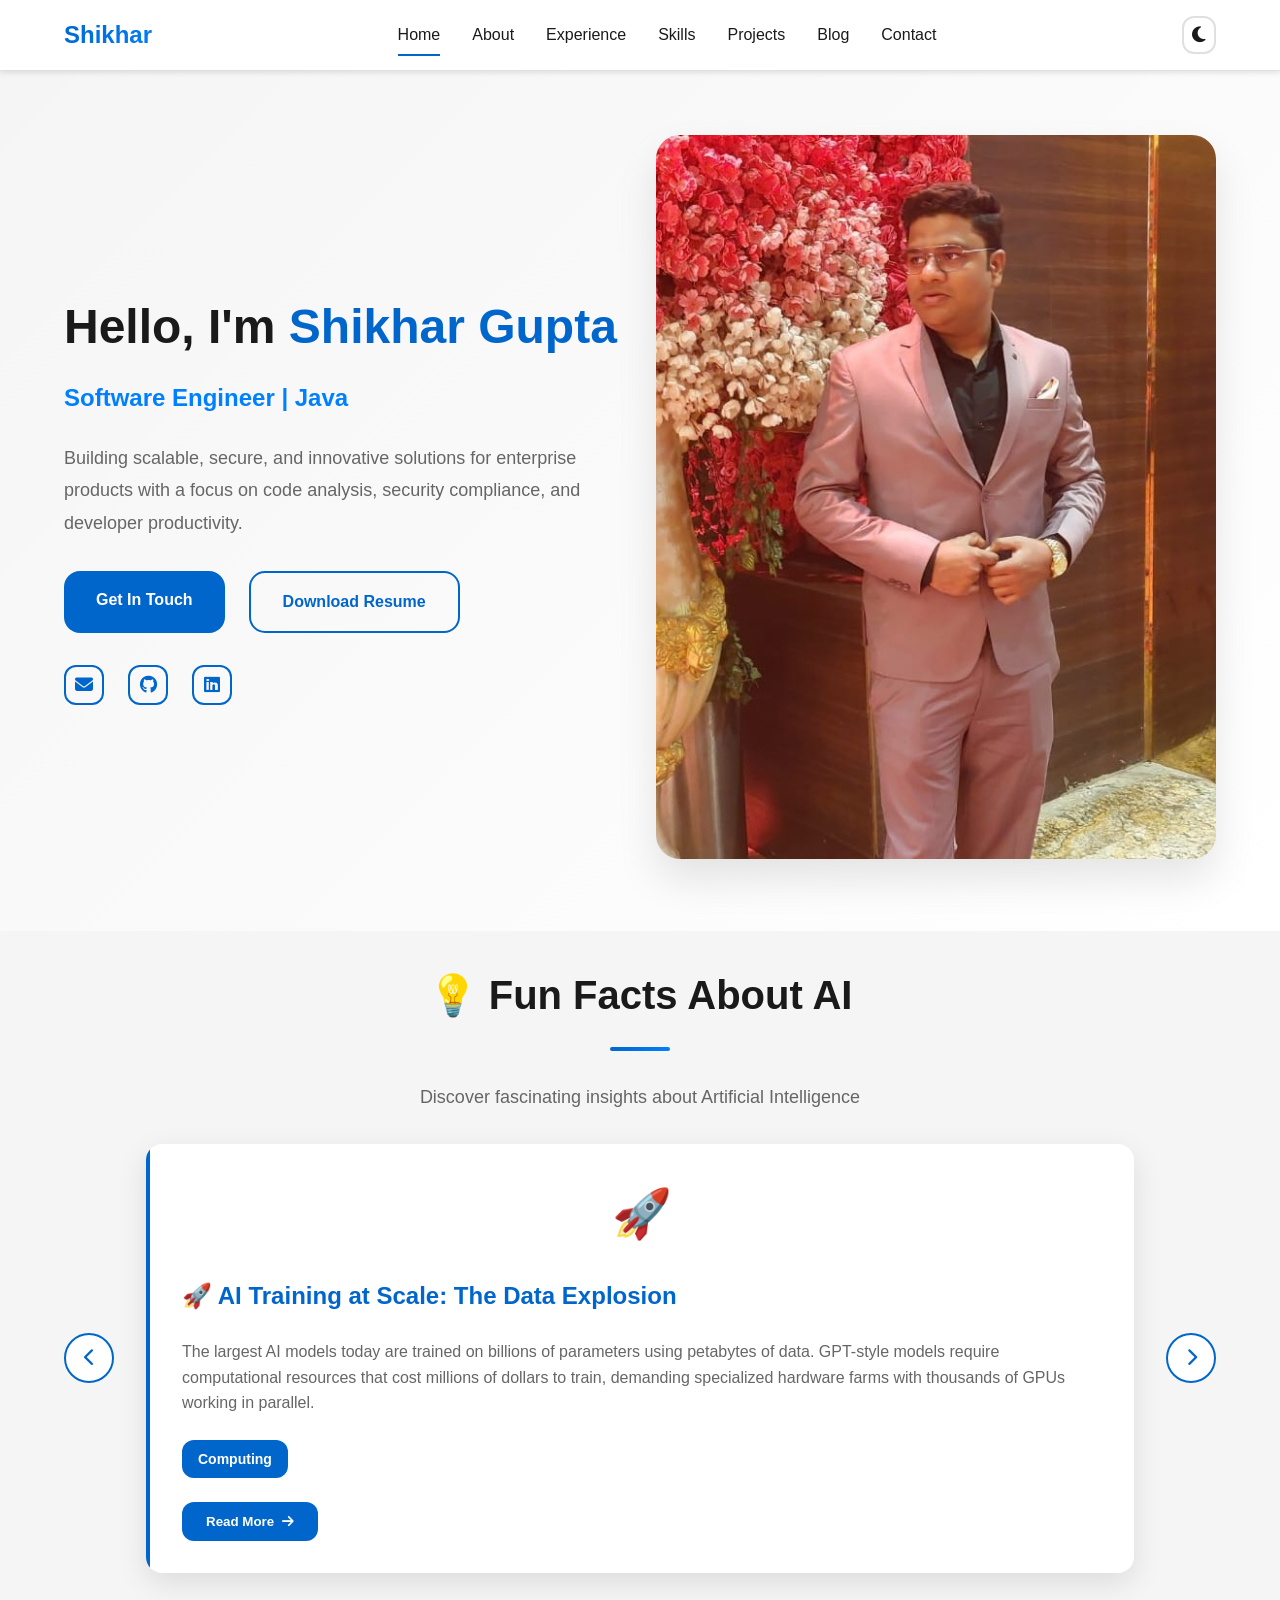
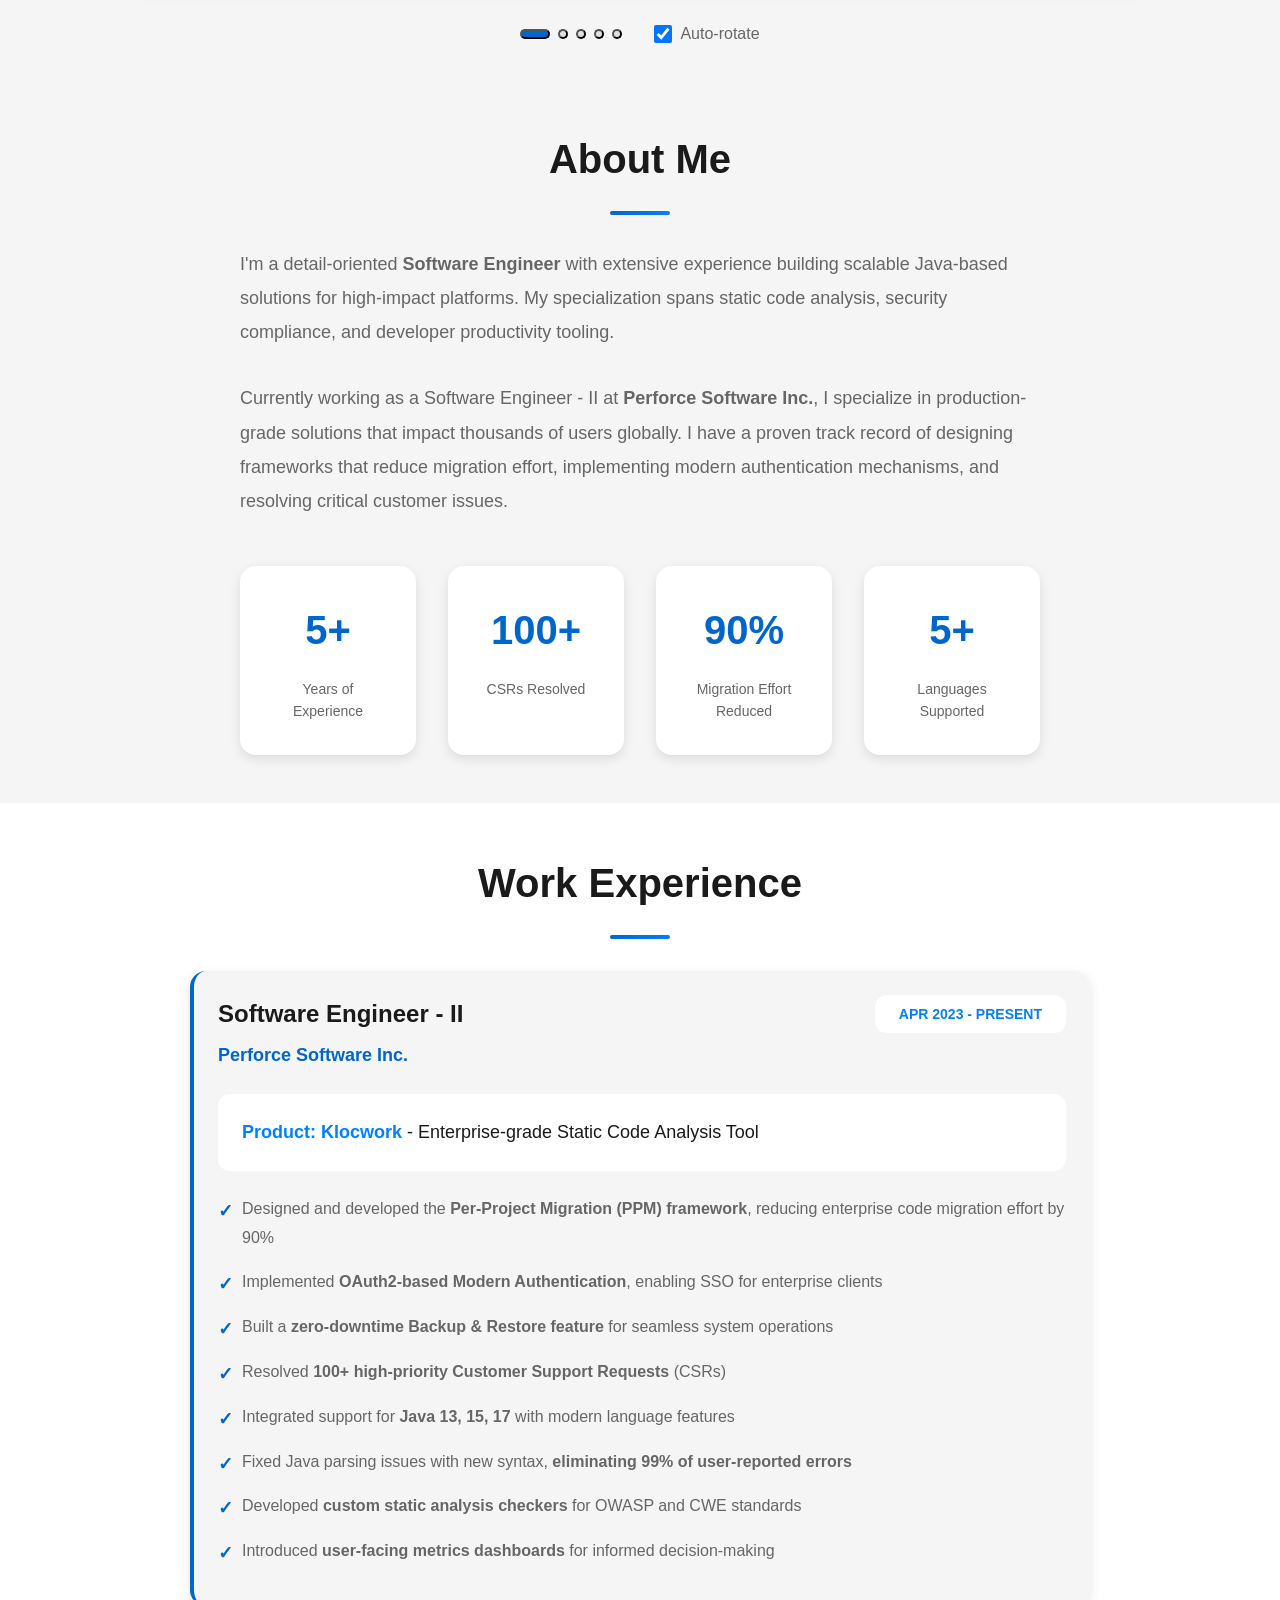
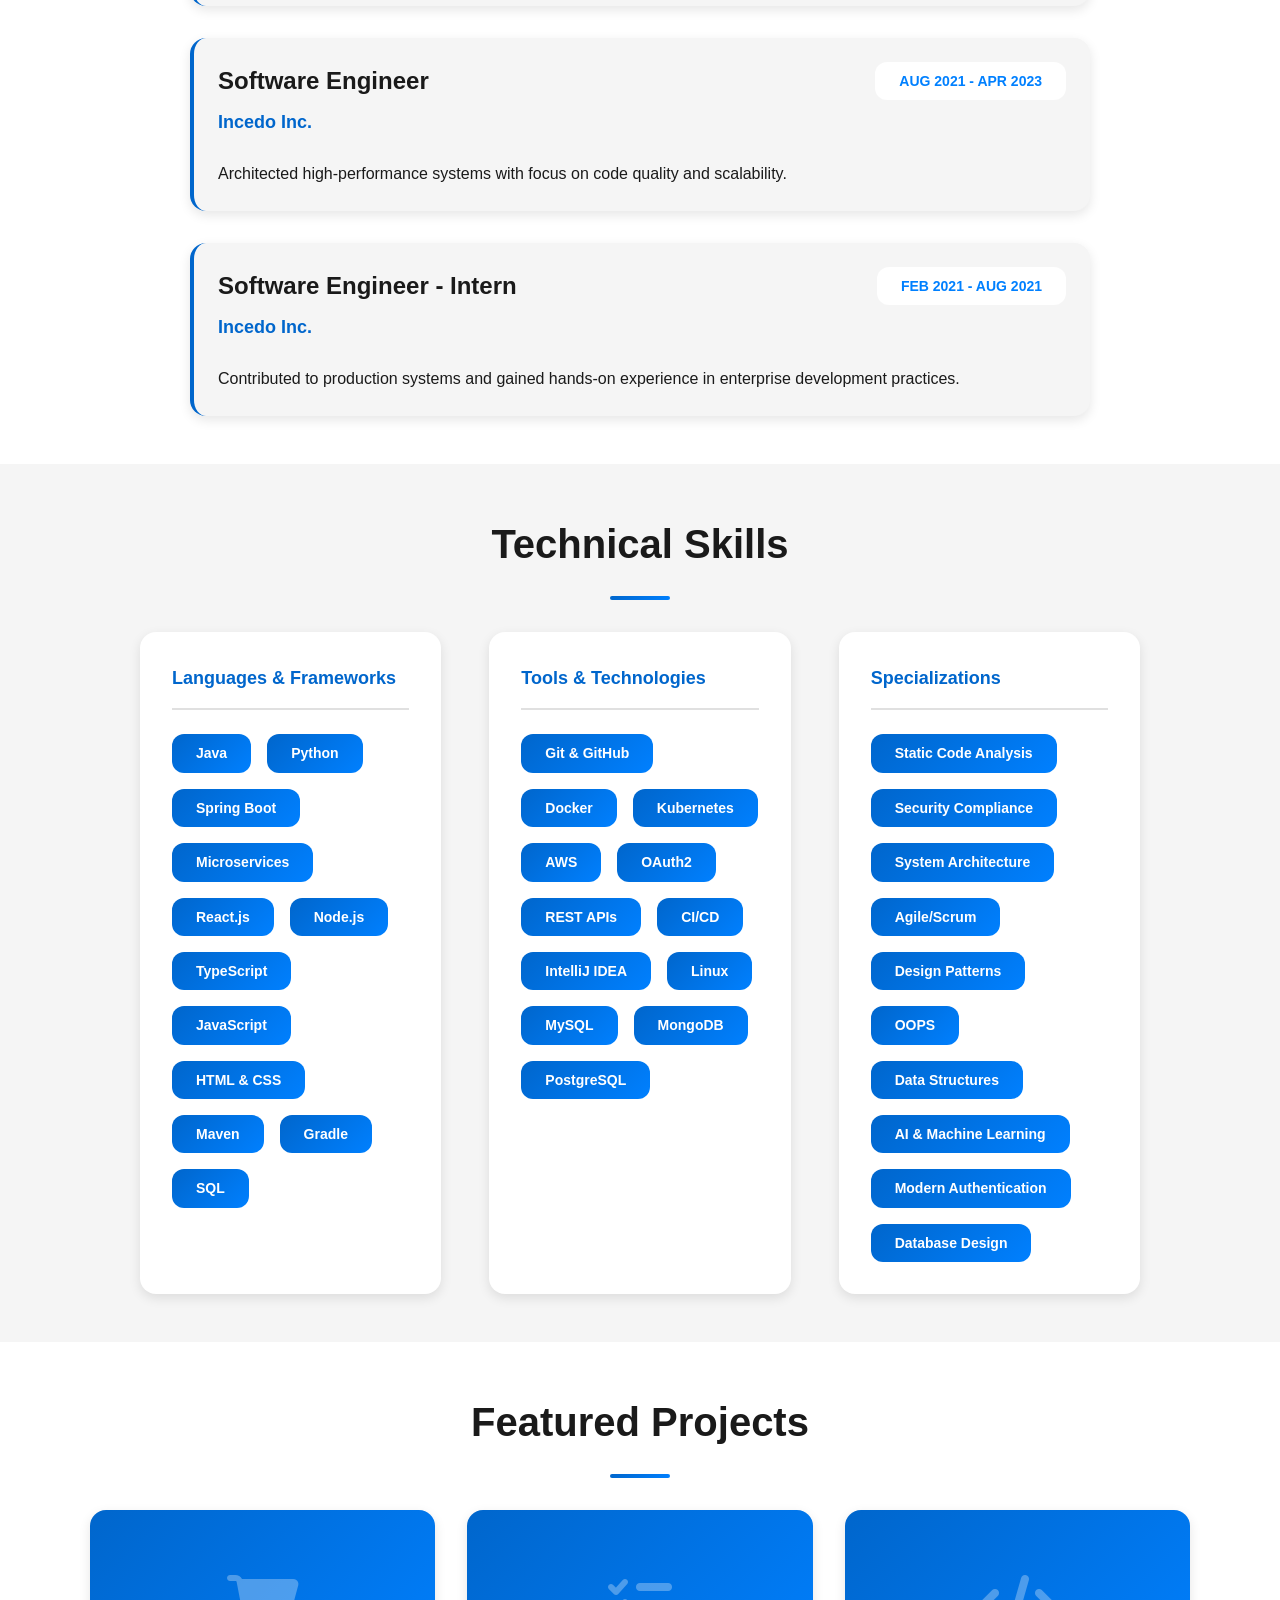
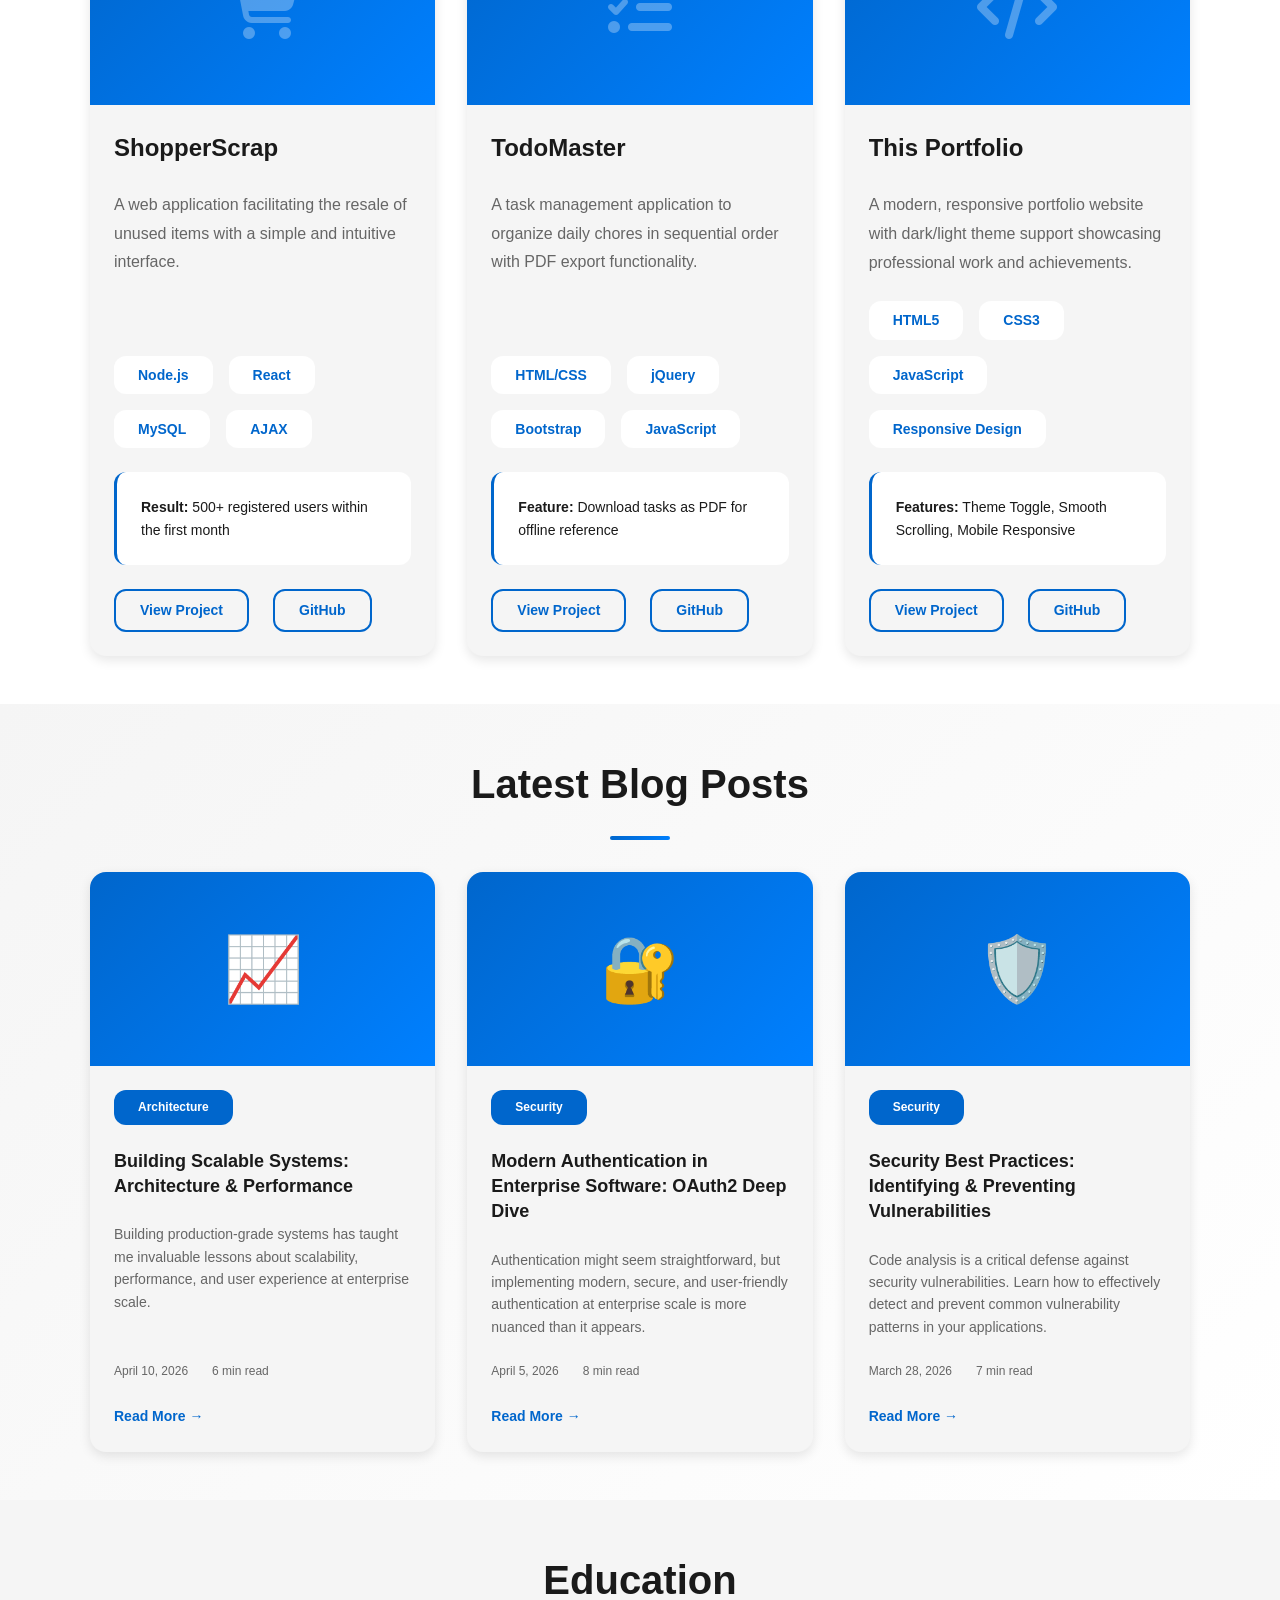
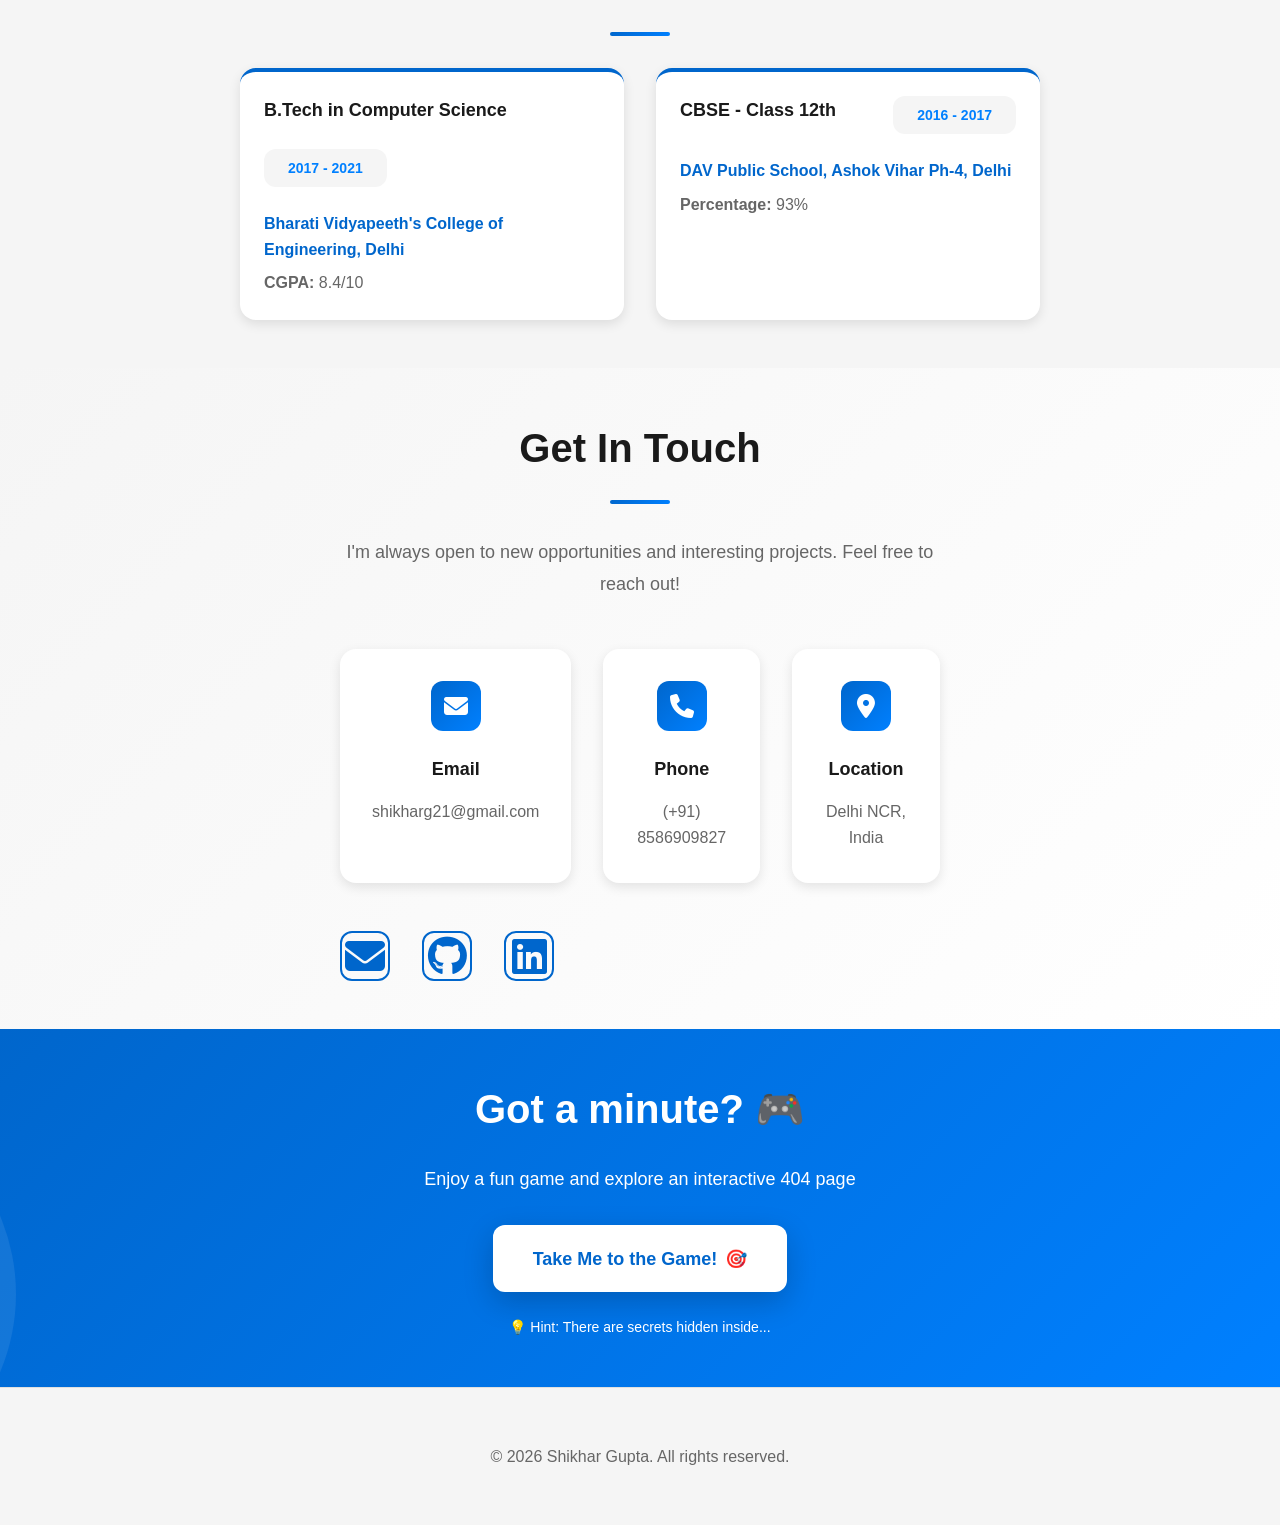
==== commit 9fc5ab94: "feat: Add tech globe emoji as page favicon - Add globe emoji (🌐) as SVG data URI favicon - Displays " ====
--- a/index.html
+++ b/index.html
@@ -4,6 +4,7 @@
     <meta charset="UTF-8">
     <meta name="viewport" content="width=device-width, initial-scale=1.0">
     <title>Shikhar Gupta - Software Engineer Portfolio</title>
+    <link rel="icon" type="image/svg+xml" href="data:image/svg+xml,<svg xmlns='http://www.w3.org/2000/svg' viewBox='0 0 100 100'><text y='75' font-size='80'>🌐</text></svg>">
     <link rel="stylesheet" href="style.css">
     <link rel="stylesheet" href="https://cdnjs.cloudflare.com/ajax/libs/font-awesome/6.4.0/css/all.min.css">
 </head>
--- a/style.css
+++ b/style.css
@@ -1673,7 +1673,7 @@
 }
 
 .contact-info {
-    display: grid;
+    display: inline-flex;
     grid-template-columns: repeat(auto-fit, minmax(200px, 1fr));
     gap: var(--spacing-lg);
     margin-bottom: var(--spacing-xl);
